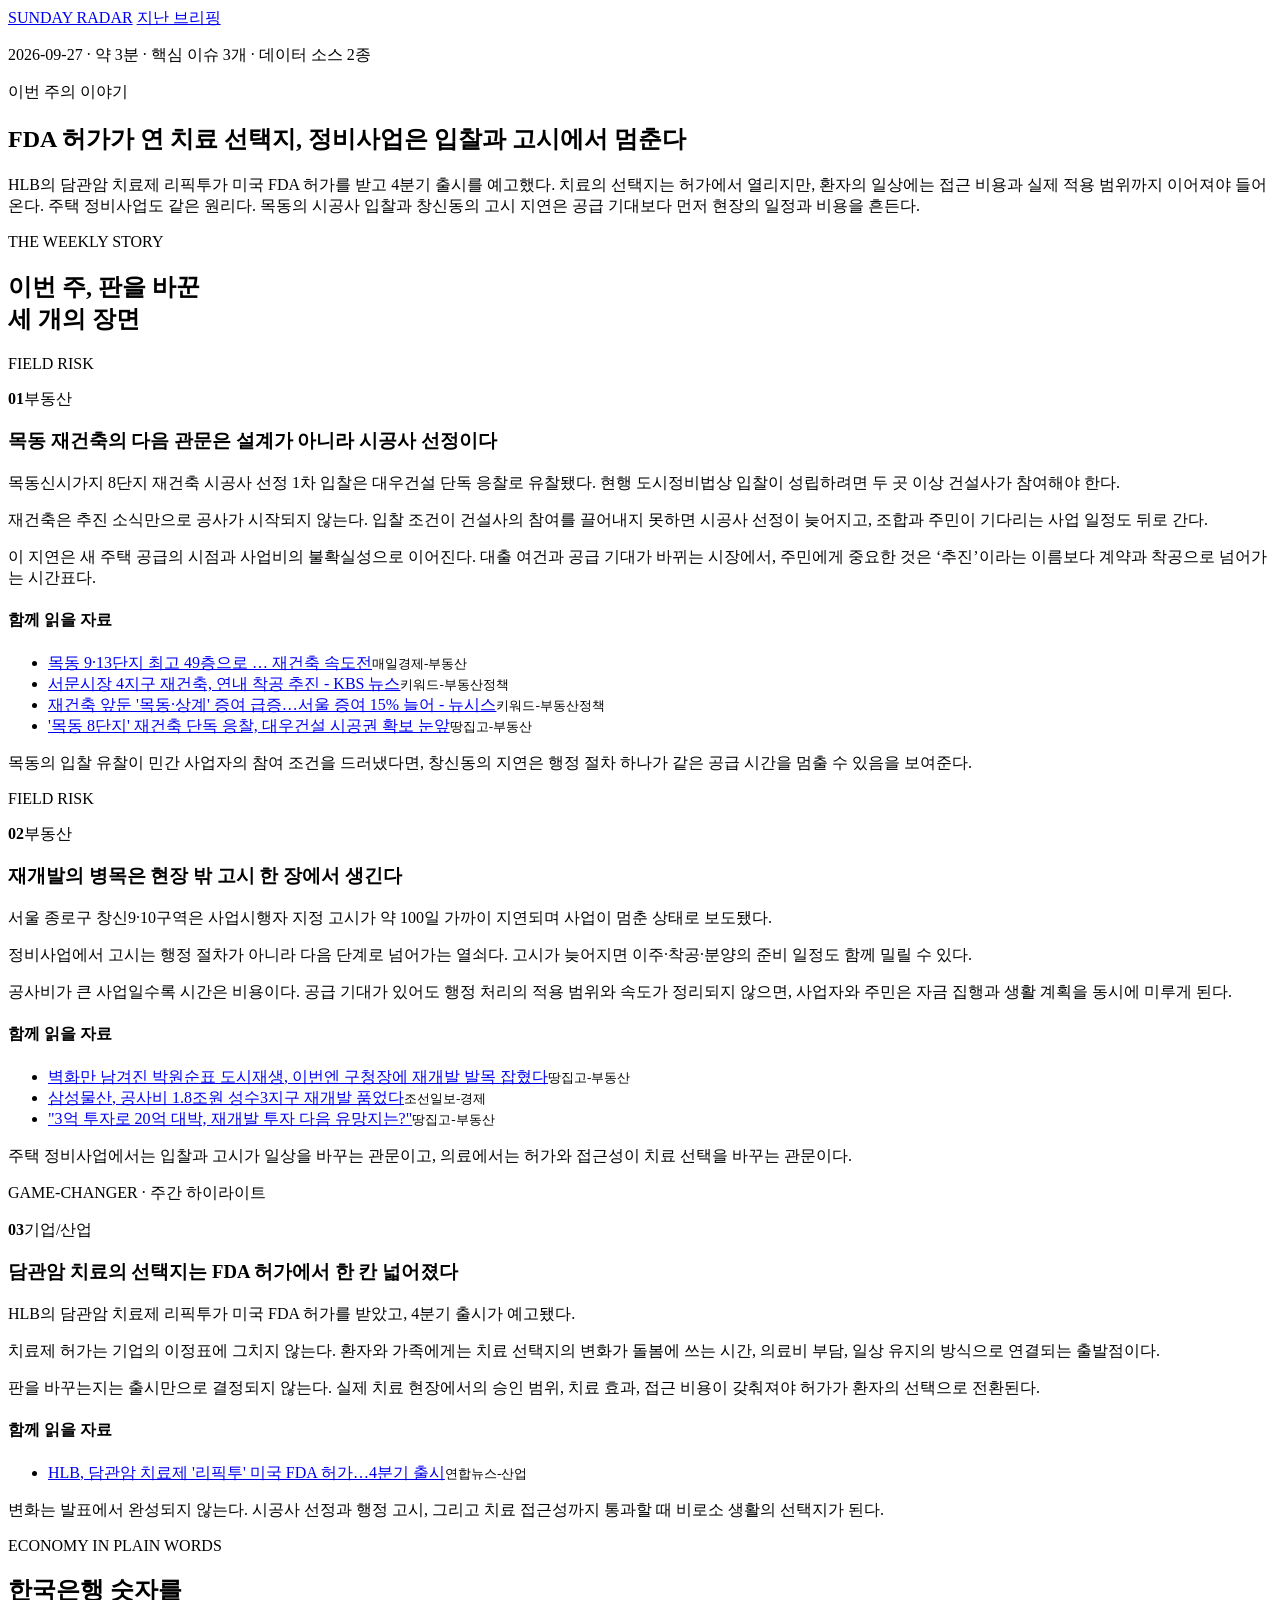
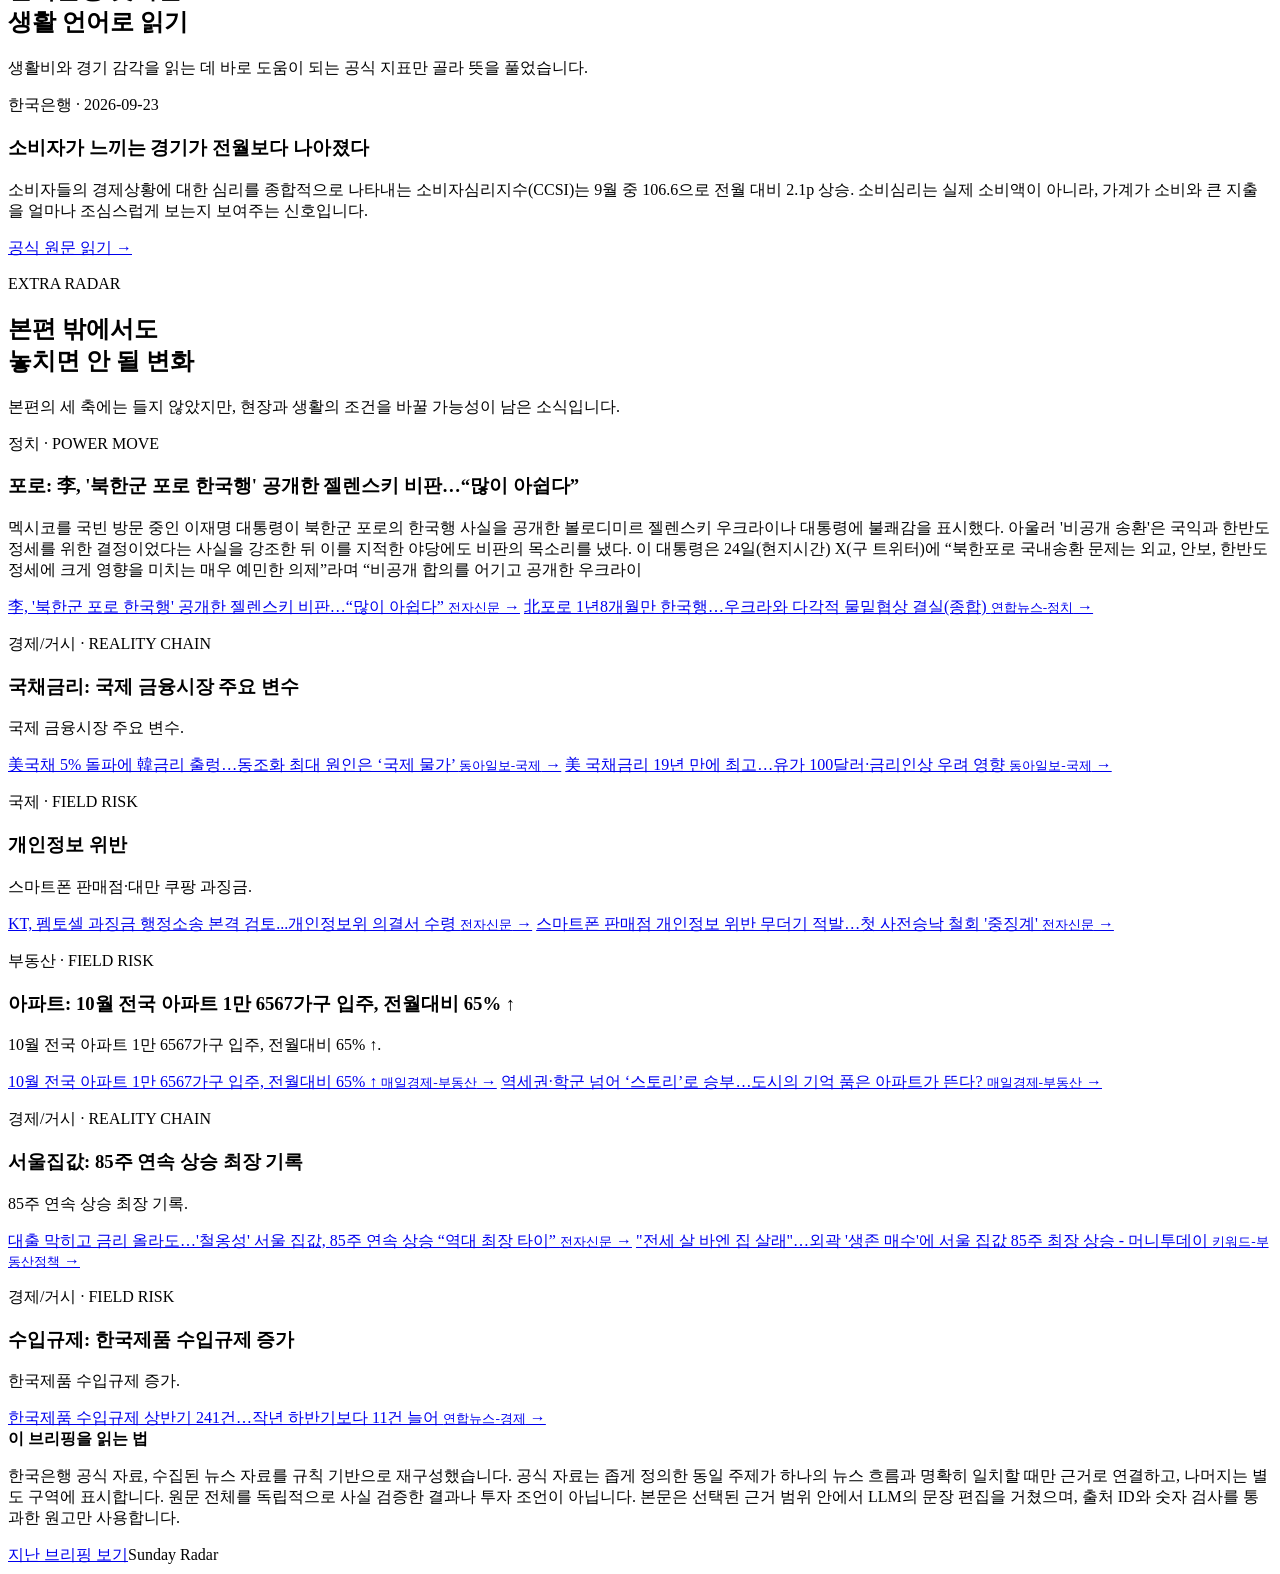
==== docs/index.html @ 3bcadbe8 "feat: ground power move selection and publish weekly brief" ====
<!doctype html>
<html lang="ko">
<head>
  <meta charset="utf-8">
  <meta name="viewport" content="width=device-width, initial-scale=1">
  <meta name="description" content="정치·정책과 시장·생활의 연결을 읽는 주간 브리핑">
  <title>Sunday Radar — 2026-09-27</title>
  <link rel="stylesheet" href="/sunday-radar/assets/style.css">
</head>
<body>
  <header class="masthead">
    <div class="shell">
      <a class="brand" href="/sunday-radar/">SUNDAY RADAR</a>
      <a class="archive-link" href="/sunday-radar/archive.html">지난 브리핑</a>
    </div>
  </header>
  <main class="shell">
    <section class="hero">
      <p class="edition">2026-09-27 · 약 3분 · 핵심 이슈 3개 · 데이터 소스 2종</p>
      <p class="hero-label">이번 주의 이야기</p>
      <h1>FDA 허가가 연 치료 선택지, 정비사업은 입찰과 고시에서 멈춘다</h1>
      <p class="lede">HLB의 담관암 치료제 리픽투가 미국 FDA 허가를 받고 4분기 출시를 예고했다. 치료의 선택지는 허가에서 열리지만, 환자의 일상에는 접근 비용과 실제 적용 범위까지 이어져야 들어온다. 주택 정비사업도 같은 원리다. 목동의 시공사 입찰과 창신동의 고시 지연은 공급 기대보다 먼저 현장의 일정과 비용을 흔든다.</p>
    </section>

    <section class="story" aria-labelledby="board-title">
      <div class="section-heading"><p>THE WEEKLY STORY</p><h2 id="board-title">이번 주, 판을 바꾼<br>세 개의 장면</h2></div>
      <article class="issue-card issue-card-operational_risk" id="issue-1">
        <p class="chapter-kicker">FIELD RISK</p>
        <div class="issue-number"><b>01</b><span>부동산</span></div>
        <h3>목동 재건축의 다음 관문은 설계가 아니라 시공사 선정이다</h3>
        <div class="story-copy">
          <p class="story-paragraph story-paragraph-fact">목동신시가지 8단지 재건축 시공사 선정 1차 입찰은 대우건설 단독 응찰로 유찰됐다. 현행 도시정비법상 입찰이 성립하려면 두 곳 이상 건설사가 참여해야 한다.</p>
          <p class="story-paragraph story-paragraph-interpretation">재건축은 추진 소식만으로 공사가 시작되지 않는다. 입찰 조건이 건설사의 참여를 끌어내지 못하면 시공사 선정이 늦어지고, 조합과 주민이 기다리는 사업 일정도 뒤로 간다.</p>
          <p class="story-paragraph story-paragraph-interpretation">이 지연은 새 주택 공급의 시점과 사업비의 불확실성으로 이어진다. 대출 여건과 공급 기대가 바뀌는 시장에서, 주민에게 중요한 것은 ‘추진’이라는 이름보다 계약과 착공으로 넘어가는 시간표다.</p>
        </div>
<div class="sources"><h4>함께 읽을 자료</h4><ul><li><a href="https://www.mk.co.kr/news/realestate/12159561" rel="noopener noreferrer">목동 9·13단지 최고 49층으로 … 재건축 속도전</a><small>매일경제-부동산</small></li><li><a href="https://news.google.com/rss/articles/CBMiW0FVX3lxTE5ZT25ESHpJT2lwMWFsZm5pNHNWZ2FoY3dBVzRCdlIydHM3RV8wRmJDUHREZGJfY0w5SGhpaTNrbnlSQnZ0MVNDSVFpREc0N01Hd0VoXzRnRUVFb0U" rel="noopener noreferrer">서문시장 4지구 재건축, 연내 착공 추진 - KBS 뉴스</a><small>키워드-부동산정책</small></li><li><a href="https://news.google.com/rss/articles/[base64]" rel="noopener noreferrer">재건축 앞둔 '목동·상계' 증여 급증…서울 증여 15% 늘어 - 뉴시스</a><small>키워드-부동산정책</small></li><li><a href="https://realty.chosun.com/site/data/html_dir/2026/09/22/2026092202559.html" rel="noopener noreferrer">'목동 8단지' 재건축 단독 응찰, 대우건설 시공권 확보 눈앞</a><small>땅집고-부동산</small></li></ul></div>      </article>
<p class="story-transition">목동의 입찰 유찰이 민간 사업자의 참여 조건을 드러냈다면, 창신동의 지연은 행정 절차 하나가 같은 공급 시간을 멈출 수 있음을 보여준다.</p>      <article class="issue-card issue-card-operational_risk" id="issue-2">
        <p class="chapter-kicker">FIELD RISK</p>
        <div class="issue-number"><b>02</b><span>부동산</span></div>
        <h3>재개발의 병목은 현장 밖 고시 한 장에서 생긴다</h3>
        <div class="story-copy">
          <p class="story-paragraph story-paragraph-fact">서울 종로구 창신9·10구역은 사업시행자 지정 고시가 약 100일 가까이 지연되며 사업이 멈춘 상태로 보도됐다.</p>
          <p class="story-paragraph story-paragraph-interpretation">정비사업에서 고시는 행정 절차가 아니라 다음 단계로 넘어가는 열쇠다. 고시가 늦어지면 이주·착공·분양의 준비 일정도 함께 밀릴 수 있다.</p>
          <p class="story-paragraph story-paragraph-interpretation">공사비가 큰 사업일수록 시간은 비용이다. 공급 기대가 있어도 행정 처리의 적용 범위와 속도가 정리되지 않으면, 사업자와 주민은 자금 집행과 생활 계획을 동시에 미루게 된다.</p>
        </div>
<div class="sources"><h4>함께 읽을 자료</h4><ul><li><a href="https://realty.chosun.com/site/data/html_dir/2026/09/23/2026092301142.html" rel="noopener noreferrer">벽화만 남겨진 박원순표 도시재생, 이번엔 구청장에 재개발 발목 잡혔다</a><small>땅집고-부동산</small></li><li><a href="https://www.chosun.com/economy/real_estate/2026/09/21/SSPK4IA2EJHIPJIC4C2IIP3NWE" rel="noopener noreferrer">삼성물산, 공사비 1.8조원 성수3지구 재개발 품었다</a><small>조선일보-경제</small></li><li><a href="https://realty.chosun.com/site/data/html_dir/2026/09/23/2026092303447.html" rel="noopener noreferrer">"3억 투자로 20억 대박, 재개발 투자 다음 유망지는?"</a><small>땅집고-부동산</small></li></ul></div>      </article>
<p class="story-transition">주택 정비사업에서는 입찰과 고시가 일상을 바꾸는 관문이고, 의료에서는 허가와 접근성이 치료 선택을 바꾸는 관문이다.</p>      <article class="issue-card issue-card-game_changer" id="issue-3">
        <p class="chapter-kicker">GAME-CHANGER · 주간 하이라이트</p>
        <div class="issue-number"><b>03</b><span>기업/산업</span></div>
        <h3>담관암 치료의 선택지는 FDA 허가에서 한 칸 넓어졌다</h3>
        <div class="story-copy">
          <p class="story-paragraph story-paragraph-fact">HLB의 담관암 치료제 리픽투가 미국 FDA 허가를 받았고, 4분기 출시가 예고됐다.</p>
          <p class="story-paragraph story-paragraph-interpretation">치료제 허가는 기업의 이정표에 그치지 않는다. 환자와 가족에게는 치료 선택지의 변화가 돌봄에 쓰는 시간, 의료비 부담, 일상 유지의 방식으로 연결되는 출발점이다.</p>
          <p class="story-paragraph story-paragraph-interpretation">판을 바꾸는지는 출시만으로 결정되지 않는다. 실제 치료 현장에서의 승인 범위, 치료 효과, 접근 비용이 갖춰져야 허가가 환자의 선택으로 전환된다.</p>
        </div>
<div class="sources"><h4>함께 읽을 자료</h4><ul><li><a href="https://www.yna.co.kr/view/AKR20260924020600017" rel="noopener noreferrer">HLB, 담관암 치료제 '리픽투' 미국 FDA 허가…4분기 출시</a><small>연합뉴스-산업</small></li></ul></div>      </article>
<p class="story-conclusion">변화는 발표에서 완성되지 않는다. 시공사 선정과 행정 고시, 그리고 치료 접근성까지 통과할 때 비로소 생활의 선택지가 된다.</p>    </section>

    <section aria-labelledby="official-title">
      <div class="section-heading secondary"><p>ECONOMY IN PLAIN WORDS</p><h2 id="official-title">한국은행 숫자를<br>생활 언어로 읽기</h2></div>
      <p class="section-intro">생활비와 경기 감각을 읽는 데 바로 도움이 되는 공식 지표만 골라 뜻을 풀었습니다.</p>
      <div class="reading-notes">
        <article>
          <p class="current-meta">한국은행 · 2026-09-23</p>
          <h3>소비자가 느끼는 경기가 전월보다 나아졌다</h3>
          <p>소비자들의 경제상황에 대한 심리를 종합적으로 나타내는 소비자심리지수(CCSI)는 9월 중 106.6으로 전월 대비 2.1p 상승. 소비심리는 실제 소비액이 아니라, 가계가 소비와 큰 지출을 얼마나 조심스럽게 보는지 보여주는 신호입니다.</p>
          <a class="text-link" href="https://www.bok.or.kr/portal/bbs/B0000501/view.do?nttId=11064975&menuNo=200690" rel="noopener noreferrer">공식 원문 읽기 →</a>
        </article>
      </div>
    </section>

    <section aria-labelledby="currents-title">
      <div class="section-heading secondary"><p>EXTRA RADAR</p><h2 id="currents-title">본편 밖에서도<br>놓치면 안 될 변화</h2></div>
      <p class="section-intro">본편의 세 축에는 들지 않았지만, 현장과 생활의 조건을 바꿀 가능성이 남은 소식입니다.</p>
      <div class="reading-notes">
        <article>
          <p class="current-meta">정치 · POWER MOVE</p>
          <h3>포로: 李, '북한군 포로 한국행' 공개한 젤렌스키 비판…“많이 아쉽다”</h3>
          <p>멕시코를 국빈 방문 중인 이재명 대통령이 북한군 포로의 한국행 사실을 공개한 볼로디미르 젤렌스키 우크라이나 대통령에 불쾌감을 표시했다. 아울러 '비공개 송환'은 국익과 한반도 정세를 위한 결정이었다는 사실을 강조한 뒤 이를 지적한 야당에도 비판의 목소리를 냈다. 이 대통령은 24일(현지시간) X(구 트위터)에 “북한포로 국내송환 문제는 외교, 안보, 한반도 정세에 크게 영향을 미치는 매우 예민한 의제”라며 “비공개 합의를 어기고 공개한 우크라이</p>
          <div class="current-links">
            <a class="text-link" href="https://www.etnews.com/20260925000025" rel="noopener noreferrer">李, '북한군 포로 한국행' 공개한 젤렌스키 비판…“많이 아쉽다” <small>전자신문</small> →</a>
            <a class="text-link" href="https://www.yna.co.kr/view/AKR20260924024751504" rel="noopener noreferrer">北포로 1년8개월만 한국행…우크라와 다각적 물밑협상 결실(종합) <small>연합뉴스-정치</small> →</a>
          </div>
        </article>
        <article>
          <p class="current-meta">경제/거시 · REALITY CHAIN</p>
          <h3>국채금리: 국제 금융시장 주요 변수</h3>
          <p>국제 금융시장 주요 변수.</p>
          <div class="current-links">
            <a class="text-link" href="https://www.donga.com/news/Economy/article/all/20260920/134702758/1" rel="noopener noreferrer">美국채 5% 돌파에 韓금리 출렁…동조화 최대 원인은 ‘국제 물가’ <small>동아일보-국제</small> →</a>
            <a class="text-link" href="https://www.donga.com/news/Inter/article/all/20260924/134730819/1" rel="noopener noreferrer">美 국채금리 19년 만에 최고…유가 100달러·금리인상 우려 영향 <small>동아일보-국제</small> →</a>
          </div>
        </article>
        <article>
          <p class="current-meta">국제 · FIELD RISK</p>
          <h3>개인정보 위반</h3>
          <p>스마트폰 판매점·대만 쿠팡 과징금.</p>
          <div class="current-links">
            <a class="text-link" href="https://www.etnews.com/20260921000299" rel="noopener noreferrer">KT, 펨토셀 과징금 행정소송 본격 검토...개인정보위 의결서 수령 <small>전자신문</small> →</a>
            <a class="text-link" href="https://www.etnews.com/20260921000347" rel="noopener noreferrer">스마트폰 판매점 개인정보 위반 무더기 적발…첫 사전승낙 철회 '중징계' <small>전자신문</small> →</a>
          </div>
        </article>
        <article>
          <p class="current-meta">부동산 · FIELD RISK</p>
          <h3>아파트: 10월 전국 아파트 1만 6567가구 입주, 전월대비 65% ↑</h3>
          <p>10월 전국 아파트 1만 6567가구 입주, 전월대비 65% ↑.</p>
          <div class="current-links">
            <a class="text-link" href="https://www.mk.co.kr/news/realestate/12158206" rel="noopener noreferrer">10월 전국 아파트 1만 6567가구 입주, 전월대비 65% ↑ <small>매일경제-부동산</small> →</a>
            <a class="text-link" href="https://www.mk.co.kr/news/realestate/12158223" rel="noopener noreferrer">역세권·학군 넘어 ‘스토리’로 승부…도시의 기억 품은 아파트가 뜬다? <small>매일경제-부동산</small> →</a>
          </div>
        </article>
        <article>
          <p class="current-meta">경제/거시 · REALITY CHAIN</p>
          <h3>서울집값: 85주 연속 상승 최장 기록</h3>
          <p>85주 연속 상승 최장 기록.</p>
          <div class="current-links">
            <a class="text-link" href="https://www.etnews.com/20260924000046" rel="noopener noreferrer">대출 막히고 금리 올라도…'철옹성' 서울 집값, 85주 연속 상승 “역대 최장 타이” <small>전자신문</small> →</a>
            <a class="text-link" href="https://news.google.com/rss/articles/CBMiakFVX3lxTE9QMlcyQnd5VFFzR1l6ZFEydldhMzF4bjFGbnJFU0dETGpjc0pxMDlJTER5Z2g4MGhENl9pdnMwRWNEOXhTRklEUldXTDdGTl9qMkZ3RFYyS25sbG81alZUaEZGMWFHdWUyWmc" rel="noopener noreferrer">"전세 살 바엔 집 살래"…외곽 '생존 매수'에 서울 집값 85주 최장 상승 - 머니투데이 <small>키워드-부동산정책</small> →</a>
          </div>
        </article>
        <article>
          <p class="current-meta">경제/거시 · FIELD RISK</p>
          <h3>수입규제: 한국제품 수입규제 증가</h3>
          <p>한국제품 수입규제 증가.</p>
          <div class="current-links">
            <a class="text-link" href="https://www.yna.co.kr/view/AKR20260923164700003" rel="noopener noreferrer">한국제품 수입규제 상반기 241건…작년 하반기보다 11건 늘어 <small>연합뉴스-경제</small> →</a>
          </div>
        </article>
      </div>
    </section>

    <aside class="method"><strong>이 브리핑을 읽는 법</strong><p>한국은행 공식 자료, 수집된 뉴스 자료를 규칙 기반으로 재구성했습니다. 공식 자료는 좁게 정의한 동일 주제가 하나의 뉴스 흐름과 명확히 일치할 때만 근거로 연결하고, 나머지는 별도 구역에 표시합니다. 원문 전체를 독립적으로 사실 검증한 결과나 투자 조언이 아닙니다. 본문은 선택된 근거 범위 안에서 LLM의 문장 편집을 거쳤으며, 출처 ID와 숫자 검사를 통과한 원고만 사용합니다.</p></aside>
  </main>
  <footer><div class="shell"><a href="/sunday-radar/archive.html">지난 브리핑 보기</a><span>Sunday Radar</span></div></footer>
</body>
</html>
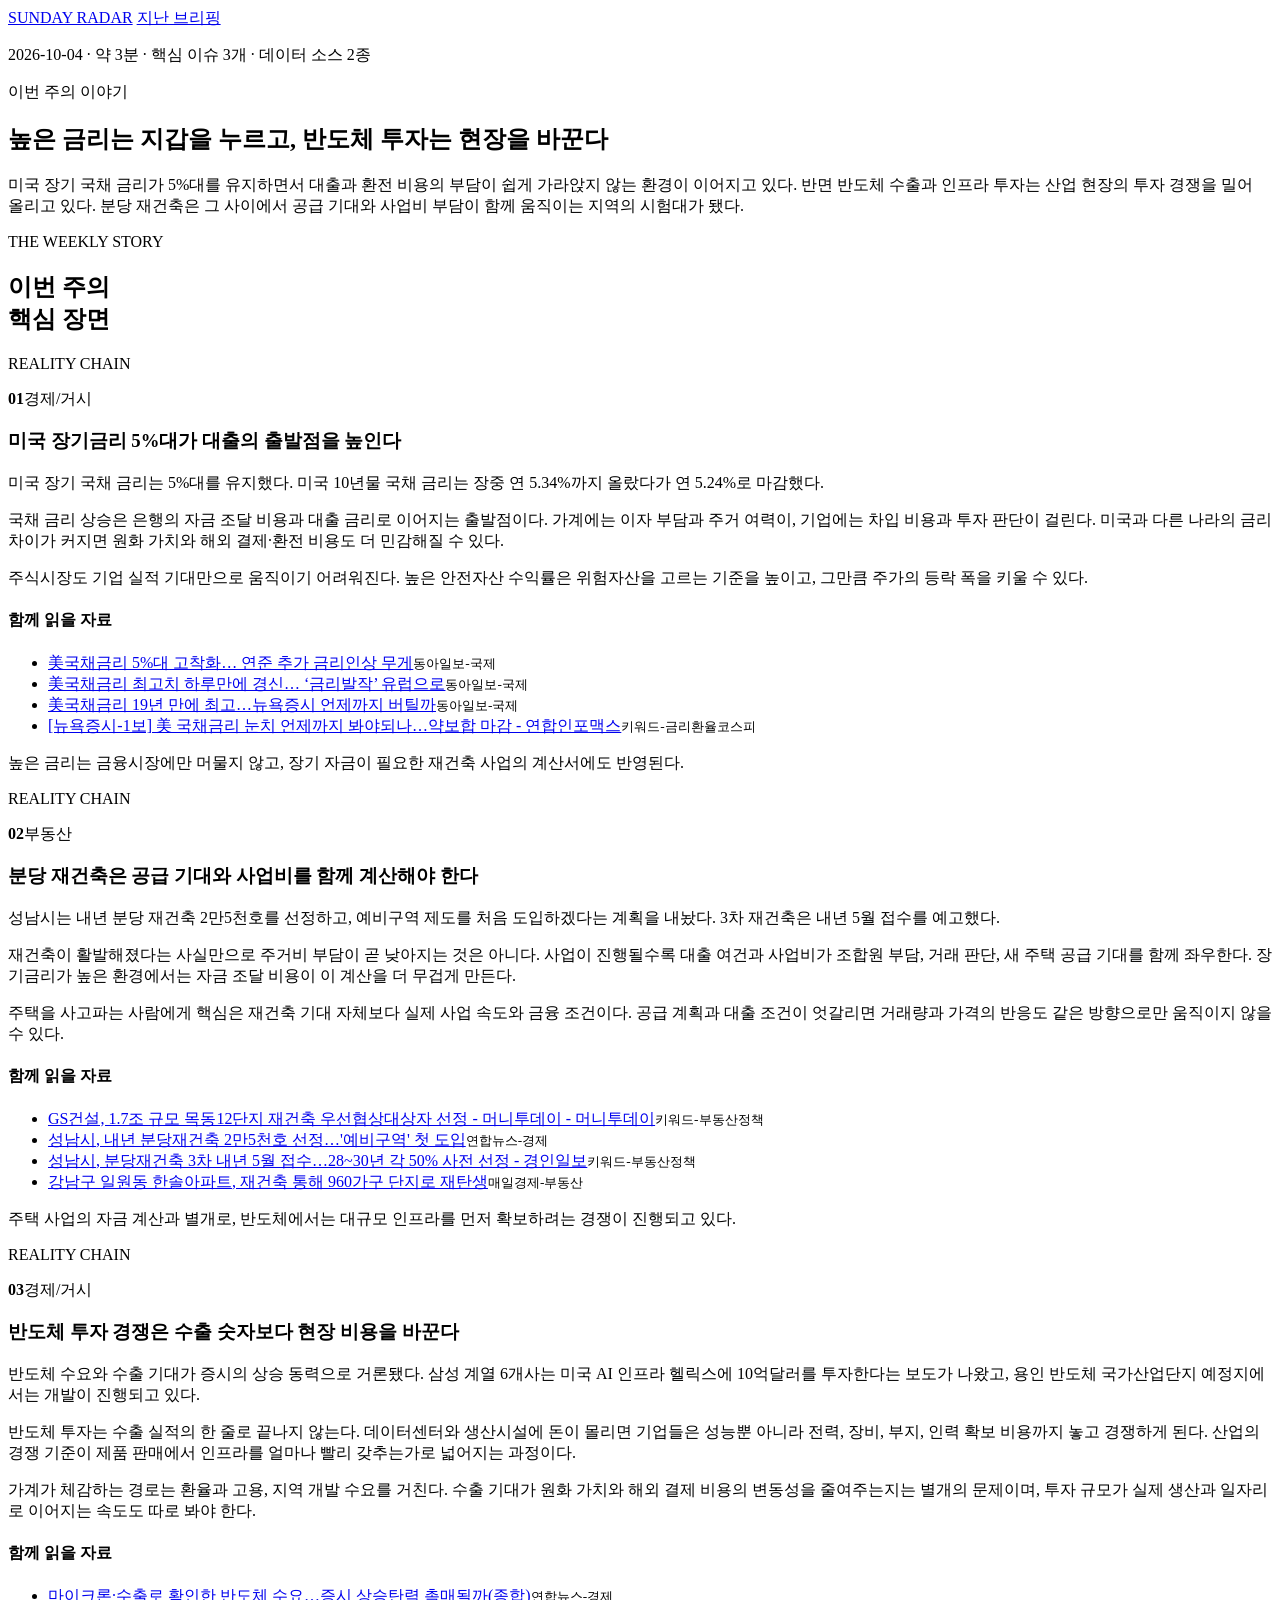
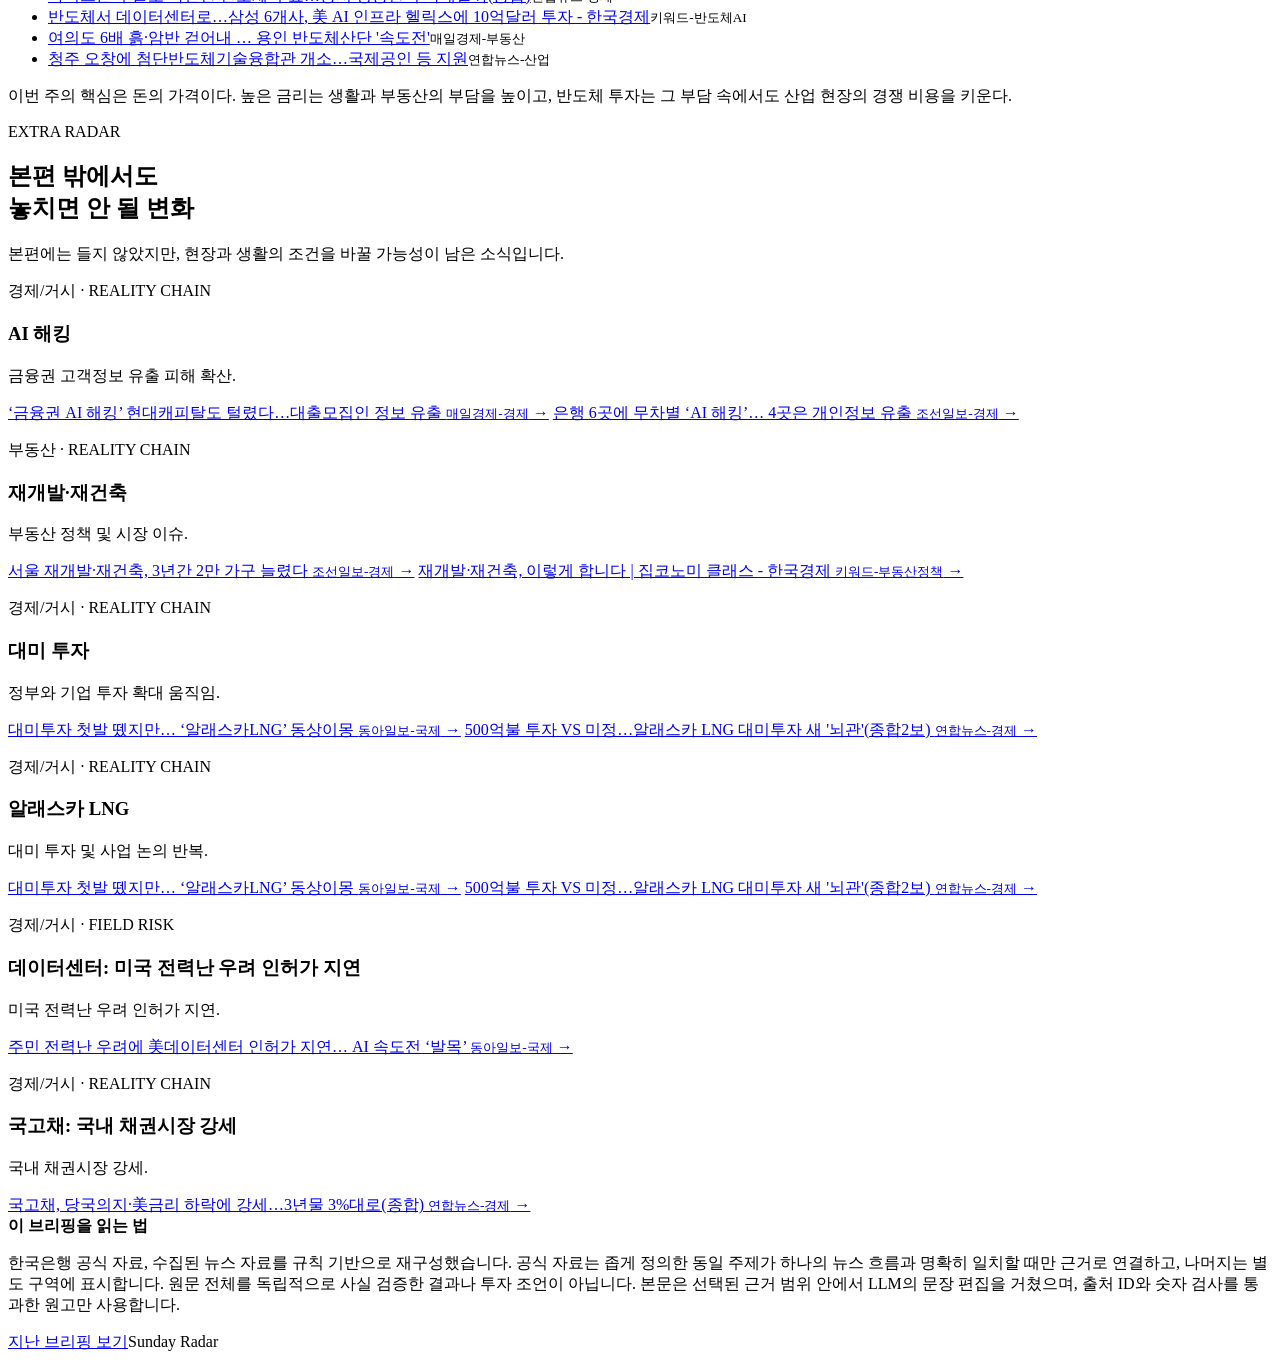
==== commit 34a1b00c: "Publish Sunday Radar 2026-10-04" ====
--- a/docs/index.html
+++ b/docs/index.html
@@ -4,7 +4,7 @@
   <meta charset="utf-8">
   <meta name="viewport" content="width=device-width, initial-scale=1">
   <meta name="description" content="정치·정책과 시장·생활의 연결을 읽는 주간 브리핑">
-  <title>Sunday Radar — 2026-09-27</title>
+  <title>Sunday Radar — 2026-10-04</title>
   <link rel="stylesheet" href="/sunday-radar/assets/style.css">
 </head>
 <body>
@@ -16,114 +16,101 @@
   </header>
   <main class="shell">
     <section class="hero">
-      <p class="edition">2026-09-27 · 약 3분 · 핵심 이슈 3개 · 데이터 소스 2종</p>
+      <p class="edition">2026-10-04 · 약 3분 · 핵심 이슈 3개 · 데이터 소스 2종</p>
       <p class="hero-label">이번 주의 이야기</p>
-      <h1>FDA 허가가 연 치료 선택지, 정비사업은 입찰과 고시에서 멈춘다</h1>
-      <p class="lede">HLB의 담관암 치료제 리픽투가 미국 FDA 허가를 받고 4분기 출시를 예고했다. 치료의 선택지는 허가에서 열리지만, 환자의 일상에는 접근 비용과 실제 적용 범위까지 이어져야 들어온다. 주택 정비사업도 같은 원리다. 목동의 시공사 입찰과 창신동의 고시 지연은 공급 기대보다 먼저 현장의 일정과 비용을 흔든다.</p>
+      <h1>높은 금리는 지갑을 누르고, 반도체 투자는 현장을 바꾼다</h1>
+      <p class="lede">미국 장기 국채 금리가 5%대를 유지하면서 대출과 환전 비용의 부담이 쉽게 가라앉지 않는 환경이 이어지고 있다. 반면 반도체 수출과 인프라 투자는 산업 현장의 투자 경쟁을 밀어 올리고 있다. 분당 재건축은 그 사이에서 공급 기대와 사업비 부담이 함께 움직이는 지역의 시험대가 됐다.</p>
     </section>
 
     <section class="story" aria-labelledby="board-title">
-      <div class="section-heading"><p>THE WEEKLY STORY</p><h2 id="board-title">이번 주, 판을 바꾼<br>세 개의 장면</h2></div>
-      <article class="issue-card issue-card-operational_risk" id="issue-1">
-        <p class="chapter-kicker">FIELD RISK</p>
-        <div class="issue-number"><b>01</b><span>부동산</span></div>
-        <h3>목동 재건축의 다음 관문은 설계가 아니라 시공사 선정이다</h3>
+      <div class="section-heading"><p>THE WEEKLY STORY</p><h2 id="board-title">이번 주의<br>핵심 장면</h2></div>
+      <article class="issue-card issue-card-real_world_chain" id="issue-1">
+        <p class="chapter-kicker">REALITY CHAIN</p>
+        <div class="issue-number"><b>01</b><span>경제/거시</span></div>
+        <h3>미국 장기금리 5%대가 대출의 출발점을 높인다</h3>
         <div class="story-copy">
-          <p class="story-paragraph story-paragraph-fact">목동신시가지 8단지 재건축 시공사 선정 1차 입찰은 대우건설 단독 응찰로 유찰됐다. 현행 도시정비법상 입찰이 성립하려면 두 곳 이상 건설사가 참여해야 한다.</p>
-          <p class="story-paragraph story-paragraph-interpretation">재건축은 추진 소식만으로 공사가 시작되지 않는다. 입찰 조건이 건설사의 참여를 끌어내지 못하면 시공사 선정이 늦어지고, 조합과 주민이 기다리는 사업 일정도 뒤로 간다.</p>
-          <p class="story-paragraph story-paragraph-interpretation">이 지연은 새 주택 공급의 시점과 사업비의 불확실성으로 이어진다. 대출 여건과 공급 기대가 바뀌는 시장에서, 주민에게 중요한 것은 ‘추진’이라는 이름보다 계약과 착공으로 넘어가는 시간표다.</p>
+          <p class="story-paragraph story-paragraph-fact">미국 장기 국채 금리는 5%대를 유지했다. 미국 10년물 국채 금리는 장중 연 5.34%까지 올랐다가 연 5.24%로 마감했다.</p>
+          <p class="story-paragraph story-paragraph-interpretation">국채 금리 상승은 은행의 자금 조달 비용과 대출 금리로 이어지는 출발점이다. 가계에는 이자 부담과 주거 여력이, 기업에는 차입 비용과 투자 판단이 걸린다. 미국과 다른 나라의 금리 차이가 커지면 원화 가치와 해외 결제·환전 비용도 더 민감해질 수 있다.</p>
+          <p class="story-paragraph story-paragraph-interpretation">주식시장도 기업 실적 기대만으로 움직이기 어려워진다. 높은 안전자산 수익률은 위험자산을 고르는 기준을 높이고, 그만큼 주가의 등락 폭을 키울 수 있다.</p>
         </div>
-<div class="sources"><h4>함께 읽을 자료</h4><ul><li><a href="https://www.mk.co.kr/news/realestate/12159561" rel="noopener noreferrer">목동 9·13단지 최고 49층으로 … 재건축 속도전</a><small>매일경제-부동산</small></li><li><a href="https://news.google.com/rss/articles/CBMiW0FVX3lxTE5ZT25ESHpJT2lwMWFsZm5pNHNWZ2FoY3dBVzRCdlIydHM3RV8wRmJDUHREZGJfY0w5SGhpaTNrbnlSQnZ0MVNDSVFpREc0N01Hd0VoXzRnRUVFb0U" rel="noopener noreferrer">서문시장 4지구 재건축, 연내 착공 추진 - KBS 뉴스</a><small>키워드-부동산정책</small></li><li><a href="https://news.google.com/rss/articles/[base64]" rel="noopener noreferrer">재건축 앞둔 '목동·상계' 증여 급증…서울 증여 15% 늘어 - 뉴시스</a><small>키워드-부동산정책</small></li><li><a href="https://realty.chosun.com/site/data/html_dir/2026/09/22/2026092202559.html" rel="noopener noreferrer">'목동 8단지' 재건축 단독 응찰, 대우건설 시공권 확보 눈앞</a><small>땅집고-부동산</small></li></ul></div>      </article>
-<p class="story-transition">목동의 입찰 유찰이 민간 사업자의 참여 조건을 드러냈다면, 창신동의 지연은 행정 절차 하나가 같은 공급 시간을 멈출 수 있음을 보여준다.</p>      <article class="issue-card issue-card-operational_risk" id="issue-2">
-        <p class="chapter-kicker">FIELD RISK</p>
+<div class="sources"><h4>함께 읽을 자료</h4><ul><li><a href="https://www.donga.com/news/Economy/article/all/20260930/134756620/2" rel="noopener noreferrer">美국채금리 5%대 고착화… 연준 추가 금리인상 무게</a><small>동아일보-국제</small></li><li><a href="https://www.donga.com/news/Economy/article/all/20261002/134779191/2" rel="noopener noreferrer">美국채금리 최고치 하루만에 경신… ‘금리발작’ 유럽으로</a><small>동아일보-국제</small></li><li><a href="https://www.donga.com/news/Inter/article/all/20260929/134750015/1" rel="noopener noreferrer">美국채금리 19년 만에 최고…뉴욕증시 언제까지 버틸까</a><small>동아일보-국제</small></li><li><a href="https://news.google.com/rss/articles/[base64]" rel="noopener noreferrer">[뉴욕증시-1보] 美 국채금리 눈치 언제까지 봐야되나…약보합 마감 - 연합인포맥스</a><small>키워드-금리환율코스피</small></li></ul></div>      </article>
+<p class="story-transition">높은 금리는 금융시장에만 머물지 않고, 장기 자금이 필요한 재건축 사업의 계산서에도 반영된다.</p>      <article class="issue-card issue-card-real_world_chain" id="issue-2">
+        <p class="chapter-kicker">REALITY CHAIN</p>
         <div class="issue-number"><b>02</b><span>부동산</span></div>
-        <h3>재개발의 병목은 현장 밖 고시 한 장에서 생긴다</h3>
+        <h3>분당 재건축은 공급 기대와 사업비를 함께 계산해야 한다</h3>
         <div class="story-copy">
-          <p class="story-paragraph story-paragraph-fact">서울 종로구 창신9·10구역은 사업시행자 지정 고시가 약 100일 가까이 지연되며 사업이 멈춘 상태로 보도됐다.</p>
-          <p class="story-paragraph story-paragraph-interpretation">정비사업에서 고시는 행정 절차가 아니라 다음 단계로 넘어가는 열쇠다. 고시가 늦어지면 이주·착공·분양의 준비 일정도 함께 밀릴 수 있다.</p>
-          <p class="story-paragraph story-paragraph-interpretation">공사비가 큰 사업일수록 시간은 비용이다. 공급 기대가 있어도 행정 처리의 적용 범위와 속도가 정리되지 않으면, 사업자와 주민은 자금 집행과 생활 계획을 동시에 미루게 된다.</p>
+          <p class="story-paragraph story-paragraph-fact">성남시는 내년 분당 재건축 2만5천호를 선정하고, 예비구역 제도를 처음 도입하겠다는 계획을 내놨다. 3차 재건축은 내년 5월 접수를 예고했다.</p>
+          <p class="story-paragraph story-paragraph-interpretation">재건축이 활발해졌다는 사실만으로 주거비 부담이 곧 낮아지는 것은 아니다. 사업이 진행될수록 대출 여건과 사업비가 조합원 부담, 거래 판단, 새 주택 공급 기대를 함께 좌우한다. 장기금리가 높은 환경에서는 자금 조달 비용이 이 계산을 더 무겁게 만든다.</p>
+          <p class="story-paragraph story-paragraph-interpretation">주택을 사고파는 사람에게 핵심은 재건축 기대 자체보다 실제 사업 속도와 금융 조건이다. 공급 계획과 대출 조건이 엇갈리면 거래량과 가격의 반응도 같은 방향으로만 움직이지 않을 수 있다.</p>
         </div>
-<div class="sources"><h4>함께 읽을 자료</h4><ul><li><a href="https://realty.chosun.com/site/data/html_dir/2026/09/23/2026092301142.html" rel="noopener noreferrer">벽화만 남겨진 박원순표 도시재생, 이번엔 구청장에 재개발 발목 잡혔다</a><small>땅집고-부동산</small></li><li><a href="https://www.chosun.com/economy/real_estate/2026/09/21/SSPK4IA2EJHIPJIC4C2IIP3NWE" rel="noopener noreferrer">삼성물산, 공사비 1.8조원 성수3지구 재개발 품었다</a><small>조선일보-경제</small></li><li><a href="https://realty.chosun.com/site/data/html_dir/2026/09/23/2026092303447.html" rel="noopener noreferrer">"3억 투자로 20억 대박, 재개발 투자 다음 유망지는?"</a><small>땅집고-부동산</small></li></ul></div>      </article>
-<p class="story-transition">주택 정비사업에서는 입찰과 고시가 일상을 바꾸는 관문이고, 의료에서는 허가와 접근성이 치료 선택을 바꾸는 관문이다.</p>      <article class="issue-card issue-card-game_changer" id="issue-3">
-        <p class="chapter-kicker">GAME-CHANGER · 주간 하이라이트</p>
-        <div class="issue-number"><b>03</b><span>기업/산업</span></div>
-        <h3>담관암 치료의 선택지는 FDA 허가에서 한 칸 넓어졌다</h3>
+<div class="sources"><h4>함께 읽을 자료</h4><ul><li><a href="https://news.google.com/rss/articles/[base64]" rel="noopener noreferrer">GS건설, 1.7조 규모 목동12단지 재건축 우선협상대상자 선정 - 머니투데이 - 머니투데이</a><small>키워드-부동산정책</small></li><li><a href="https://www.yna.co.kr/view/AKR20260928159900061" rel="noopener noreferrer">성남시, 내년 분당재건축 2만5천호 선정…'예비구역' 첫 도입</a><small>연합뉴스-경제</small></li><li><a href="https://news.google.com/rss/articles/CBMiUkFVX3lxTE9QNEptSTBWNlJaQm9fQUNuYUxZTjZodThkbzhCMFNlVFFLSENjUGdKc2FwVURZVDRvc1VhZGtzQjBYeUVpbUFnUW5sOUdWMFlxNkE" rel="noopener noreferrer">성남시, 분당재건축 3차 내년 5월 접수…28~30년 각 50% 사전 선정 - 경인일보</a><small>키워드-부동산정책</small></li><li><a href="https://www.mk.co.kr/news/realestate/12163491" rel="noopener noreferrer">강남구 일원동 한솔아파트, 재건축 통해 960가구 단지로 재탄생</a><small>매일경제-부동산</small></li></ul></div>      </article>
+<p class="story-transition">주택 사업의 자금 계산과 별개로, 반도체에서는 대규모 인프라를 먼저 확보하려는 경쟁이 진행되고 있다.</p>      <article class="issue-card issue-card-real_world_chain" id="issue-3">
+        <p class="chapter-kicker">REALITY CHAIN</p>
+        <div class="issue-number"><b>03</b><span>경제/거시</span></div>
+        <h3>반도체 투자 경쟁은 수출 숫자보다 현장 비용을 바꾼다</h3>
         <div class="story-copy">
-          <p class="story-paragraph story-paragraph-fact">HLB의 담관암 치료제 리픽투가 미국 FDA 허가를 받았고, 4분기 출시가 예고됐다.</p>
-          <p class="story-paragraph story-paragraph-interpretation">치료제 허가는 기업의 이정표에 그치지 않는다. 환자와 가족에게는 치료 선택지의 변화가 돌봄에 쓰는 시간, 의료비 부담, 일상 유지의 방식으로 연결되는 출발점이다.</p>
-          <p class="story-paragraph story-paragraph-interpretation">판을 바꾸는지는 출시만으로 결정되지 않는다. 실제 치료 현장에서의 승인 범위, 치료 효과, 접근 비용이 갖춰져야 허가가 환자의 선택으로 전환된다.</p>
+          <p class="story-paragraph story-paragraph-fact">반도체 수요와 수출 기대가 증시의 상승 동력으로 거론됐다. 삼성 계열 6개사는 미국 AI 인프라 헬릭스에 10억달러를 투자한다는 보도가 나왔고, 용인 반도체 국가산업단지 예정지에서는 개발이 진행되고 있다.</p>
+          <p class="story-paragraph story-paragraph-interpretation">반도체 투자는 수출 실적의 한 줄로 끝나지 않는다. 데이터센터와 생산시설에 돈이 몰리면 기업들은 성능뿐 아니라 전력, 장비, 부지, 인력 확보 비용까지 놓고 경쟁하게 된다. 산업의 경쟁 기준이 제품 판매에서 인프라를 얼마나 빨리 갖추는가로 넓어지는 과정이다.</p>
+          <p class="story-paragraph story-paragraph-interpretation">가계가 체감하는 경로는 환율과 고용, 지역 개발 수요를 거친다. 수출 기대가 원화 가치와 해외 결제 비용의 변동성을 줄여주는지는 별개의 문제이며, 투자 규모가 실제 생산과 일자리로 이어지는 속도도 따로 봐야 한다.</p>
         </div>
-<div class="sources"><h4>함께 읽을 자료</h4><ul><li><a href="https://www.yna.co.kr/view/AKR20260924020600017" rel="noopener noreferrer">HLB, 담관암 치료제 '리픽투' 미국 FDA 허가…4분기 출시</a><small>연합뉴스-산업</small></li></ul></div>      </article>
-<p class="story-conclusion">변화는 발표에서 완성되지 않는다. 시공사 선정과 행정 고시, 그리고 치료 접근성까지 통과할 때 비로소 생활의 선택지가 된다.</p>    </section>
+<div class="sources"><h4>함께 읽을 자료</h4><ul><li><a href="https://www.yna.co.kr/view/AKR20261001085451008" rel="noopener noreferrer">마이크론·수출로 확인한 반도체 수요…증시 상승탄력 촉매될까(종합)</a><small>연합뉴스-경제</small></li><li><a href="https://news.google.com/rss/articles/CBMiWkFVX3lxTFByaURXX29vbTAxSTFOSVpZRWZmNFRWUG5CVkFsRnNIR0JOQmVMLXczYm1VWGhGQWtnY1Q2dWxYczYzZ1JmRDVSOWtJS0RIQUZ4dkZGcWJheDczQQ" rel="noopener noreferrer">반도체서 데이터센터로…삼성 6개사, 美 AI 인프라 헬릭스에 10억달러 투자 - 한국경제</a><small>키워드-반도체AI</small></li><li><a href="https://www.mk.co.kr/news/realestate/12166276" rel="noopener noreferrer">여의도 6배 흙·암반 걷어내 … 용인 반도체산단 '속도전'</a><small>매일경제-부동산</small></li><li><a href="https://www.yna.co.kr/view/AKR20261001169800064" rel="noopener noreferrer">청주 오창에 첨단반도체기술융합관 개소…국제공인 등 지원</a><small>연합뉴스-산업</small></li></ul></div>      </article>
+<p class="story-conclusion">이번 주의 핵심은 돈의 가격이다. 높은 금리는 생활과 부동산의 부담을 높이고, 반도체 투자는 그 부담 속에서도 산업 현장의 경쟁 비용을 키운다.</p>    </section>
 
-    <section aria-labelledby="official-title">
-      <div class="section-heading secondary"><p>ECONOMY IN PLAIN WORDS</p><h2 id="official-title">한국은행 숫자를<br>생활 언어로 읽기</h2></div>
-      <p class="section-intro">생활비와 경기 감각을 읽는 데 바로 도움이 되는 공식 지표만 골라 뜻을 풀었습니다.</p>
-      <div class="reading-notes">
-        <article>
-          <p class="current-meta">한국은행 · 2026-09-23</p>
-          <h3>소비자가 느끼는 경기가 전월보다 나아졌다</h3>
-          <p>소비자들의 경제상황에 대한 심리를 종합적으로 나타내는 소비자심리지수(CCSI)는 9월 중 106.6으로 전월 대비 2.1p 상승. 소비심리는 실제 소비액이 아니라, 가계가 소비와 큰 지출을 얼마나 조심스럽게 보는지 보여주는 신호입니다.</p>
-          <a class="text-link" href="https://www.bok.or.kr/portal/bbs/B0000501/view.do?nttId=11064975&menuNo=200690" rel="noopener noreferrer">공식 원문 읽기 →</a>
-        </article>
-      </div>
-    </section>
 
     <section aria-labelledby="currents-title">
       <div class="section-heading secondary"><p>EXTRA RADAR</p><h2 id="currents-title">본편 밖에서도<br>놓치면 안 될 변화</h2></div>
-      <p class="section-intro">본편의 세 축에는 들지 않았지만, 현장과 생활의 조건을 바꿀 가능성이 남은 소식입니다.</p>
+      <p class="section-intro">본편에는 들지 않았지만, 현장과 생활의 조건을 바꿀 가능성이 남은 소식입니다.</p>
       <div class="reading-notes">
         <article>
-          <p class="current-meta">정치 · POWER MOVE</p>
-          <h3>포로: 李, '북한군 포로 한국행' 공개한 젤렌스키 비판…“많이 아쉽다”</h3>
-          <p>멕시코를 국빈 방문 중인 이재명 대통령이 북한군 포로의 한국행 사실을 공개한 볼로디미르 젤렌스키 우크라이나 대통령에 불쾌감을 표시했다. 아울러 '비공개 송환'은 국익과 한반도 정세를 위한 결정이었다는 사실을 강조한 뒤 이를 지적한 야당에도 비판의 목소리를 냈다. 이 대통령은 24일(현지시간) X(구 트위터)에 “북한포로 국내송환 문제는 외교, 안보, 한반도 정세에 크게 영향을 미치는 매우 예민한 의제”라며 “비공개 합의를 어기고 공개한 우크라이</p>
+          <p class="current-meta">경제/거시 · REALITY CHAIN</p>
+          <h3>AI 해킹</h3>
+          <p>금융권 고객정보 유출 피해 확산.</p>
           <div class="current-links">
-            <a class="text-link" href="https://www.etnews.com/20260925000025" rel="noopener noreferrer">李, '북한군 포로 한국행' 공개한 젤렌스키 비판…“많이 아쉽다” <small>전자신문</small> →</a>
-            <a class="text-link" href="https://www.yna.co.kr/view/AKR20260924024751504" rel="noopener noreferrer">北포로 1년8개월만 한국행…우크라와 다각적 물밑협상 결실(종합) <small>연합뉴스-정치</small> →</a>
+            <a class="text-link" href="https://www.mk.co.kr/news/economy/12167805" rel="noopener noreferrer">‘금융권 AI 해킹’ 현대캐피탈도 털렸다…대출모집인 정보 유출 <small>매일경제-경제</small> →</a>
+            <a class="text-link" href="https://www.chosun.com/economy/stock-finance/2026/10/03/VO3T7UJY6FC4DII4PVJXLAHBQ4" rel="noopener noreferrer">은행 6곳에 무차별 ‘AI 해킹’… 4곳은 개인정보 유출 <small>조선일보-경제</small> →</a>
+          </div>
+        </article>
+        <article>
+          <p class="current-meta">부동산 · REALITY CHAIN</p>
+          <h3>재개발·재건축</h3>
+          <p>부동산 정책 및 시장 이슈.</p>
+          <div class="current-links">
+            <a class="text-link" href="https://www.chosun.com/economy/real_estate/2026/10/01/OKOOH7Y6FJAADIQG5NLYOEKLV4" rel="noopener noreferrer">서울 재개발·재건축, 3년간 2만 가구 늘렸다 <small>조선일보-경제</small> →</a>
+            <a class="text-link" href="https://news.google.com/rss/articles/CBMiWkFVX3lxTE8yV2E4SENxZWJSeTNCUXFaLURjOUlmVlhybjFNYUZfNmVDaFBZWVFCRXhUOWlRUVN0R2xfNmJjWjB4ZUREYVBkbF9wbEI3RHZ6bEJ6dTJOM1FIQQ" rel="noopener noreferrer">재개발·재건축, 이렇게 합니다 | 집코노미 클래스 - 한국경제 <small>키워드-부동산정책</small> →</a>
           </div>
         </article>
         <article>
           <p class="current-meta">경제/거시 · REALITY CHAIN</p>
-          <h3>국채금리: 국제 금융시장 주요 변수</h3>
-          <p>국제 금융시장 주요 변수.</p>
+          <h3>대미 투자</h3>
+          <p>정부와 기업 투자 확대 움직임.</p>
           <div class="current-links">
-            <a class="text-link" href="https://www.donga.com/news/Economy/article/all/20260920/134702758/1" rel="noopener noreferrer">美국채 5% 돌파에 韓금리 출렁…동조화 최대 원인은 ‘국제 물가’ <small>동아일보-국제</small> →</a>
-            <a class="text-link" href="https://www.donga.com/news/Inter/article/all/20260924/134730819/1" rel="noopener noreferrer">美 국채금리 19년 만에 최고…유가 100달러·금리인상 우려 영향 <small>동아일보-국제</small> →</a>
-          </div>
-        </article>
-        <article>
-          <p class="current-meta">국제 · FIELD RISK</p>
-          <h3>개인정보 위반</h3>
-          <p>스마트폰 판매점·대만 쿠팡 과징금.</p>
-          <div class="current-links">
-            <a class="text-link" href="https://www.etnews.com/20260921000299" rel="noopener noreferrer">KT, 펨토셀 과징금 행정소송 본격 검토...개인정보위 의결서 수령 <small>전자신문</small> →</a>
-            <a class="text-link" href="https://www.etnews.com/20260921000347" rel="noopener noreferrer">스마트폰 판매점 개인정보 위반 무더기 적발…첫 사전승낙 철회 '중징계' <small>전자신문</small> →</a>
-          </div>
-        </article>
-        <article>
-          <p class="current-meta">부동산 · FIELD RISK</p>
-          <h3>아파트: 10월 전국 아파트 1만 6567가구 입주, 전월대비 65% ↑</h3>
-          <p>10월 전국 아파트 1만 6567가구 입주, 전월대비 65% ↑.</p>
-          <div class="current-links">
-            <a class="text-link" href="https://www.mk.co.kr/news/realestate/12158206" rel="noopener noreferrer">10월 전국 아파트 1만 6567가구 입주, 전월대비 65% ↑ <small>매일경제-부동산</small> →</a>
-            <a class="text-link" href="https://www.mk.co.kr/news/realestate/12158223" rel="noopener noreferrer">역세권·학군 넘어 ‘스토리’로 승부…도시의 기억 품은 아파트가 뜬다? <small>매일경제-부동산</small> →</a>
+            <a class="text-link" href="https://www.donga.com/news/Economy/article/all/20261002/134772254/2" rel="noopener noreferrer">대미투자 첫발 뗐지만… ‘알래스카LNG’ 동상이몽 <small>동아일보-국제</small> →</a>
+            <a class="text-link" href="https://www.yna.co.kr/view/AKR20261001016452003" rel="noopener noreferrer">500억불 투자 VS 미정…알래스카 LNG 대미투자 새 '뇌관'(종합2보) <small>연합뉴스-경제</small> →</a>
           </div>
         </article>
         <article>
           <p class="current-meta">경제/거시 · REALITY CHAIN</p>
-          <h3>서울집값: 85주 연속 상승 최장 기록</h3>
-          <p>85주 연속 상승 최장 기록.</p>
+          <h3>알래스카 LNG</h3>
+          <p>대미 투자 및 사업 논의 반복.</p>
           <div class="current-links">
-            <a class="text-link" href="https://www.etnews.com/20260924000046" rel="noopener noreferrer">대출 막히고 금리 올라도…'철옹성' 서울 집값, 85주 연속 상승 “역대 최장 타이” <small>전자신문</small> →</a>
-            <a class="text-link" href="https://news.google.com/rss/articles/CBMiakFVX3lxTE9QMlcyQnd5VFFzR1l6ZFEydldhMzF4bjFGbnJFU0dETGpjc0pxMDlJTER5Z2g4MGhENl9pdnMwRWNEOXhTRklEUldXTDdGTl9qMkZ3RFYyS25sbG81alZUaEZGMWFHdWUyWmc" rel="noopener noreferrer">"전세 살 바엔 집 살래"…외곽 '생존 매수'에 서울 집값 85주 최장 상승 - 머니투데이 <small>키워드-부동산정책</small> →</a>
+            <a class="text-link" href="https://www.donga.com/news/Economy/article/all/20261002/134772254/2" rel="noopener noreferrer">대미투자 첫발 뗐지만… ‘알래스카LNG’ 동상이몽 <small>동아일보-국제</small> →</a>
+            <a class="text-link" href="https://www.yna.co.kr/view/AKR20261001016452003" rel="noopener noreferrer">500억불 투자 VS 미정…알래스카 LNG 대미투자 새 '뇌관'(종합2보) <small>연합뉴스-경제</small> →</a>
           </div>
         </article>
         <article>
           <p class="current-meta">경제/거시 · FIELD RISK</p>
-          <h3>수입규제: 한국제품 수입규제 증가</h3>
-          <p>한국제품 수입규제 증가.</p>
+          <h3>데이터센터: 미국 전력난 우려 인허가 지연</h3>
+          <p>미국 전력난 우려 인허가 지연.</p>
           <div class="current-links">
-            <a class="text-link" href="https://www.yna.co.kr/view/AKR20260923164700003" rel="noopener noreferrer">한국제품 수입규제 상반기 241건…작년 하반기보다 11건 늘어 <small>연합뉴스-경제</small> →</a>
+            <a class="text-link" href="https://www.donga.com/news/Economy/article/all/20260929/134748261/2" rel="noopener noreferrer">주민 전력난 우려에 美데이터센터 인허가 지연… AI 속도전 ‘발목’ <small>동아일보-국제</small> →</a>
+          </div>
+        </article>
+        <article>
+          <p class="current-meta">경제/거시 · REALITY CHAIN</p>
+          <h3>국고채: 국내 채권시장 강세</h3>
+          <p>국내 채권시장 강세.</p>
+          <div class="current-links">
+            <a class="text-link" href="https://www.yna.co.kr/view/AKR20261002144200008" rel="noopener noreferrer">국고채, 당국의지·美금리 하락에 강세…3년물 3%대로(종합) <small>연합뉴스-경제</small> →</a>
           </div>
         </article>
       </div>
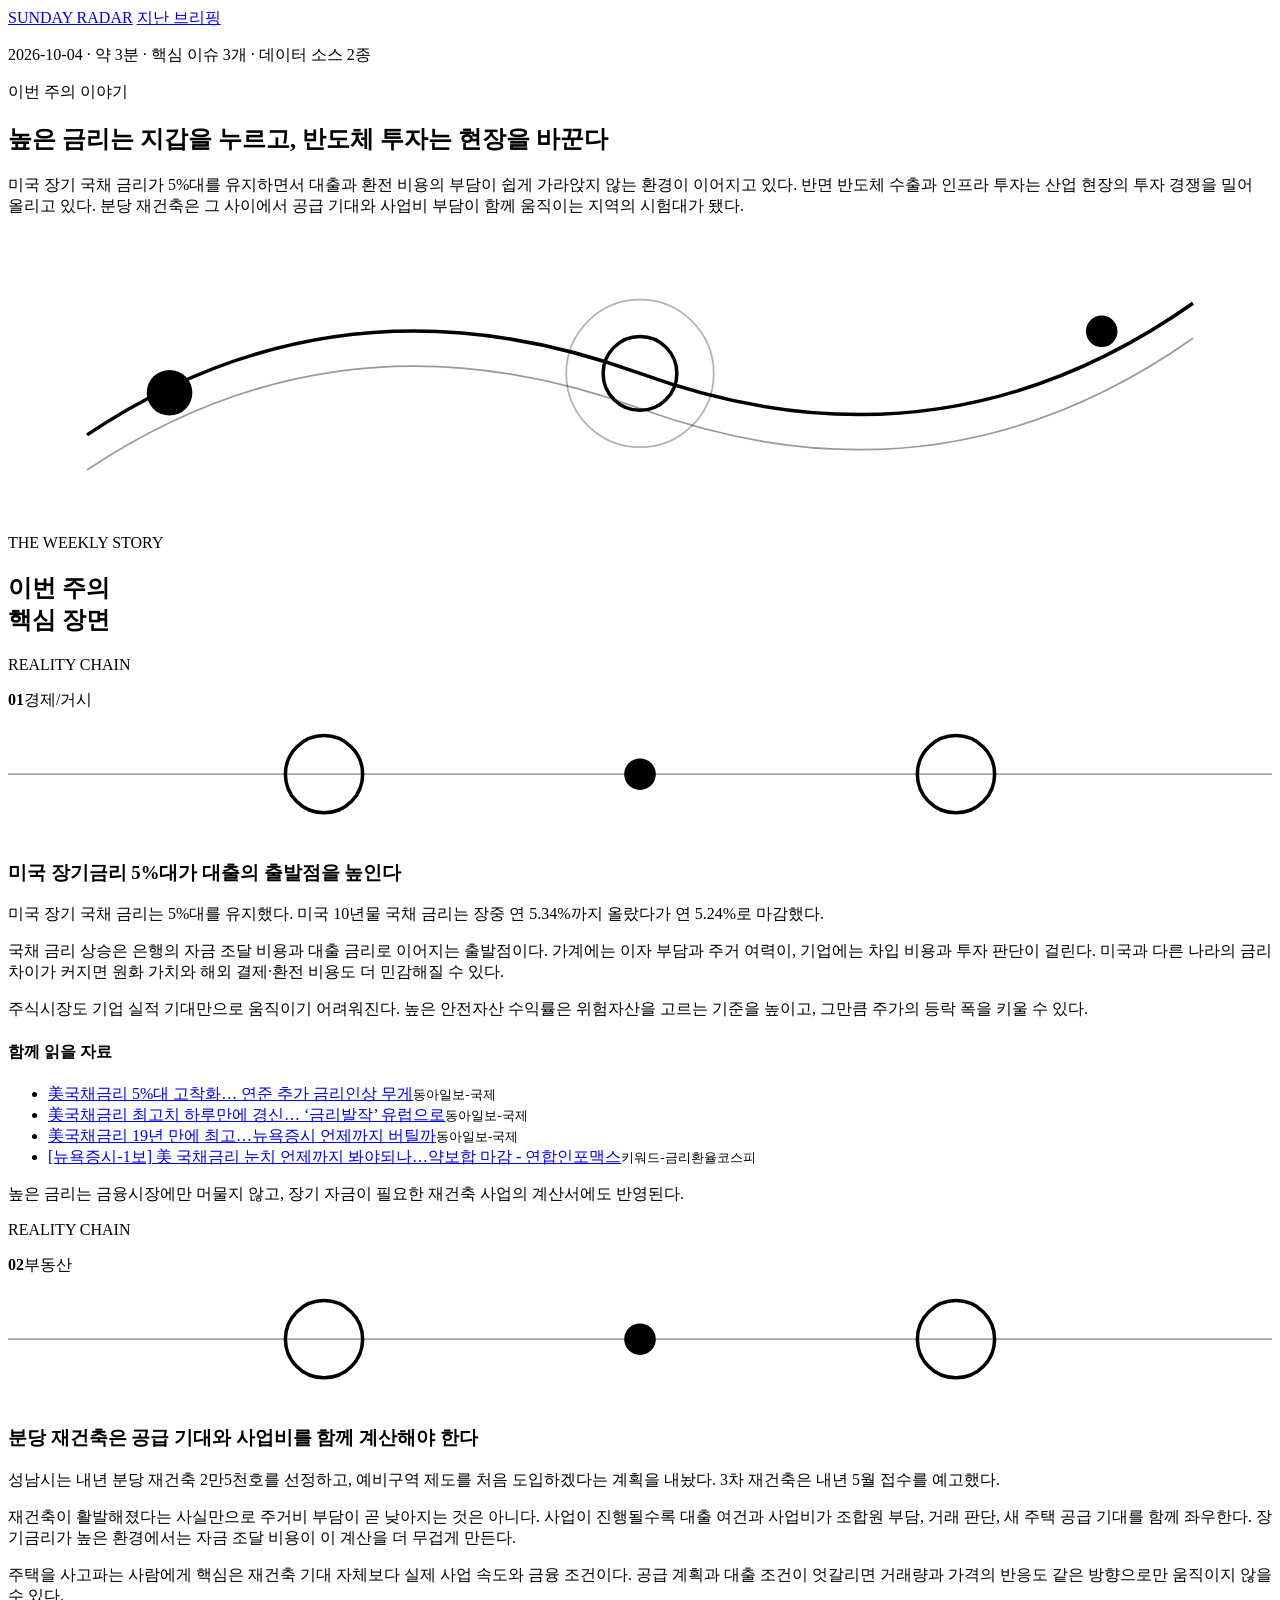
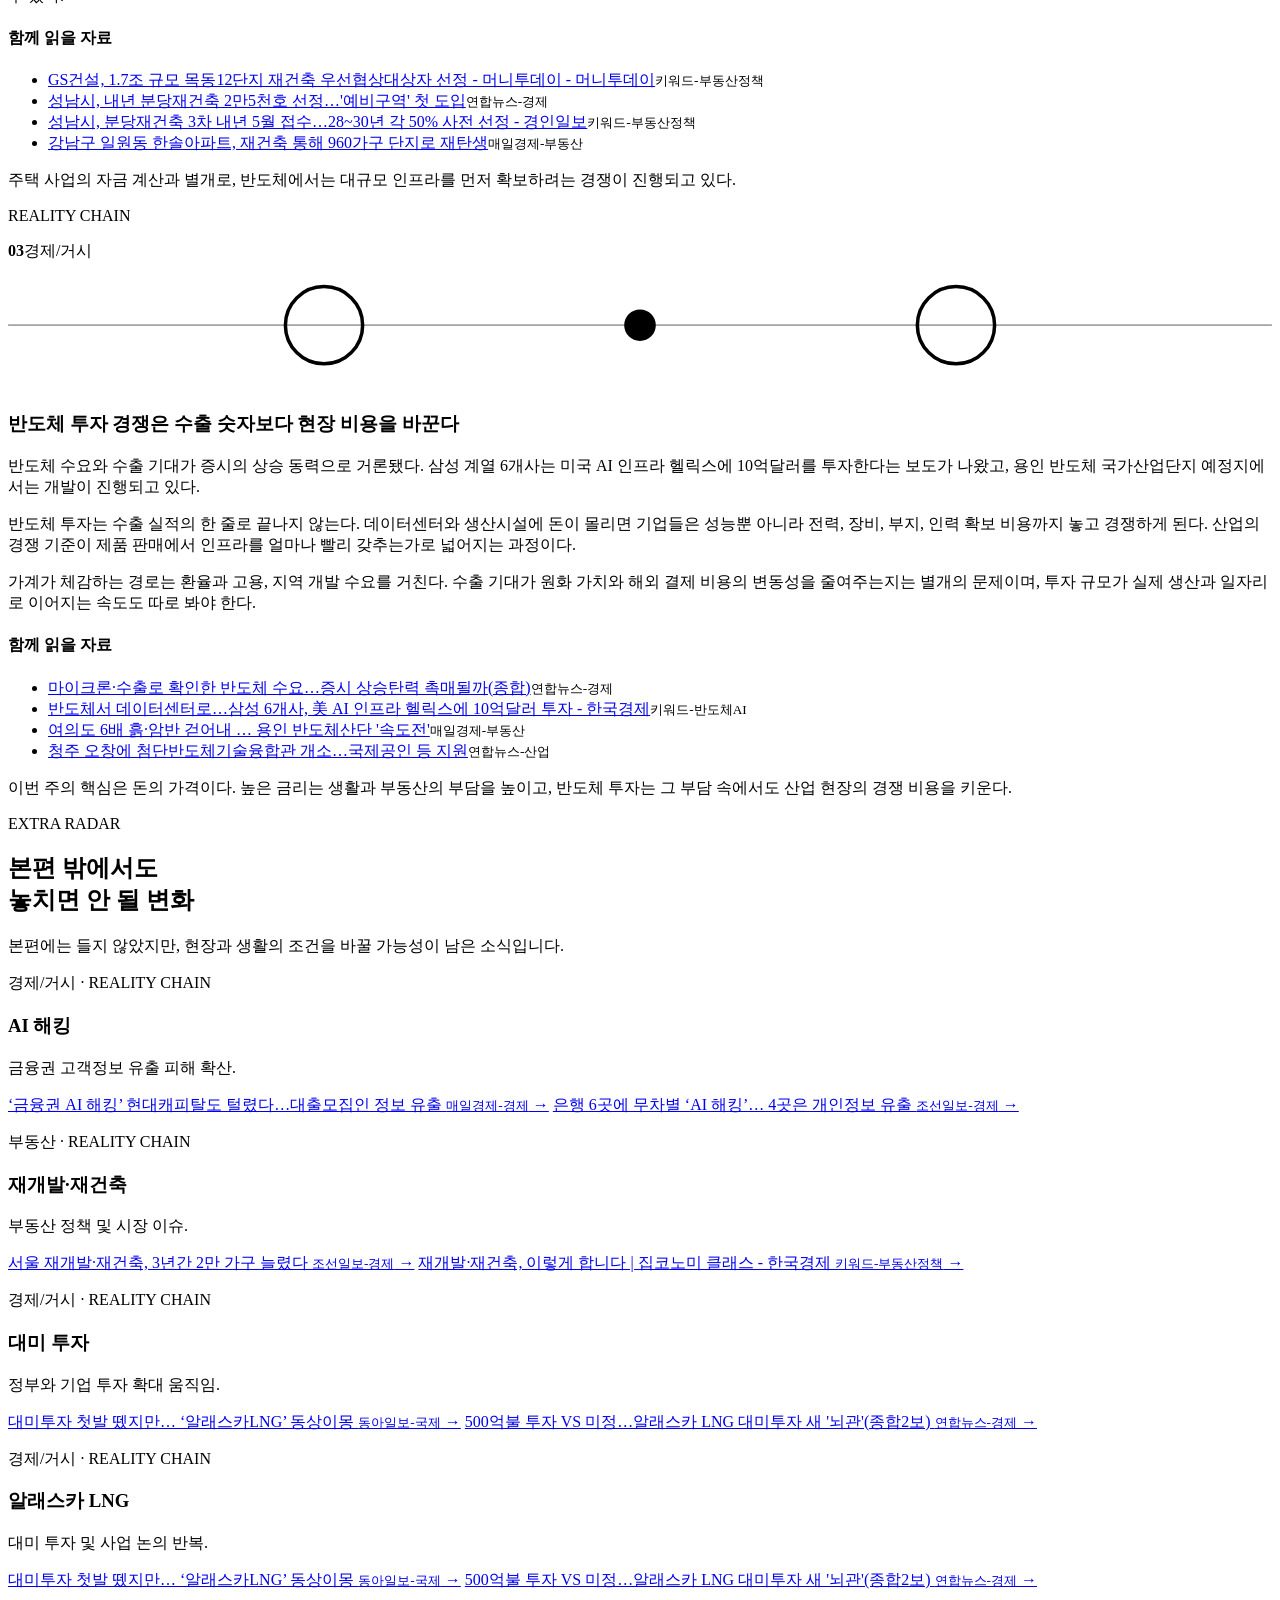
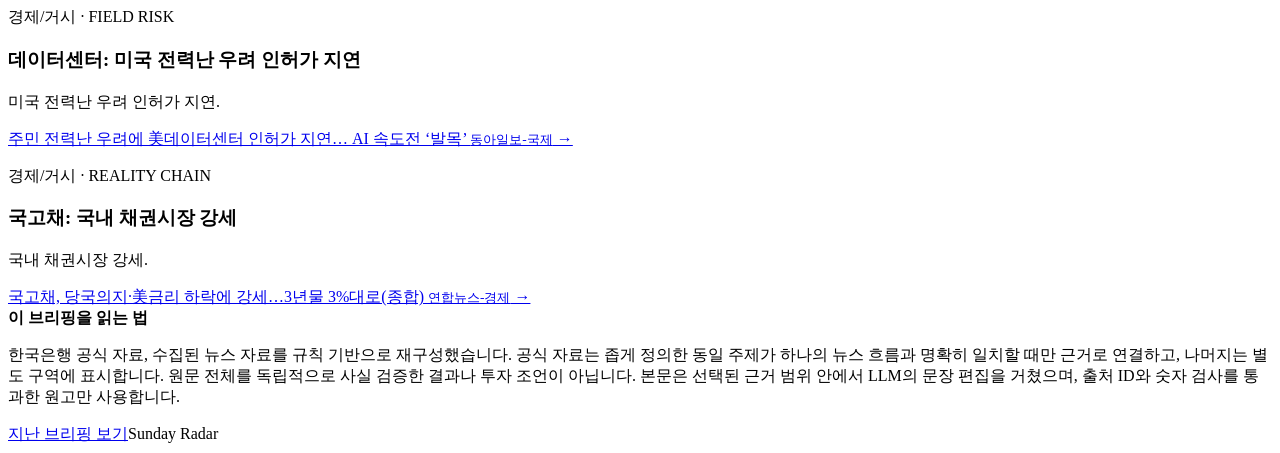
==== commit 7c6639d1: "Add original editorial illustrations to Sunday Radar" ====
--- a/docs/index.html
+++ b/docs/index.html
@@ -20,6 +20,15 @@
       <p class="hero-label">이번 주의 이야기</p>
       <h1>높은 금리는 지갑을 누르고, 반도체 투자는 현장을 바꾼다</h1>
       <p class="lede">미국 장기 국채 금리가 5%대를 유지하면서 대출과 환전 비용의 부담이 쉽게 가라앉지 않는 환경이 이어지고 있다. 반면 반도체 수출과 인프라 투자는 산업 현장의 투자 경쟁을 밀어 올리고 있다. 분당 재건축은 그 사이에서 공급 기대와 사업비 부담이 함께 움직이는 지역의 시험대가 됐다.</p>
+      <div class="hero-art" aria-hidden="true">
+        <svg viewBox="0 0 720 160" preserveAspectRatio="xMidYMid meet" focusable="false" xmlns="http://www.w3.org/2000/svg">
+          <path d="M45 115Q190 18 360 80T675 40" fill="none" stroke="currentColor" stroke-width="2"/>
+          <path d="M45 135Q190 38 360 100T675 60" fill="none" stroke="currentColor" stroke-width="1" opacity=".4"/>
+          <circle cx="92" cy="91" r="13" fill="currentColor"/><circle cx="360" cy="80" r="21" fill="none" stroke="currentColor" stroke-width="2"/>
+          <circle cx="623" cy="56" r="9" fill="currentColor"/><circle cx="360" cy="80" r="42" fill="none" stroke="currentColor" opacity=".3"/>
+        </svg>
+      </div>
+
     </section>
 
     <section class="story" aria-labelledby="board-title">
@@ -27,6 +36,14 @@
       <article class="issue-card issue-card-real_world_chain" id="issue-1">
         <p class="chapter-kicker">REALITY CHAIN</p>
         <div class="issue-number"><b>01</b><span>경제/거시</span></div>
+        <div class="issue-art" aria-hidden="true">
+          <svg viewBox="0 0 720 72" preserveAspectRatio="xMidYMid meet" focusable="false" xmlns="http://www.w3.org/2000/svg">
+            <path d="M0 36h720" stroke="currentColor" stroke-width="1" opacity=".35"/>
+            <circle cx="180" cy="36" r="22" fill="none" stroke="currentColor" stroke-width="2"/>
+            <circle cx="360" cy="36" r="9" fill="currentColor"/>
+            <circle cx="540" cy="36" r="22" fill="none" stroke="currentColor" stroke-width="2"/>
+          </svg>
+        </div>
         <h3>미국 장기금리 5%대가 대출의 출발점을 높인다</h3>
         <div class="story-copy">
           <p class="story-paragraph story-paragraph-fact">미국 장기 국채 금리는 5%대를 유지했다. 미국 10년물 국채 금리는 장중 연 5.34%까지 올랐다가 연 5.24%로 마감했다.</p>
@@ -37,6 +54,14 @@
 <p class="story-transition">높은 금리는 금융시장에만 머물지 않고, 장기 자금이 필요한 재건축 사업의 계산서에도 반영된다.</p>      <article class="issue-card issue-card-real_world_chain" id="issue-2">
         <p class="chapter-kicker">REALITY CHAIN</p>
         <div class="issue-number"><b>02</b><span>부동산</span></div>
+        <div class="issue-art" aria-hidden="true">
+          <svg viewBox="0 0 720 72" preserveAspectRatio="xMidYMid meet" focusable="false" xmlns="http://www.w3.org/2000/svg">
+            <path d="M0 36h720" stroke="currentColor" stroke-width="1" opacity=".35"/>
+            <circle cx="180" cy="36" r="22" fill="none" stroke="currentColor" stroke-width="2"/>
+            <circle cx="360" cy="36" r="9" fill="currentColor"/>
+            <circle cx="540" cy="36" r="22" fill="none" stroke="currentColor" stroke-width="2"/>
+          </svg>
+        </div>
         <h3>분당 재건축은 공급 기대와 사업비를 함께 계산해야 한다</h3>
         <div class="story-copy">
           <p class="story-paragraph story-paragraph-fact">성남시는 내년 분당 재건축 2만5천호를 선정하고, 예비구역 제도를 처음 도입하겠다는 계획을 내놨다. 3차 재건축은 내년 5월 접수를 예고했다.</p>
@@ -47,6 +72,14 @@
 <p class="story-transition">주택 사업의 자금 계산과 별개로, 반도체에서는 대규모 인프라를 먼저 확보하려는 경쟁이 진행되고 있다.</p>      <article class="issue-card issue-card-real_world_chain" id="issue-3">
         <p class="chapter-kicker">REALITY CHAIN</p>
         <div class="issue-number"><b>03</b><span>경제/거시</span></div>
+        <div class="issue-art" aria-hidden="true">
+          <svg viewBox="0 0 720 72" preserveAspectRatio="xMidYMid meet" focusable="false" xmlns="http://www.w3.org/2000/svg">
+            <path d="M0 36h720" stroke="currentColor" stroke-width="1" opacity=".35"/>
+            <circle cx="180" cy="36" r="22" fill="none" stroke="currentColor" stroke-width="2"/>
+            <circle cx="360" cy="36" r="9" fill="currentColor"/>
+            <circle cx="540" cy="36" r="22" fill="none" stroke="currentColor" stroke-width="2"/>
+          </svg>
+        </div>
         <h3>반도체 투자 경쟁은 수출 숫자보다 현장 비용을 바꾼다</h3>
         <div class="story-copy">
           <p class="story-paragraph story-paragraph-fact">반도체 수요와 수출 기대가 증시의 상승 동력으로 거론됐다. 삼성 계열 6개사는 미국 AI 인프라 헬릭스에 10억달러를 투자한다는 보도가 나왔고, 용인 반도체 국가산업단지 예정지에서는 개발이 진행되고 있다.</p>
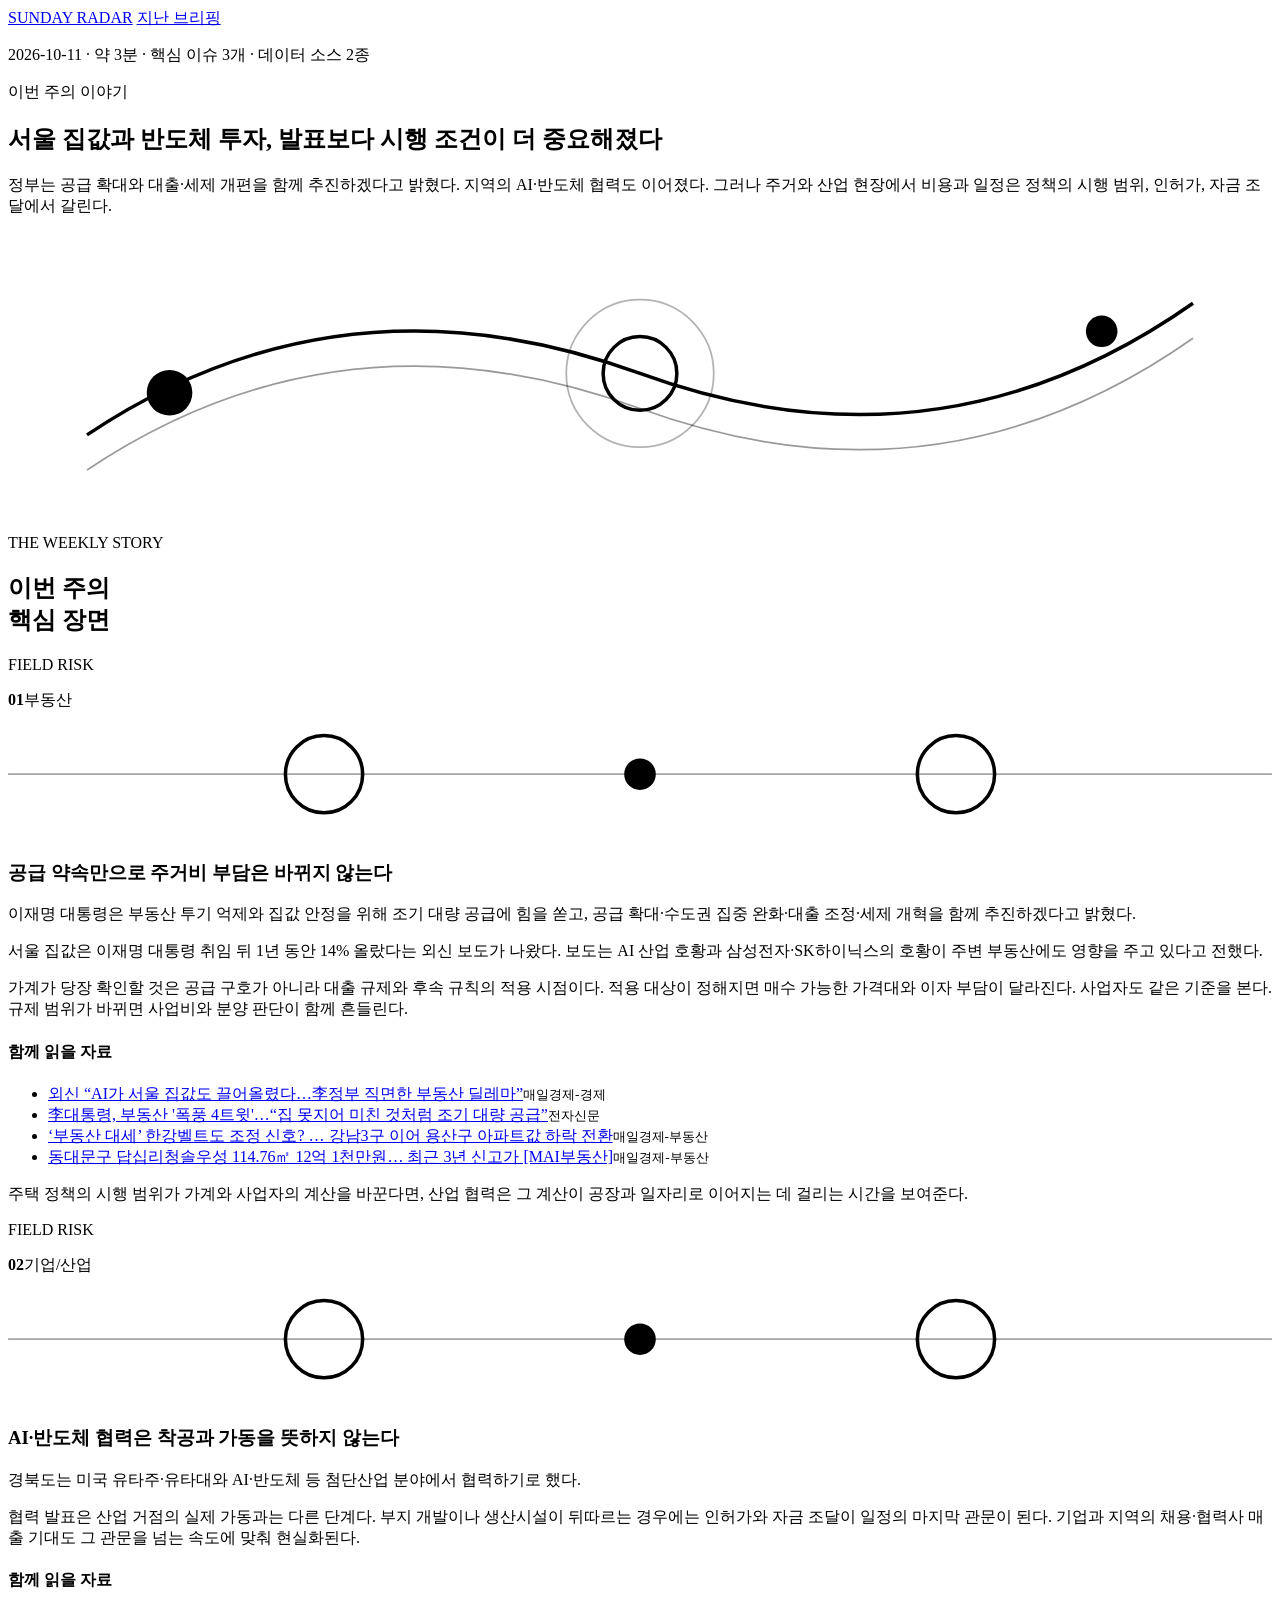
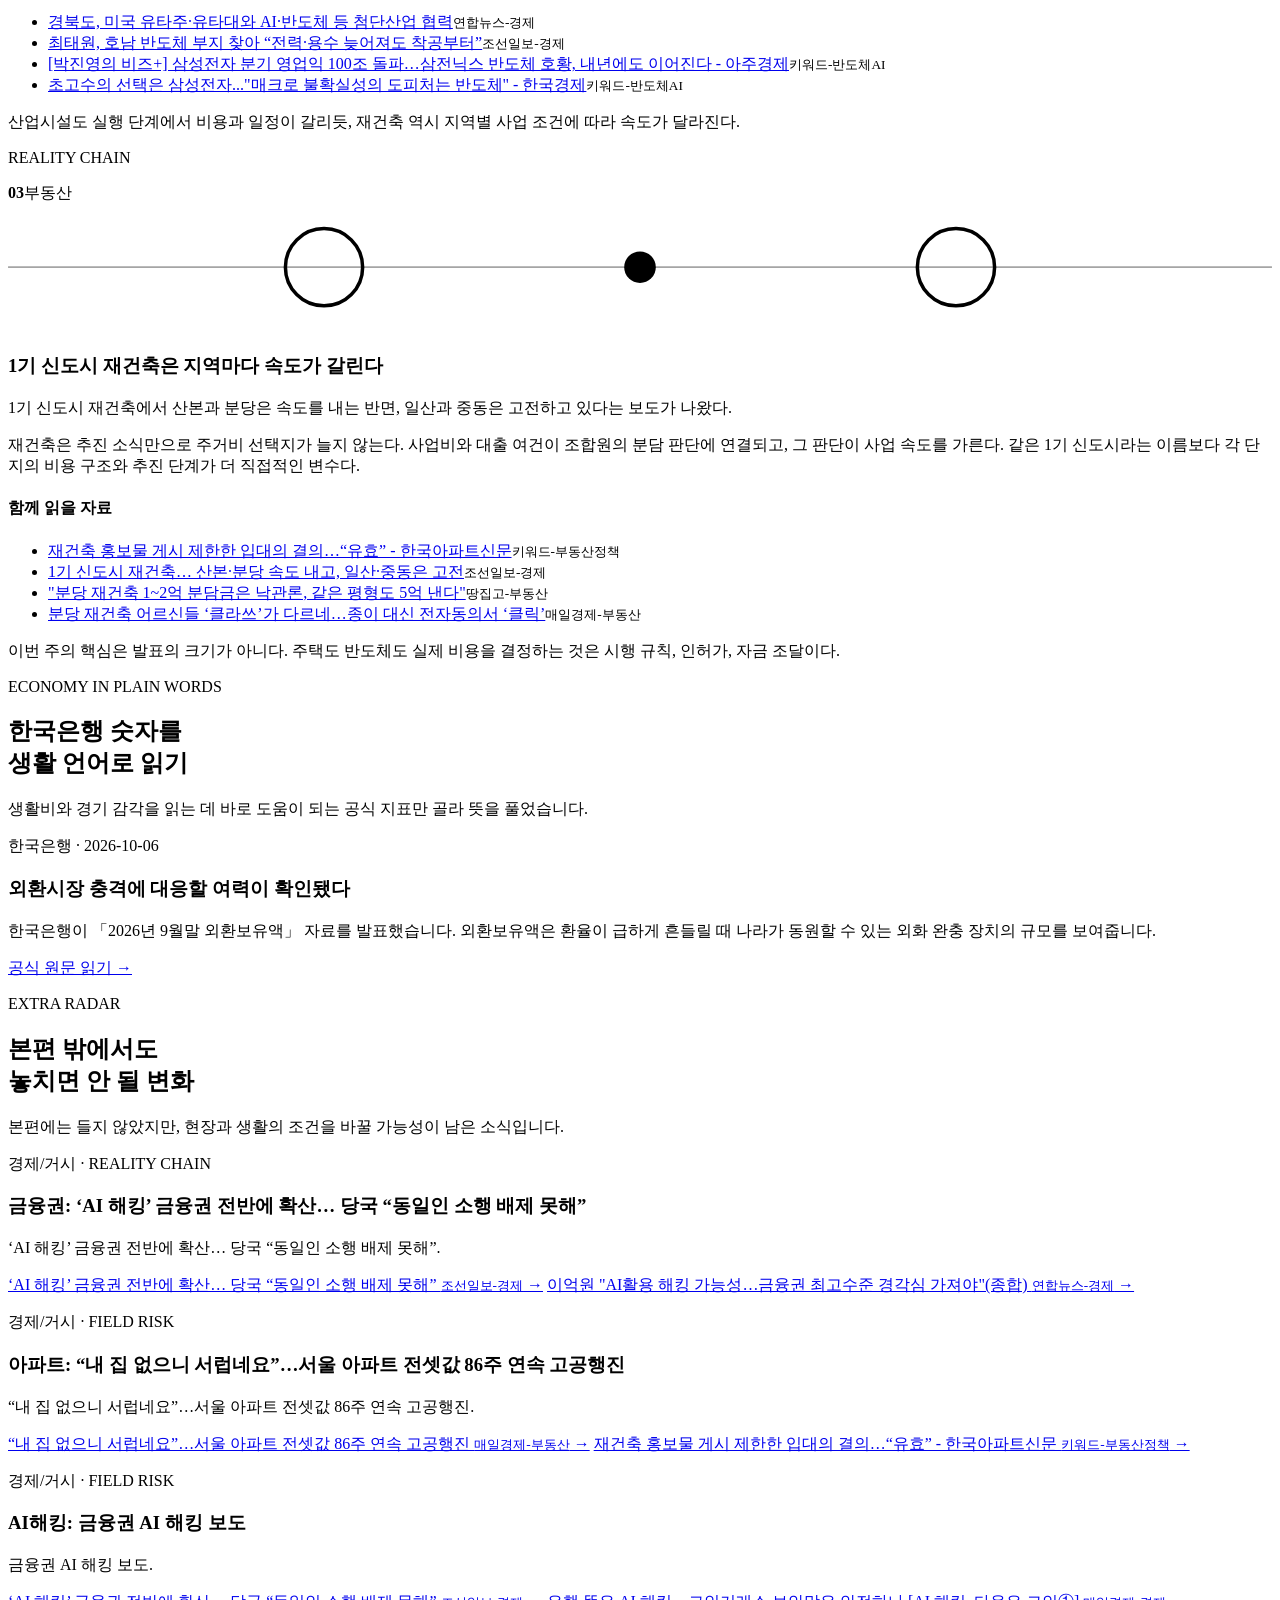
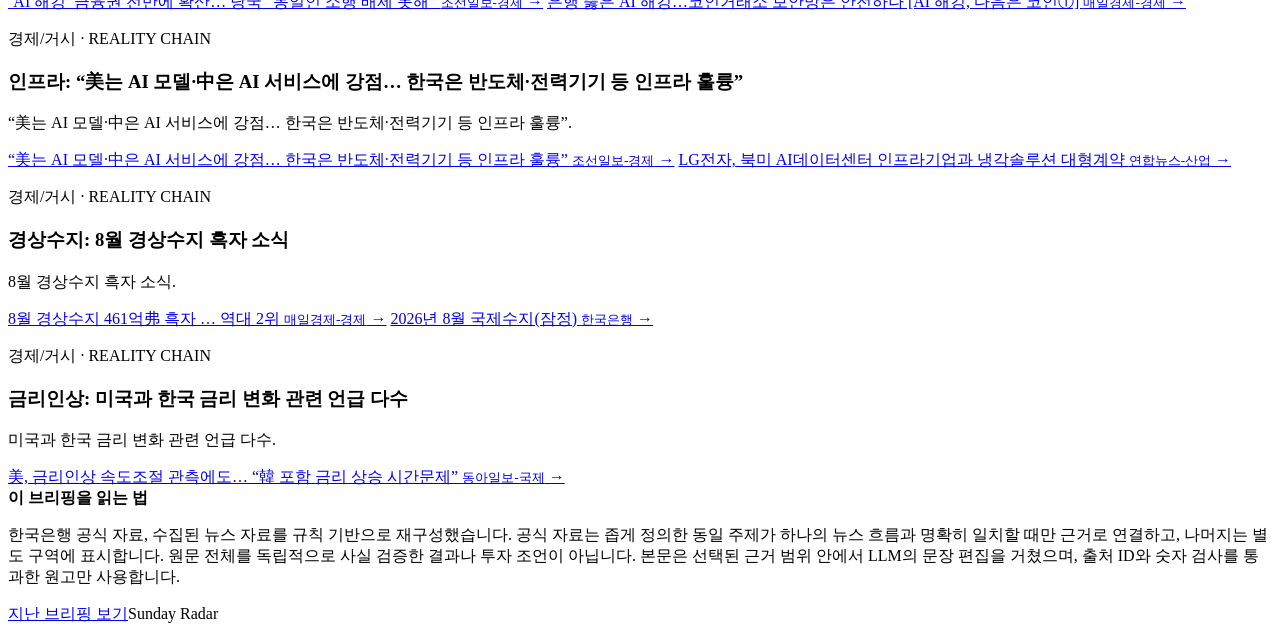
==== commit d2cb81eb: "Publish Sunday Radar 2026-10-11" ====
--- a/docs/index.html
+++ b/docs/index.html
@@ -4,7 +4,7 @@
   <meta charset="utf-8">
   <meta name="viewport" content="width=device-width, initial-scale=1">
   <meta name="description" content="정치·정책과 시장·생활의 연결을 읽는 주간 브리핑">
-  <title>Sunday Radar — 2026-10-04</title>
+  <title>Sunday Radar — 2026-10-11</title>
   <link rel="stylesheet" href="/sunday-radar/assets/style.css">
 </head>
 <body>
@@ -16,10 +16,10 @@
   </header>
   <main class="shell">
     <section class="hero">
-      <p class="edition">2026-10-04 · 약 3분 · 핵심 이슈 3개 · 데이터 소스 2종</p>
+      <p class="edition">2026-10-11 · 약 3분 · 핵심 이슈 3개 · 데이터 소스 2종</p>
       <p class="hero-label">이번 주의 이야기</p>
-      <h1>높은 금리는 지갑을 누르고, 반도체 투자는 현장을 바꾼다</h1>
-      <p class="lede">미국 장기 국채 금리가 5%대를 유지하면서 대출과 환전 비용의 부담이 쉽게 가라앉지 않는 환경이 이어지고 있다. 반면 반도체 수출과 인프라 투자는 산업 현장의 투자 경쟁을 밀어 올리고 있다. 분당 재건축은 그 사이에서 공급 기대와 사업비 부담이 함께 움직이는 지역의 시험대가 됐다.</p>
+      <h1>서울 집값과 반도체 투자, 발표보다 시행 조건이 더 중요해졌다</h1>
+      <p class="lede">정부는 공급 확대와 대출·세제 개편을 함께 추진하겠다고 밝혔다. 지역의 AI·반도체 협력도 이어졌다. 그러나 주거와 산업 현장에서 비용과 일정은 정책의 시행 범위, 인허가, 자금 조달에서 갈린다.</p>
       <div class="hero-art" aria-hidden="true">
         <svg viewBox="0 0 720 160" preserveAspectRatio="xMidYMid meet" focusable="false" xmlns="http://www.w3.org/2000/svg">
           <path d="M45 115Q190 18 360 80T675 40" fill="none" stroke="currentColor" stroke-width="2"/>
@@ -28,14 +28,13 @@
           <circle cx="623" cy="56" r="9" fill="currentColor"/><circle cx="360" cy="80" r="42" fill="none" stroke="currentColor" opacity=".3"/>
         </svg>
       </div>
-
     </section>
 
     <section class="story" aria-labelledby="board-title">
       <div class="section-heading"><p>THE WEEKLY STORY</p><h2 id="board-title">이번 주의<br>핵심 장면</h2></div>
-      <article class="issue-card issue-card-real_world_chain" id="issue-1">
-        <p class="chapter-kicker">REALITY CHAIN</p>
-        <div class="issue-number"><b>01</b><span>경제/거시</span></div>
+      <article class="issue-card issue-card-operational_risk" id="issue-1">
+        <p class="chapter-kicker">FIELD RISK</p>
+        <div class="issue-number"><b>01</b><span>부동산</span></div>
         <div class="issue-art" aria-hidden="true">
           <svg viewBox="0 0 720 72" preserveAspectRatio="xMidYMid meet" focusable="false" xmlns="http://www.w3.org/2000/svg">
             <path d="M0 36h720" stroke="currentColor" stroke-width="1" opacity=".35"/>
@@ -44,16 +43,16 @@
             <circle cx="540" cy="36" r="22" fill="none" stroke="currentColor" stroke-width="2"/>
           </svg>
         </div>
-        <h3>미국 장기금리 5%대가 대출의 출발점을 높인다</h3>
+        <h3>공급 약속만으로 주거비 부담은 바뀌지 않는다</h3>
         <div class="story-copy">
-          <p class="story-paragraph story-paragraph-fact">미국 장기 국채 금리는 5%대를 유지했다. 미국 10년물 국채 금리는 장중 연 5.34%까지 올랐다가 연 5.24%로 마감했다.</p>
-          <p class="story-paragraph story-paragraph-interpretation">국채 금리 상승은 은행의 자금 조달 비용과 대출 금리로 이어지는 출발점이다. 가계에는 이자 부담과 주거 여력이, 기업에는 차입 비용과 투자 판단이 걸린다. 미국과 다른 나라의 금리 차이가 커지면 원화 가치와 해외 결제·환전 비용도 더 민감해질 수 있다.</p>
-          <p class="story-paragraph story-paragraph-interpretation">주식시장도 기업 실적 기대만으로 움직이기 어려워진다. 높은 안전자산 수익률은 위험자산을 고르는 기준을 높이고, 그만큼 주가의 등락 폭을 키울 수 있다.</p>
+          <p class="story-paragraph story-paragraph-official_claim">이재명 대통령은 부동산 투기 억제와 집값 안정을 위해 조기 대량 공급에 힘을 쏟고, 공급 확대·수도권 집중 완화·대출 조정·세제 개혁을 함께 추진하겠다고 밝혔다.</p>
+          <p class="story-paragraph story-paragraph-fact">서울 집값은 이재명 대통령 취임 뒤 1년 동안 14% 올랐다는 외신 보도가 나왔다. 보도는 AI 산업 호황과 삼성전자·SK하이닉스의 호황이 주변 부동산에도 영향을 주고 있다고 전했다.</p>
+          <p class="story-paragraph story-paragraph-interpretation">가계가 당장 확인할 것은 공급 구호가 아니라 대출 규제와 후속 규칙의 적용 시점이다. 적용 대상이 정해지면 매수 가능한 가격대와 이자 부담이 달라진다. 사업자도 같은 기준을 본다. 규제 범위가 바뀌면 사업비와 분양 판단이 함께 흔들린다.</p>
         </div>
-<div class="sources"><h4>함께 읽을 자료</h4><ul><li><a href="https://www.donga.com/news/Economy/article/all/20260930/134756620/2" rel="noopener noreferrer">美국채금리 5%대 고착화… 연준 추가 금리인상 무게</a><small>동아일보-국제</small></li><li><a href="https://www.donga.com/news/Economy/article/all/20261002/134779191/2" rel="noopener noreferrer">美국채금리 최고치 하루만에 경신… ‘금리발작’ 유럽으로</a><small>동아일보-국제</small></li><li><a href="https://www.donga.com/news/Inter/article/all/20260929/134750015/1" rel="noopener noreferrer">美국채금리 19년 만에 최고…뉴욕증시 언제까지 버틸까</a><small>동아일보-국제</small></li><li><a href="https://news.google.com/rss/articles/[base64]" rel="noopener noreferrer">[뉴욕증시-1보] 美 국채금리 눈치 언제까지 봐야되나…약보합 마감 - 연합인포맥스</a><small>키워드-금리환율코스피</small></li></ul></div>      </article>
-<p class="story-transition">높은 금리는 금융시장에만 머물지 않고, 장기 자금이 필요한 재건축 사업의 계산서에도 반영된다.</p>      <article class="issue-card issue-card-real_world_chain" id="issue-2">
-        <p class="chapter-kicker">REALITY CHAIN</p>
-        <div class="issue-number"><b>02</b><span>부동산</span></div>
+<div class="sources"><h4>함께 읽을 자료</h4><ul><li><a href="https://www.mk.co.kr/news/economy/12171264" rel="noopener noreferrer">외신 “AI가 서울 집값도 끌어올렸다…李정부 직면한 부동산 딜레마”</a><small>매일경제-경제</small></li><li><a href="https://www.etnews.com/20261005000129" rel="noopener noreferrer">李대통령, 부동산 '폭풍 4트윗'…“집 못지어 미친 것처럼 조기 대량 공급”</a><small>전자신문</small></li><li><a href="https://www.mk.co.kr/news/realestate/12168479" rel="noopener noreferrer">‘부동산 대세’ 한강벨트도 조정 신호? … 강남3구 이어 용산구 아파트값 하락 전환</a><small>매일경제-부동산</small></li><li><a href="https://www.mk.co.kr/news/realestate/12172180" rel="noopener noreferrer">동대문구 답십리청솔우성 114.76㎡ 12억 1천만원… 최근 3년 신고가 [MAI부동산]</a><small>매일경제-부동산</small></li></ul></div>      </article>
+<p class="story-transition">주택 정책의 시행 범위가 가계와 사업자의 계산을 바꾼다면, 산업 협력은 그 계산이 공장과 일자리로 이어지는 데 걸리는 시간을 보여준다.</p>      <article class="issue-card issue-card-operational_risk" id="issue-2">
+        <p class="chapter-kicker">FIELD RISK</p>
+        <div class="issue-number"><b>02</b><span>기업/산업</span></div>
         <div class="issue-art" aria-hidden="true">
           <svg viewBox="0 0 720 72" preserveAspectRatio="xMidYMid meet" focusable="false" xmlns="http://www.w3.org/2000/svg">
             <path d="M0 36h720" stroke="currentColor" stroke-width="1" opacity=".35"/>
@@ -62,16 +61,15 @@
             <circle cx="540" cy="36" r="22" fill="none" stroke="currentColor" stroke-width="2"/>
           </svg>
         </div>
-        <h3>분당 재건축은 공급 기대와 사업비를 함께 계산해야 한다</h3>
+        <h3>AI·반도체 협력은 착공과 가동을 뜻하지 않는다</h3>
         <div class="story-copy">
-          <p class="story-paragraph story-paragraph-fact">성남시는 내년 분당 재건축 2만5천호를 선정하고, 예비구역 제도를 처음 도입하겠다는 계획을 내놨다. 3차 재건축은 내년 5월 접수를 예고했다.</p>
-          <p class="story-paragraph story-paragraph-interpretation">재건축이 활발해졌다는 사실만으로 주거비 부담이 곧 낮아지는 것은 아니다. 사업이 진행될수록 대출 여건과 사업비가 조합원 부담, 거래 판단, 새 주택 공급 기대를 함께 좌우한다. 장기금리가 높은 환경에서는 자금 조달 비용이 이 계산을 더 무겁게 만든다.</p>
-          <p class="story-paragraph story-paragraph-interpretation">주택을 사고파는 사람에게 핵심은 재건축 기대 자체보다 실제 사업 속도와 금융 조건이다. 공급 계획과 대출 조건이 엇갈리면 거래량과 가격의 반응도 같은 방향으로만 움직이지 않을 수 있다.</p>
+          <p class="story-paragraph story-paragraph-fact">경북도는 미국 유타주·유타대와 AI·반도체 등 첨단산업 분야에서 협력하기로 했다.</p>
+          <p class="story-paragraph story-paragraph-interpretation">협력 발표은 산업 거점의 실제 가동과는 다른 단계다. 부지 개발이나 생산시설이 뒤따르는 경우에는 인허가와 자금 조달이 일정의 마지막 관문이 된다. 기업과 지역의 채용·협력사 매출 기대도 그 관문을 넘는 속도에 맞춰 현실화된다.</p>
         </div>
-<div class="sources"><h4>함께 읽을 자료</h4><ul><li><a href="https://news.google.com/rss/articles/[base64]" rel="noopener noreferrer">GS건설, 1.7조 규모 목동12단지 재건축 우선협상대상자 선정 - 머니투데이 - 머니투데이</a><small>키워드-부동산정책</small></li><li><a href="https://www.yna.co.kr/view/AKR20260928159900061" rel="noopener noreferrer">성남시, 내년 분당재건축 2만5천호 선정…'예비구역' 첫 도입</a><small>연합뉴스-경제</small></li><li><a href="https://news.google.com/rss/articles/CBMiUkFVX3lxTE9QNEptSTBWNlJaQm9fQUNuYUxZTjZodThkbzhCMFNlVFFLSENjUGdKc2FwVURZVDRvc1VhZGtzQjBYeUVpbUFnUW5sOUdWMFlxNkE" rel="noopener noreferrer">성남시, 분당재건축 3차 내년 5월 접수…28~30년 각 50% 사전 선정 - 경인일보</a><small>키워드-부동산정책</small></li><li><a href="https://www.mk.co.kr/news/realestate/12163491" rel="noopener noreferrer">강남구 일원동 한솔아파트, 재건축 통해 960가구 단지로 재탄생</a><small>매일경제-부동산</small></li></ul></div>      </article>
-<p class="story-transition">주택 사업의 자금 계산과 별개로, 반도체에서는 대규모 인프라를 먼저 확보하려는 경쟁이 진행되고 있다.</p>      <article class="issue-card issue-card-real_world_chain" id="issue-3">
+<div class="sources"><h4>함께 읽을 자료</h4><ul><li><a href="https://www.yna.co.kr/view/AKR20261005015400053" rel="noopener noreferrer">경북도, 미국 유타주·유타대와 AI·반도체 등 첨단산업 협력</a><small>연합뉴스-경제</small></li><li><a href="https://www.chosun.com/economy/industry-company/2026/10/10/EFBW7VKFDJH3RC3AXMHPIVXGOU" rel="noopener noreferrer">최태원, 호남 반도체 부지 찾아 “전력·용수 늦어져도 착공부터”</a><small>조선일보-경제</small></li><li><a href="https://news.google.com/rss/articles/[base64]" rel="noopener noreferrer">[박진영의 비즈+] 삼성전자 분기 영업익 100조 돌파…삼전닉스 반도체 호황, 내년에도 이어진다 - 아주경제</a><small>키워드-반도체AI</small></li><li><a href="https://news.google.com/rss/articles/CBMiWkFVX3lxTE41YUZPVTVTcE5xRzFlc2k1R0paR1hnaDFRLXBqaUFwV29XZG1CbFEySXdKbzl6U0JxbWJUM1AyRldBcENXc2lXbkpHM1ZGYzVDVmRhUVpnV1Rpdw" rel="noopener noreferrer">초고수의 선택은 삼성전자..."매크로 불확실성의 도피처는 반도체" - 한국경제</a><small>키워드-반도체AI</small></li></ul></div>      </article>
+<p class="story-transition">산업시설도 실행 단계에서 비용과 일정이 갈리듯, 재건축 역시 지역별 사업 조건에 따라 속도가 달라진다.</p>      <article class="issue-card issue-card-real_world_chain" id="issue-3">
         <p class="chapter-kicker">REALITY CHAIN</p>
-        <div class="issue-number"><b>03</b><span>경제/거시</span></div>
+        <div class="issue-number"><b>03</b><span>부동산</span></div>
         <div class="issue-art" aria-hidden="true">
           <svg viewBox="0 0 720 72" preserveAspectRatio="xMidYMid meet" focusable="false" xmlns="http://www.w3.org/2000/svg">
             <path d="M0 36h720" stroke="currentColor" stroke-width="1" opacity=".35"/>
@@ -80,15 +78,26 @@
             <circle cx="540" cy="36" r="22" fill="none" stroke="currentColor" stroke-width="2"/>
           </svg>
         </div>
-        <h3>반도체 투자 경쟁은 수출 숫자보다 현장 비용을 바꾼다</h3>
+        <h3>1기 신도시 재건축은 지역마다 속도가 갈린다</h3>
         <div class="story-copy">
-          <p class="story-paragraph story-paragraph-fact">반도체 수요와 수출 기대가 증시의 상승 동력으로 거론됐다. 삼성 계열 6개사는 미국 AI 인프라 헬릭스에 10억달러를 투자한다는 보도가 나왔고, 용인 반도체 국가산업단지 예정지에서는 개발이 진행되고 있다.</p>
-          <p class="story-paragraph story-paragraph-interpretation">반도체 투자는 수출 실적의 한 줄로 끝나지 않는다. 데이터센터와 생산시설에 돈이 몰리면 기업들은 성능뿐 아니라 전력, 장비, 부지, 인력 확보 비용까지 놓고 경쟁하게 된다. 산업의 경쟁 기준이 제품 판매에서 인프라를 얼마나 빨리 갖추는가로 넓어지는 과정이다.</p>
-          <p class="story-paragraph story-paragraph-interpretation">가계가 체감하는 경로는 환율과 고용, 지역 개발 수요를 거친다. 수출 기대가 원화 가치와 해외 결제 비용의 변동성을 줄여주는지는 별개의 문제이며, 투자 규모가 실제 생산과 일자리로 이어지는 속도도 따로 봐야 한다.</p>
+          <p class="story-paragraph story-paragraph-fact">1기 신도시 재건축에서 산본과 분당은 속도를 내는 반면, 일산과 중동은 고전하고 있다는 보도가 나왔다.</p>
+          <p class="story-paragraph story-paragraph-interpretation">재건축은 추진 소식만으로 주거비 선택지가 늘지 않는다. 사업비와 대출 여건이 조합원의 분담 판단에 연결되고, 그 판단이 사업 속도를 가른다. 같은 1기 신도시라는 이름보다 각 단지의 비용 구조와 추진 단계가 더 직접적인 변수다.</p>
         </div>
-<div class="sources"><h4>함께 읽을 자료</h4><ul><li><a href="https://www.yna.co.kr/view/AKR20261001085451008" rel="noopener noreferrer">마이크론·수출로 확인한 반도체 수요…증시 상승탄력 촉매될까(종합)</a><small>연합뉴스-경제</small></li><li><a href="https://news.google.com/rss/articles/CBMiWkFVX3lxTFByaURXX29vbTAxSTFOSVpZRWZmNFRWUG5CVkFsRnNIR0JOQmVMLXczYm1VWGhGQWtnY1Q2dWxYczYzZ1JmRDVSOWtJS0RIQUZ4dkZGcWJheDczQQ" rel="noopener noreferrer">반도체서 데이터센터로…삼성 6개사, 美 AI 인프라 헬릭스에 10억달러 투자 - 한국경제</a><small>키워드-반도체AI</small></li><li><a href="https://www.mk.co.kr/news/realestate/12166276" rel="noopener noreferrer">여의도 6배 흙·암반 걷어내 … 용인 반도체산단 '속도전'</a><small>매일경제-부동산</small></li><li><a href="https://www.yna.co.kr/view/AKR20261001169800064" rel="noopener noreferrer">청주 오창에 첨단반도체기술융합관 개소…국제공인 등 지원</a><small>연합뉴스-산업</small></li></ul></div>      </article>
-<p class="story-conclusion">이번 주의 핵심은 돈의 가격이다. 높은 금리는 생활과 부동산의 부담을 높이고, 반도체 투자는 그 부담 속에서도 산업 현장의 경쟁 비용을 키운다.</p>    </section>
+<div class="sources"><h4>함께 읽을 자료</h4><ul><li><a href="https://news.google.com/rss/articles/CBMiaEFVX3lxTFBvMW82T1BoU0RZa3JBRldwTjNDX2ZwUkFWVzUybkV5WWVONE5JU1FxX05GRnlGZmVFZ01hTzRwS1dtczZvX0dBVXVNOUJqRW4xWDU2QTZ3MWU0MmYtcWpwNnE0ZEpUMmlt" rel="noopener noreferrer">재건축 홍보물 게시 제한한 입대의 결의…“유효” - 한국아파트신문</a><small>키워드-부동산정책</small></li><li><a href="https://www.chosun.com/economy/2026/10/07/BHA2PRDK7RA4BNPZPI7IHMENAY" rel="noopener noreferrer">1기 신도시 재건축… 산본·분당 속도 내고, 일산·중동은 고전</a><small>조선일보-경제</small></li><li><a href="https://realty.chosun.com/site/data/html_dir/2026/10/05/2026100501461.html" rel="noopener noreferrer">"분당 재건축 1~2억 분담금은 낙관론, 같은 평형도 5억 낸다"</a><small>땅집고-부동산</small></li><li><a href="https://www.mk.co.kr/news/realestate/12168302" rel="noopener noreferrer">분당 재건축 어르신들 ‘클라쓰’가 다르네…종이 대신 전자동의서 ‘클릭’</a><small>매일경제-부동산</small></li></ul></div>      </article>
+<p class="story-conclusion">이번 주의 핵심은 발표의 크기가 아니다. 주택도 반도체도 실제 비용을 결정하는 것은 시행 규칙, 인허가, 자금 조달이다.</p>    </section>
 
+    <section aria-labelledby="official-title">
+      <div class="section-heading secondary"><p>ECONOMY IN PLAIN WORDS</p><h2 id="official-title">한국은행 숫자를<br>생활 언어로 읽기</h2></div>
+      <p class="section-intro">생활비와 경기 감각을 읽는 데 바로 도움이 되는 공식 지표만 골라 뜻을 풀었습니다.</p>
+      <div class="reading-notes">
+        <article>
+          <p class="current-meta">한국은행 · 2026-10-06</p>
+          <h3>외환시장 충격에 대응할 여력이 확인됐다</h3>
+          <p>한국은행이 「2026년 9월말 외환보유액」 자료를 발표했습니다. 외환보유액은 환율이 급하게 흔들릴 때 나라가 동원할 수 있는 외화 완충 장치의 규모를 보여줍니다.</p>
+          <a class="text-link" href="https://www.bok.or.kr/portal/bbs/B0000502/view.do?nttId=11065307&menuNo=200690" rel="noopener noreferrer">공식 원문 읽기 →</a>
+        </article>
+      </div>
+    </section>
 
     <section aria-labelledby="currents-title">
       <div class="section-heading secondary"><p>EXTRA RADAR</p><h2 id="currents-title">본편 밖에서도<br>놓치면 안 될 변화</h2></div>
@@ -96,54 +105,55 @@
       <div class="reading-notes">
         <article>
           <p class="current-meta">경제/거시 · REALITY CHAIN</p>
-          <h3>AI 해킹</h3>
-          <p>금융권 고객정보 유출 피해 확산.</p>
+          <h3>금융권: ‘AI 해킹’ 금융권 전반에 확산… 당국 “동일인 소행 배제 못해”</h3>
+          <p>‘AI 해킹’ 금융권 전반에 확산… 당국 “동일인 소행 배제 못해”.</p>
           <div class="current-links">
-            <a class="text-link" href="https://www.mk.co.kr/news/economy/12167805" rel="noopener noreferrer">‘금융권 AI 해킹’ 현대캐피탈도 털렸다…대출모집인 정보 유출 <small>매일경제-경제</small> →</a>
-            <a class="text-link" href="https://www.chosun.com/economy/stock-finance/2026/10/03/VO3T7UJY6FC4DII4PVJXLAHBQ4" rel="noopener noreferrer">은행 6곳에 무차별 ‘AI 해킹’… 4곳은 개인정보 유출 <small>조선일보-경제</small> →</a>
+            <a class="text-link" href="https://www.chosun.com/economy/economy_general/2026/10/05/N75E3IEEBBHMXDWPXQMT2UNSIQ" rel="noopener noreferrer">‘AI 해킹’ 금융권 전반에 확산… 당국 “동일인 소행 배제 못해” <small>조선일보-경제</small> →</a>
+            <a class="text-link" href="https://www.yna.co.kr/view/AKR20261004024951002" rel="noopener noreferrer">이억원 "AI활용 해킹 가능성…금융권 최고수준 경각심 가져야"(종합) <small>연합뉴스-경제</small> →</a>
           </div>
         </article>
         <article>
-          <p class="current-meta">부동산 · REALITY CHAIN</p>
-          <h3>재개발·재건축</h3>
-          <p>부동산 정책 및 시장 이슈.</p>
+          <p class="current-meta">경제/거시 · FIELD RISK</p>
+          <h3>아파트: “내 집 없으니 서럽네요”…서울 아파트 전셋값 86주 연속 고공행진</h3>
+          <p>“내 집 없으니 서럽네요”…서울 아파트 전셋값 86주 연속 고공행진.</p>
           <div class="current-links">
-            <a class="text-link" href="https://www.chosun.com/economy/real_estate/2026/10/01/OKOOH7Y6FJAADIQG5NLYOEKLV4" rel="noopener noreferrer">서울 재개발·재건축, 3년간 2만 가구 늘렸다 <small>조선일보-경제</small> →</a>
-            <a class="text-link" href="https://news.google.com/rss/articles/CBMiWkFVX3lxTE8yV2E4SENxZWJSeTNCUXFaLURjOUlmVlhybjFNYUZfNmVDaFBZWVFCRXhUOWlRUVN0R2xfNmJjWjB4ZUREYVBkbF9wbEI3RHZ6bEJ6dTJOM1FIQQ" rel="noopener noreferrer">재개발·재건축, 이렇게 합니다 | 집코노미 클래스 - 한국경제 <small>키워드-부동산정책</small> →</a>
+            <a class="text-link" href="https://www.mk.co.kr/news/economy/12170423" rel="noopener noreferrer">“내 집 없으니 서럽네요”…서울 아파트 전셋값 86주 연속 고공행진 <small>매일경제-부동산</small> →</a>
+            <a class="text-link" href="https://news.google.com/rss/articles/CBMiaEFVX3lxTFBvMW82T1BoU0RZa3JBRldwTjNDX2ZwUkFWVzUybkV5WWVONE5JU1FxX05GRnlGZmVFZ01hTzRwS1dtczZvX0dBVXVNOUJqRW4xWDU2QTZ3MWU0MmYtcWpwNnE0ZEpUMmlt" rel="noopener noreferrer">재건축 홍보물 게시 제한한 입대의 결의…“유효” - 한국아파트신문 <small>키워드-부동산정책</small> →</a>
+          </div>
+        </article>
+        <article>
+          <p class="current-meta">경제/거시 · FIELD RISK</p>
+          <h3>AI해킹: 금융권 AI 해킹 보도</h3>
+          <p>금융권 AI 해킹 보도.</p>
+          <div class="current-links">
+            <a class="text-link" href="https://www.chosun.com/economy/economy_general/2026/10/05/N75E3IEEBBHMXDWPXQMT2UNSIQ" rel="noopener noreferrer">‘AI 해킹’ 금융권 전반에 확산… 당국 “동일인 소행 배제 못해” <small>조선일보-경제</small> →</a>
+            <a class="text-link" href="https://www.mk.co.kr/news/economy/12171395" rel="noopener noreferrer">은행 뚫은 AI 해킹…코인거래소 보안망은 안전하나 [AI 해킹, 다음은 코인①] <small>매일경제-경제</small> →</a>
           </div>
         </article>
         <article>
           <p class="current-meta">경제/거시 · REALITY CHAIN</p>
-          <h3>대미 투자</h3>
-          <p>정부와 기업 투자 확대 움직임.</p>
+          <h3>인프라: “美는 AI 모델·中은 AI 서비스에 강점… 한국은 반도체·전력기기 등 인프라 훌륭”</h3>
+          <p>“美는 AI 모델·中은 AI 서비스에 강점… 한국은 반도체·전력기기 등 인프라 훌륭”.</p>
           <div class="current-links">
-            <a class="text-link" href="https://www.donga.com/news/Economy/article/all/20261002/134772254/2" rel="noopener noreferrer">대미투자 첫발 뗐지만… ‘알래스카LNG’ 동상이몽 <small>동아일보-국제</small> →</a>
-            <a class="text-link" href="https://www.yna.co.kr/view/AKR20261001016452003" rel="noopener noreferrer">500억불 투자 VS 미정…알래스카 LNG 대미투자 새 '뇌관'(종합2보) <small>연합뉴스-경제</small> →</a>
+            <a class="text-link" href="https://www.chosun.com/economy/money/2026/10/06/Z5ZS2BHKEFDWRFAH5QEWIU47IE" rel="noopener noreferrer">“美는 AI 모델·中은 AI 서비스에 강점… 한국은 반도체·전력기기 등 인프라 훌륭” <small>조선일보-경제</small> →</a>
+            <a class="text-link" href="https://www.yna.co.kr/view/AKR20261005036700003" rel="noopener noreferrer">LG전자, 북미 AI데이터센터 인프라기업과 냉각솔루션 대형계약 <small>연합뉴스-산업</small> →</a>
           </div>
         </article>
         <article>
           <p class="current-meta">경제/거시 · REALITY CHAIN</p>
-          <h3>알래스카 LNG</h3>
-          <p>대미 투자 및 사업 논의 반복.</p>
+          <h3>경상수지: 8월 경상수지 흑자 소식</h3>
+          <p>8월 경상수지 흑자 소식.</p>
           <div class="current-links">
-            <a class="text-link" href="https://www.donga.com/news/Economy/article/all/20261002/134772254/2" rel="noopener noreferrer">대미투자 첫발 뗐지만… ‘알래스카LNG’ 동상이몽 <small>동아일보-국제</small> →</a>
-            <a class="text-link" href="https://www.yna.co.kr/view/AKR20261001016452003" rel="noopener noreferrer">500억불 투자 VS 미정…알래스카 LNG 대미투자 새 '뇌관'(종합2보) <small>연합뉴스-경제</small> →</a>
-          </div>
-        </article>
-        <article>
-          <p class="current-meta">경제/거시 · FIELD RISK</p>
-          <h3>데이터센터: 미국 전력난 우려 인허가 지연</h3>
-          <p>미국 전력난 우려 인허가 지연.</p>
-          <div class="current-links">
-            <a class="text-link" href="https://www.donga.com/news/Economy/article/all/20260929/134748261/2" rel="noopener noreferrer">주민 전력난 우려에 美데이터센터 인허가 지연… AI 속도전 ‘발목’ <small>동아일보-국제</small> →</a>
+            <a class="text-link" href="https://www.mk.co.kr/news/economy/12171845" rel="noopener noreferrer">8월 경상수지 461억弗 흑자 … 역대 2위 <small>매일경제-경제</small> →</a>
+            <a class="text-link" href="https://www.bok.or.kr/portal/bbs/B0000501/view.do?nttId=11065371&menuNo=200690" rel="noopener noreferrer">2026년 8월 국제수지(잠정) <small>한국은행</small> →</a>
           </div>
         </article>
         <article>
           <p class="current-meta">경제/거시 · REALITY CHAIN</p>
-          <h3>국고채: 국내 채권시장 강세</h3>
-          <p>국내 채권시장 강세.</p>
+          <h3>금리인상: 미국과 한국 금리 변화 관련 언급 다수</h3>
+          <p>미국과 한국 금리 변화 관련 언급 다수.</p>
           <div class="current-links">
-            <a class="text-link" href="https://www.yna.co.kr/view/AKR20261002144200008" rel="noopener noreferrer">국고채, 당국의지·美금리 하락에 강세…3년물 3%대로(종합) <small>연합뉴스-경제</small> →</a>
+            <a class="text-link" href="https://www.donga.com/news/Economy/article/all/20261004/134784230/2" rel="noopener noreferrer">美, 금리인상 속도조절 관측에도… “韓 포함 금리 상승 시간문제” <small>동아일보-국제</small> →</a>
           </div>
         </article>
       </div>
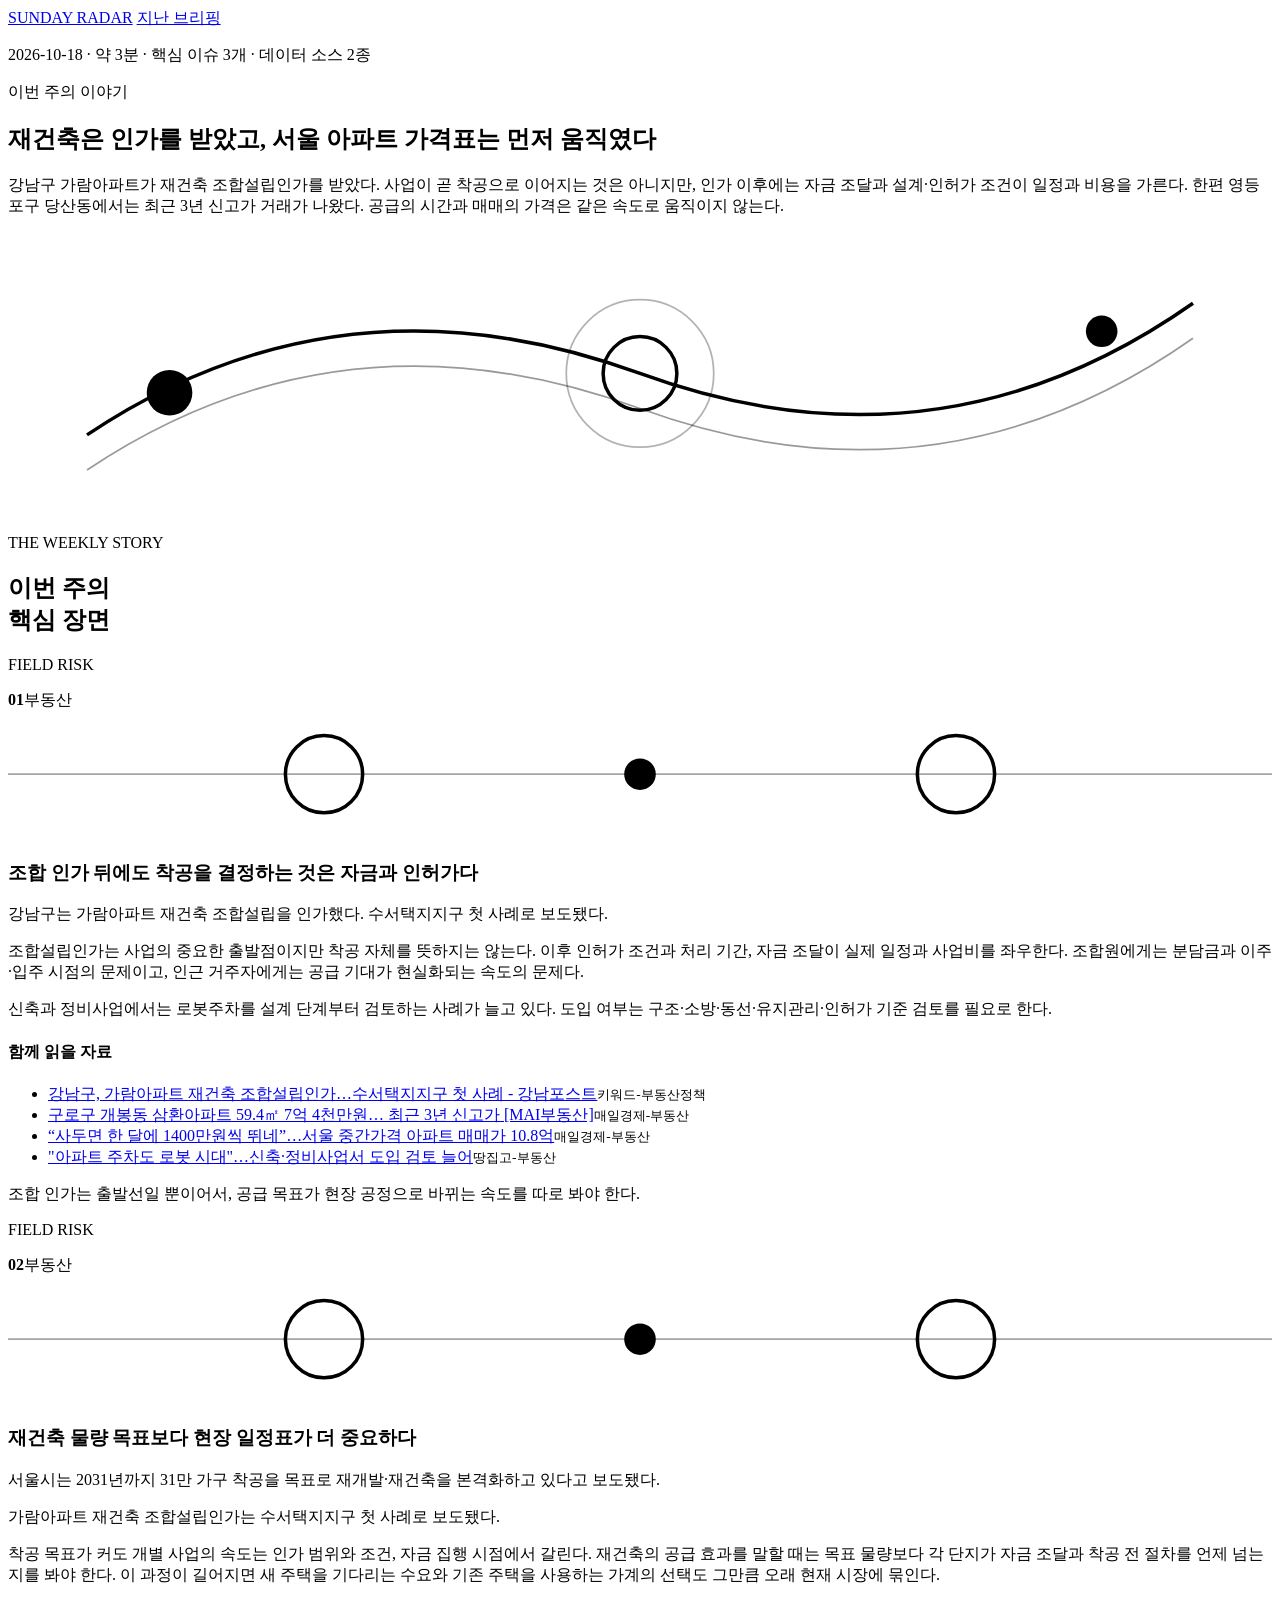
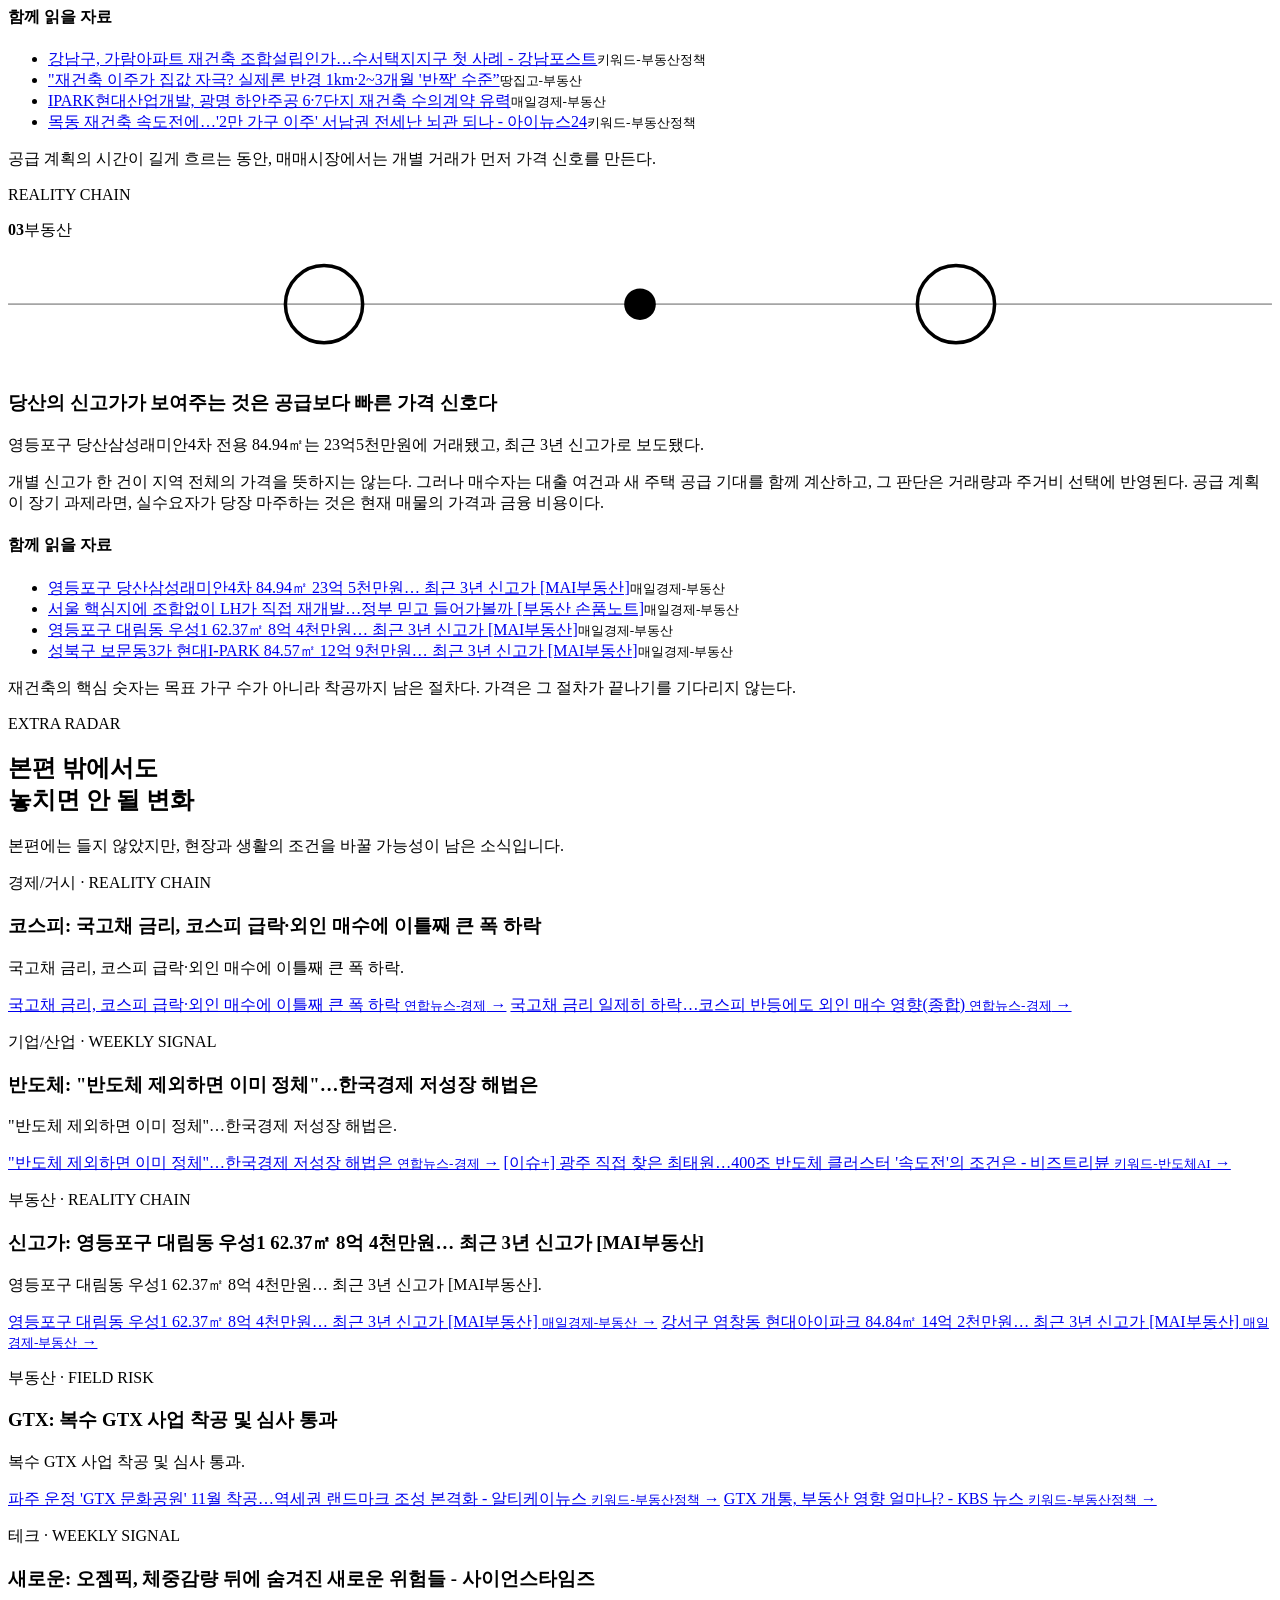
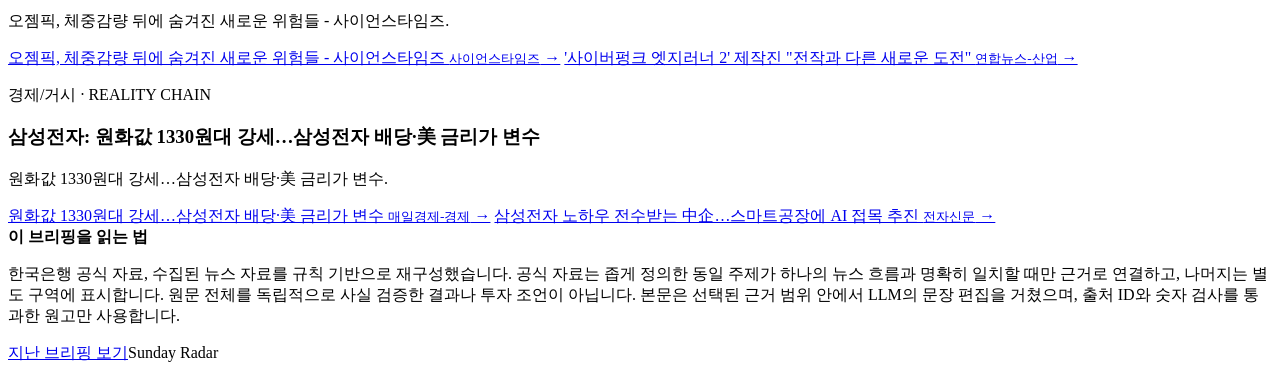
==== commit 196f692f: "Publish Sunday Radar 2026-10-18" ====
--- a/docs/index.html
+++ b/docs/index.html
@@ -4,7 +4,7 @@
   <meta charset="utf-8">
   <meta name="viewport" content="width=device-width, initial-scale=1">
   <meta name="description" content="정치·정책과 시장·생활의 연결을 읽는 주간 브리핑">
-  <title>Sunday Radar — 2026-10-11</title>
+  <title>Sunday Radar — 2026-10-18</title>
   <link rel="stylesheet" href="/sunday-radar/assets/style.css">
 </head>
 <body>
@@ -16,10 +16,10 @@
   </header>
   <main class="shell">
     <section class="hero">
-      <p class="edition">2026-10-11 · 약 3분 · 핵심 이슈 3개 · 데이터 소스 2종</p>
+      <p class="edition">2026-10-18 · 약 3분 · 핵심 이슈 3개 · 데이터 소스 2종</p>
       <p class="hero-label">이번 주의 이야기</p>
-      <h1>서울 집값과 반도체 투자, 발표보다 시행 조건이 더 중요해졌다</h1>
-      <p class="lede">정부는 공급 확대와 대출·세제 개편을 함께 추진하겠다고 밝혔다. 지역의 AI·반도체 협력도 이어졌다. 그러나 주거와 산업 현장에서 비용과 일정은 정책의 시행 범위, 인허가, 자금 조달에서 갈린다.</p>
+      <h1>재건축은 인가를 받았고, 서울 아파트 가격표는 먼저 움직였다</h1>
+      <p class="lede">강남구 가람아파트가 재건축 조합설립인가를 받았다. 사업이 곧 착공으로 이어지는 것은 아니지만, 인가 이후에는 자금 조달과 설계·인허가 조건이 일정과 비용을 가른다. 한편 영등포구 당산동에서는 최근 3년 신고가 거래가 나왔다. 공급의 시간과 매매의 가격은 같은 속도로 움직이지 않는다.</p>
       <div class="hero-art" aria-hidden="true">
         <svg viewBox="0 0 720 160" preserveAspectRatio="xMidYMid meet" focusable="false" xmlns="http://www.w3.org/2000/svg">
           <path d="M45 115Q190 18 360 80T675 40" fill="none" stroke="currentColor" stroke-width="2"/>
@@ -43,16 +43,16 @@
             <circle cx="540" cy="36" r="22" fill="none" stroke="currentColor" stroke-width="2"/>
           </svg>
         </div>
-        <h3>공급 약속만으로 주거비 부담은 바뀌지 않는다</h3>
+        <h3>조합 인가 뒤에도 착공을 결정하는 것은 자금과 인허가다</h3>
         <div class="story-copy">
-          <p class="story-paragraph story-paragraph-official_claim">이재명 대통령은 부동산 투기 억제와 집값 안정을 위해 조기 대량 공급에 힘을 쏟고, 공급 확대·수도권 집중 완화·대출 조정·세제 개혁을 함께 추진하겠다고 밝혔다.</p>
-          <p class="story-paragraph story-paragraph-fact">서울 집값은 이재명 대통령 취임 뒤 1년 동안 14% 올랐다는 외신 보도가 나왔다. 보도는 AI 산업 호황과 삼성전자·SK하이닉스의 호황이 주변 부동산에도 영향을 주고 있다고 전했다.</p>
-          <p class="story-paragraph story-paragraph-interpretation">가계가 당장 확인할 것은 공급 구호가 아니라 대출 규제와 후속 규칙의 적용 시점이다. 적용 대상이 정해지면 매수 가능한 가격대와 이자 부담이 달라진다. 사업자도 같은 기준을 본다. 규제 범위가 바뀌면 사업비와 분양 판단이 함께 흔들린다.</p>
+          <p class="story-paragraph story-paragraph-fact">강남구는 가람아파트 재건축 조합설립을 인가했다. 수서택지지구 첫 사례로 보도됐다.</p>
+          <p class="story-paragraph story-paragraph-interpretation">조합설립인가는 사업의 중요한 출발점이지만 착공 자체를 뜻하지는 않는다. 이후 인허가 조건과 처리 기간, 자금 조달이 실제 일정과 사업비를 좌우한다. 조합원에게는 분담금과 이주·입주 시점의 문제이고, 인근 거주자에게는 공급 기대가 현실화되는 속도의 문제다.</p>
+          <p class="story-paragraph story-paragraph-fact">신축과 정비사업에서는 로봇주차를 설계 단계부터 검토하는 사례가 늘고 있다. 도입 여부는 구조·소방·동선·유지관리·인허가 기준 검토를 필요로 한다.</p>
         </div>
-<div class="sources"><h4>함께 읽을 자료</h4><ul><li><a href="https://www.mk.co.kr/news/economy/12171264" rel="noopener noreferrer">외신 “AI가 서울 집값도 끌어올렸다…李정부 직면한 부동산 딜레마”</a><small>매일경제-경제</small></li><li><a href="https://www.etnews.com/20261005000129" rel="noopener noreferrer">李대통령, 부동산 '폭풍 4트윗'…“집 못지어 미친 것처럼 조기 대량 공급”</a><small>전자신문</small></li><li><a href="https://www.mk.co.kr/news/realestate/12168479" rel="noopener noreferrer">‘부동산 대세’ 한강벨트도 조정 신호? … 강남3구 이어 용산구 아파트값 하락 전환</a><small>매일경제-부동산</small></li><li><a href="https://www.mk.co.kr/news/realestate/12172180" rel="noopener noreferrer">동대문구 답십리청솔우성 114.76㎡ 12억 1천만원… 최근 3년 신고가 [MAI부동산]</a><small>매일경제-부동산</small></li></ul></div>      </article>
-<p class="story-transition">주택 정책의 시행 범위가 가계와 사업자의 계산을 바꾼다면, 산업 협력은 그 계산이 공장과 일자리로 이어지는 데 걸리는 시간을 보여준다.</p>      <article class="issue-card issue-card-operational_risk" id="issue-2">
+<div class="sources"><h4>함께 읽을 자료</h4><ul><li><a href="https://news.google.com/rss/articles/CBMiZkFVX3lxTFBpSHB3bTBVTlJ3QTFtWTB2aF9KSXlLY3F3ZW5GQ0NfdFpOMVUyWEdJWU53WEtNWU9nR1BZN2gxMjJZRWhtX3M2OUpZWk9RR1UzU0E2MnBFZGZwaGsxU0NuNUU0OHlPQQ" rel="noopener noreferrer">강남구, 가람아파트 재건축 조합설립인가…수서택지지구 첫 사례 - 강남포스트</a><small>키워드-부동산정책</small></li><li><a href="https://www.mk.co.kr/news/realestate/12175163" rel="noopener noreferrer">구로구 개봉동 삼환아파트 59.4㎡ 7억 4천만원… 최근 3년 신고가 [MAI부동산]</a><small>매일경제-부동산</small></li><li><a href="https://www.mk.co.kr/news/economy/12173398" rel="noopener noreferrer">“사두면 한 달에 1400만원씩 뛰네”…서울 중간가격 아파트 매매가 10.8억</a><small>매일경제-부동산</small></li><li><a href="https://realty.chosun.com/site/data/html_dir/2026/10/14/2026101401282.html" rel="noopener noreferrer">"아파트 주차도 로봇 시대"…신축·정비사업서 도입 검토 늘어</a><small>땅집고-부동산</small></li></ul></div>      </article>
+<p class="story-transition">조합 인가는 출발선일 뿐이어서, 공급 목표가 현장 공정으로 바뀌는 속도를 따로 봐야 한다.</p>      <article class="issue-card issue-card-operational_risk" id="issue-2">
         <p class="chapter-kicker">FIELD RISK</p>
-        <div class="issue-number"><b>02</b><span>기업/산업</span></div>
+        <div class="issue-number"><b>02</b><span>부동산</span></div>
         <div class="issue-art" aria-hidden="true">
           <svg viewBox="0 0 720 72" preserveAspectRatio="xMidYMid meet" focusable="false" xmlns="http://www.w3.org/2000/svg">
             <path d="M0 36h720" stroke="currentColor" stroke-width="1" opacity=".35"/>
@@ -61,13 +61,14 @@
             <circle cx="540" cy="36" r="22" fill="none" stroke="currentColor" stroke-width="2"/>
           </svg>
         </div>
-        <h3>AI·반도체 협력은 착공과 가동을 뜻하지 않는다</h3>
+        <h3>재건축 물량 목표보다 현장 일정표가 더 중요하다</h3>
         <div class="story-copy">
-          <p class="story-paragraph story-paragraph-fact">경북도는 미국 유타주·유타대와 AI·반도체 등 첨단산업 분야에서 협력하기로 했다.</p>
-          <p class="story-paragraph story-paragraph-interpretation">협력 발표은 산업 거점의 실제 가동과는 다른 단계다. 부지 개발이나 생산시설이 뒤따르는 경우에는 인허가와 자금 조달이 일정의 마지막 관문이 된다. 기업과 지역의 채용·협력사 매출 기대도 그 관문을 넘는 속도에 맞춰 현실화된다.</p>
+          <p class="story-paragraph story-paragraph-official_claim">서울시는 2031년까지 31만 가구 착공을 목표로 재개발·재건축을 본격화하고 있다고 보도됐다.</p>
+          <p class="story-paragraph story-paragraph-fact">가람아파트 재건축 조합설립인가는 수서택지지구 첫 사례로 보도됐다.</p>
+          <p class="story-paragraph story-paragraph-interpretation">착공 목표가 커도 개별 사업의 속도는 인가 범위와 조건, 자금 집행 시점에서 갈린다. 재건축의 공급 효과를 말할 때는 목표 물량보다 각 단지가 자금 조달과 착공 전 절차를 언제 넘는지를 봐야 한다. 이 과정이 길어지면 새 주택을 기다리는 수요와 기존 주택을 사용하는 가계의 선택도 그만큼 오래 현재 시장에 묶인다.</p>
         </div>
-<div class="sources"><h4>함께 읽을 자료</h4><ul><li><a href="https://www.yna.co.kr/view/AKR20261005015400053" rel="noopener noreferrer">경북도, 미국 유타주·유타대와 AI·반도체 등 첨단산업 협력</a><small>연합뉴스-경제</small></li><li><a href="https://www.chosun.com/economy/industry-company/2026/10/10/EFBW7VKFDJH3RC3AXMHPIVXGOU" rel="noopener noreferrer">최태원, 호남 반도체 부지 찾아 “전력·용수 늦어져도 착공부터”</a><small>조선일보-경제</small></li><li><a href="https://news.google.com/rss/articles/[base64]" rel="noopener noreferrer">[박진영의 비즈+] 삼성전자 분기 영업익 100조 돌파…삼전닉스 반도체 호황, 내년에도 이어진다 - 아주경제</a><small>키워드-반도체AI</small></li><li><a href="https://news.google.com/rss/articles/CBMiWkFVX3lxTE41YUZPVTVTcE5xRzFlc2k1R0paR1hnaDFRLXBqaUFwV29XZG1CbFEySXdKbzl6U0JxbWJUM1AyRldBcENXc2lXbkpHM1ZGYzVDVmRhUVpnV1Rpdw" rel="noopener noreferrer">초고수의 선택은 삼성전자..."매크로 불확실성의 도피처는 반도체" - 한국경제</a><small>키워드-반도체AI</small></li></ul></div>      </article>
-<p class="story-transition">산업시설도 실행 단계에서 비용과 일정이 갈리듯, 재건축 역시 지역별 사업 조건에 따라 속도가 달라진다.</p>      <article class="issue-card issue-card-real_world_chain" id="issue-3">
+<div class="sources"><h4>함께 읽을 자료</h4><ul><li><a href="https://news.google.com/rss/articles/CBMiZkFVX3lxTFBpSHB3bTBVTlJ3QTFtWTB2aF9KSXlLY3F3ZW5GQ0NfdFpOMVUyWEdJWU53WEtNWU9nR1BZN2gxMjJZRWhtX3M2OUpZWk9RR1UzU0E2MnBFZGZwaGsxU0NuNUU0OHlPQQ" rel="noopener noreferrer">강남구, 가람아파트 재건축 조합설립인가…수서택지지구 첫 사례 - 강남포스트</a><small>키워드-부동산정책</small></li><li><a href="https://realty.chosun.com/site/data/html_dir/2026/10/14/2026101401890.html" rel="noopener noreferrer">"재건축 이주가 집값 자극? 실제론 반경 1km·2~3개월 '반짝' 수준”</a><small>땅집고-부동산</small></li><li><a href="https://www.mk.co.kr/news/realestate/12175583" rel="noopener noreferrer">IPARK현대산업개발, 광명 하안주공 6·7단지 재건축 수의계약 유력</a><small>매일경제-부동산</small></li><li><a href="https://news.google.com/rss/articles/CBMiS0FVX3lxTFBmOUtmbnF1NGM4eWZOOG43Z2NueHpZcDEtWWhqQlVId0FfUURJMGtxSHlNcEY1MUNaOE1vdGtoY3psazFOWDJaNjRsNA" rel="noopener noreferrer">목동 재건축 속도전에…'2만 가구 이주' 서남권 전세난 뇌관 되나 - 아이뉴스24</a><small>키워드-부동산정책</small></li></ul></div>      </article>
+<p class="story-transition">공급 계획의 시간이 길게 흐르는 동안, 매매시장에서는 개별 거래가 먼저 가격 신호를 만든다.</p>      <article class="issue-card issue-card-real_world_chain" id="issue-3">
         <p class="chapter-kicker">REALITY CHAIN</p>
         <div class="issue-number"><b>03</b><span>부동산</span></div>
         <div class="issue-art" aria-hidden="true">
@@ -78,26 +79,14 @@
             <circle cx="540" cy="36" r="22" fill="none" stroke="currentColor" stroke-width="2"/>
           </svg>
         </div>
-        <h3>1기 신도시 재건축은 지역마다 속도가 갈린다</h3>
+        <h3>당산의 신고가가 보여주는 것은 공급보다 빠른 가격 신호다</h3>
         <div class="story-copy">
-          <p class="story-paragraph story-paragraph-fact">1기 신도시 재건축에서 산본과 분당은 속도를 내는 반면, 일산과 중동은 고전하고 있다는 보도가 나왔다.</p>
-          <p class="story-paragraph story-paragraph-interpretation">재건축은 추진 소식만으로 주거비 선택지가 늘지 않는다. 사업비와 대출 여건이 조합원의 분담 판단에 연결되고, 그 판단이 사업 속도를 가른다. 같은 1기 신도시라는 이름보다 각 단지의 비용 구조와 추진 단계가 더 직접적인 변수다.</p>
+          <p class="story-paragraph story-paragraph-fact">영등포구 당산삼성래미안4차 전용 84.94㎡는 23억5천만원에 거래됐고, 최근 3년 신고가로 보도됐다.</p>
+          <p class="story-paragraph story-paragraph-interpretation">개별 신고가 한 건이 지역 전체의 가격을 뜻하지는 않는다. 그러나 매수자는 대출 여건과 새 주택 공급 기대를 함께 계산하고, 그 판단은 거래량과 주거비 선택에 반영된다. 공급 계획이 장기 과제라면, 실수요자가 당장 마주하는 것은 현재 매물의 가격과 금융 비용이다.</p>
         </div>
-<div class="sources"><h4>함께 읽을 자료</h4><ul><li><a href="https://news.google.com/rss/articles/CBMiaEFVX3lxTFBvMW82T1BoU0RZa3JBRldwTjNDX2ZwUkFWVzUybkV5WWVONE5JU1FxX05GRnlGZmVFZ01hTzRwS1dtczZvX0dBVXVNOUJqRW4xWDU2QTZ3MWU0MmYtcWpwNnE0ZEpUMmlt" rel="noopener noreferrer">재건축 홍보물 게시 제한한 입대의 결의…“유효” - 한국아파트신문</a><small>키워드-부동산정책</small></li><li><a href="https://www.chosun.com/economy/2026/10/07/BHA2PRDK7RA4BNPZPI7IHMENAY" rel="noopener noreferrer">1기 신도시 재건축… 산본·분당 속도 내고, 일산·중동은 고전</a><small>조선일보-경제</small></li><li><a href="https://realty.chosun.com/site/data/html_dir/2026/10/05/2026100501461.html" rel="noopener noreferrer">"분당 재건축 1~2억 분담금은 낙관론, 같은 평형도 5억 낸다"</a><small>땅집고-부동산</small></li><li><a href="https://www.mk.co.kr/news/realestate/12168302" rel="noopener noreferrer">분당 재건축 어르신들 ‘클라쓰’가 다르네…종이 대신 전자동의서 ‘클릭’</a><small>매일경제-부동산</small></li></ul></div>      </article>
-<p class="story-conclusion">이번 주의 핵심은 발표의 크기가 아니다. 주택도 반도체도 실제 비용을 결정하는 것은 시행 규칙, 인허가, 자금 조달이다.</p>    </section>
+<div class="sources"><h4>함께 읽을 자료</h4><ul><li><a href="https://www.mk.co.kr/news/realestate/12177475" rel="noopener noreferrer">영등포구 당산삼성래미안4차 84.94㎡ 23억 5천만원… 최근 3년 신고가 [MAI부동산]</a><small>매일경제-부동산</small></li><li><a href="https://www.mk.co.kr/news/realestate/12173983" rel="noopener noreferrer">서울 핵심지에 조합없이 LH가 직접 재개발…정부 믿고 들어가볼까 [부동산 손품노트]</a><small>매일경제-부동산</small></li><li><a href="https://www.mk.co.kr/news/realestate/12177476" rel="noopener noreferrer">영등포구 대림동 우성1 62.37㎡ 8억 4천만원… 최근 3년 신고가 [MAI부동산]</a><small>매일경제-부동산</small></li><li><a href="https://www.mk.co.kr/news/realestate/12175182" rel="noopener noreferrer">성북구 보문동3가 현대I-PARK 84.57㎡ 12억 9천만원… 최근 3년 신고가 [MAI부동산]</a><small>매일경제-부동산</small></li></ul></div>      </article>
+<p class="story-conclusion">재건축의 핵심 숫자는 목표 가구 수가 아니라 착공까지 남은 절차다. 가격은 그 절차가 끝나기를 기다리지 않는다.</p>    </section>
 
-    <section aria-labelledby="official-title">
-      <div class="section-heading secondary"><p>ECONOMY IN PLAIN WORDS</p><h2 id="official-title">한국은행 숫자를<br>생활 언어로 읽기</h2></div>
-      <p class="section-intro">생활비와 경기 감각을 읽는 데 바로 도움이 되는 공식 지표만 골라 뜻을 풀었습니다.</p>
-      <div class="reading-notes">
-        <article>
-          <p class="current-meta">한국은행 · 2026-10-06</p>
-          <h3>외환시장 충격에 대응할 여력이 확인됐다</h3>
-          <p>한국은행이 「2026년 9월말 외환보유액」 자료를 발표했습니다. 외환보유액은 환율이 급하게 흔들릴 때 나라가 동원할 수 있는 외화 완충 장치의 규모를 보여줍니다.</p>
-          <a class="text-link" href="https://www.bok.or.kr/portal/bbs/B0000502/view.do?nttId=11065307&menuNo=200690" rel="noopener noreferrer">공식 원문 읽기 →</a>
-        </article>
-      </div>
-    </section>
 
     <section aria-labelledby="currents-title">
       <div class="section-heading secondary"><p>EXTRA RADAR</p><h2 id="currents-title">본편 밖에서도<br>놓치면 안 될 변화</h2></div>
@@ -105,55 +94,56 @@
       <div class="reading-notes">
         <article>
           <p class="current-meta">경제/거시 · REALITY CHAIN</p>
-          <h3>금융권: ‘AI 해킹’ 금융권 전반에 확산… 당국 “동일인 소행 배제 못해”</h3>
-          <p>‘AI 해킹’ 금융권 전반에 확산… 당국 “동일인 소행 배제 못해”.</p>
+          <h3>코스피: 국고채 금리, 코스피 급락·외인 매수에 이틀째 큰 폭 하락</h3>
+          <p>국고채 금리, 코스피 급락·외인 매수에 이틀째 큰 폭 하락.</p>
           <div class="current-links">
-            <a class="text-link" href="https://www.chosun.com/economy/economy_general/2026/10/05/N75E3IEEBBHMXDWPXQMT2UNSIQ" rel="noopener noreferrer">‘AI 해킹’ 금융권 전반에 확산… 당국 “동일인 소행 배제 못해” <small>조선일보-경제</small> →</a>
-            <a class="text-link" href="https://www.yna.co.kr/view/AKR20261004024951002" rel="noopener noreferrer">이억원 "AI활용 해킹 가능성…금융권 최고수준 경각심 가져야"(종합) <small>연합뉴스-경제</small> →</a>
+            <a class="text-link" href="https://www.yna.co.kr/view/AKR20261013164900008" rel="noopener noreferrer">국고채 금리, 코스피 급락·외인 매수에 이틀째 큰 폭 하락 <small>연합뉴스-경제</small> →</a>
+            <a class="text-link" href="https://www.yna.co.kr/view/AKR20261016141851008" rel="noopener noreferrer">국고채 금리 일제히 하락…코스피 반등에도 외인 매수 영향(종합) <small>연합뉴스-경제</small> →</a>
           </div>
         </article>
         <article>
-          <p class="current-meta">경제/거시 · FIELD RISK</p>
-          <h3>아파트: “내 집 없으니 서럽네요”…서울 아파트 전셋값 86주 연속 고공행진</h3>
-          <p>“내 집 없으니 서럽네요”…서울 아파트 전셋값 86주 연속 고공행진.</p>
+          <p class="current-meta">기업/산업 · WEEKLY SIGNAL</p>
+          <h3>반도체: "반도체 제외하면 이미 정체"…한국경제 저성장 해법은</h3>
+          <p>"반도체 제외하면 이미 정체"…한국경제 저성장 해법은.</p>
           <div class="current-links">
-            <a class="text-link" href="https://www.mk.co.kr/news/economy/12170423" rel="noopener noreferrer">“내 집 없으니 서럽네요”…서울 아파트 전셋값 86주 연속 고공행진 <small>매일경제-부동산</small> →</a>
-            <a class="text-link" href="https://news.google.com/rss/articles/CBMiaEFVX3lxTFBvMW82T1BoU0RZa3JBRldwTjNDX2ZwUkFWVzUybkV5WWVONE5JU1FxX05GRnlGZmVFZ01hTzRwS1dtczZvX0dBVXVNOUJqRW4xWDU2QTZ3MWU0MmYtcWpwNnE0ZEpUMmlt" rel="noopener noreferrer">재건축 홍보물 게시 제한한 입대의 결의…“유효” - 한국아파트신문 <small>키워드-부동산정책</small> →</a>
+            <a class="text-link" href="https://www.yna.co.kr/view/AKR20261012138300002" rel="noopener noreferrer">"반도체 제외하면 이미 정체"…한국경제 저성장 해법은 <small>연합뉴스-경제</small> →</a>
+            <a class="text-link" href="https://news.google.com/rss/articles/CBMicEFVX3lxTE12NW82SUZSWDhHRzRDOVk4U1dZT3ZYOU1NTEEwRENGU21velVKYkZmcTJlaHNLNTA1ZlZhZmtOOTNoeFZJR2hFbVJSYmZnODJZM1FxTmc1X09rc1Z4NUNyODBOc05xNFNleV9LUkxIMlM" rel="noopener noreferrer">[이슈+] 광주 직접 찾은 최태원…400조 반도체 클러스터 '속도전'의 조건은 - 비즈트리뷴 <small>키워드-반도체AI</small> →</a>
           </div>
         </article>
         <article>
-          <p class="current-meta">경제/거시 · FIELD RISK</p>
-          <h3>AI해킹: 금융권 AI 해킹 보도</h3>
-          <p>금융권 AI 해킹 보도.</p>
+          <p class="current-meta">부동산 · REALITY CHAIN</p>
+          <h3>신고가: 영등포구 대림동 우성1 62.37㎡ 8억 4천만원… 최근 3년 신고가 [MAI부동산]</h3>
+          <p>영등포구 대림동 우성1 62.37㎡ 8억 4천만원… 최근 3년 신고가 [MAI부동산].</p>
           <div class="current-links">
-            <a class="text-link" href="https://www.chosun.com/economy/economy_general/2026/10/05/N75E3IEEBBHMXDWPXQMT2UNSIQ" rel="noopener noreferrer">‘AI 해킹’ 금융권 전반에 확산… 당국 “동일인 소행 배제 못해” <small>조선일보-경제</small> →</a>
-            <a class="text-link" href="https://www.mk.co.kr/news/economy/12171395" rel="noopener noreferrer">은행 뚫은 AI 해킹…코인거래소 보안망은 안전하나 [AI 해킹, 다음은 코인①] <small>매일경제-경제</small> →</a>
+            <a class="text-link" href="https://www.mk.co.kr/news/realestate/12177476" rel="noopener noreferrer">영등포구 대림동 우성1 62.37㎡ 8억 4천만원… 최근 3년 신고가 [MAI부동산] <small>매일경제-부동산</small> →</a>
+            <a class="text-link" href="https://www.mk.co.kr/news/realestate/12177474" rel="noopener noreferrer">강서구 염창동 현대아이파크 84.84㎡ 14억 2천만원… 최근 3년 신고가 [MAI부동산] <small>매일경제-부동산</small> →</a>
+          </div>
+        </article>
+        <article>
+          <p class="current-meta">부동산 · FIELD RISK</p>
+          <h3>GTX: 복수 GTX 사업 착공 및 심사 통과</h3>
+          <p>복수 GTX 사업 착공 및 심사 통과.</p>
+          <div class="current-links">
+            <a class="text-link" href="https://news.google.com/rss/articles/CBMibEFVX3lxTFBvM3BvVlg2aHU0dUpsN0NKbEN2ZlkzZER4aDdHUWpoMG5OdkdlZmNoSEstUDV5V3JOUllQTDR6S0YwSnRzYllhNlZicS1rc2ZZZDAwNFNra09KWGN2eGpTX0NKcnB0dVJLUVJDUg" rel="noopener noreferrer">파주 운정 'GTX 문화공원' 11월 착공…역세권 랜드마크 조성 본격화 - 알티케이뉴스 <small>키워드-부동산정책</small> →</a>
+            <a class="text-link" href="https://news.google.com/rss/articles/CBMiW0FVX3lxTFBHQ3BuWUUwZzVZY2NWQ0FEcmZzTUdFTFhpYTBXV0x4eEoxOEdxaFFOU2FuMXRUS3hHcU9TblFvSzFOMmVrdTJhdVNXczMtWWNSY3p2NV9fWVBVNFk" rel="noopener noreferrer">GTX 개통, 부동산 영향 얼마나? - KBS 뉴스 <small>키워드-부동산정책</small> →</a>
+          </div>
+        </article>
+        <article>
+          <p class="current-meta">테크 · WEEKLY SIGNAL</p>
+          <h3>새로운: 오젬픽, 체중감량 뒤에 숨겨진 새로운 위험들 - 사이언스타임즈</h3>
+          <p>오젬픽, 체중감량 뒤에 숨겨진 새로운 위험들 - 사이언스타임즈.</p>
+          <div class="current-links">
+            <a class="text-link" href="https://news.google.com/rss/articles/CBMijwFBVV95cUxNaHJiVnJpc3FDTTNuMG9kLTFfR080cHYxblBZQUN2MG41V0l5OU1Bb2U4TXQ2dWs0MUVlWlh3LWZCVFhVd1J2blVWdkpsS3NRQzBpaFM2SVpQSmlRTHJXUVdPblF6WnVmRzZONG41QWtrNExPc2JLRjFsTVpsWVVScEhXWlV3RjJ3MlphRHdoNA" rel="noopener noreferrer">오젬픽, 체중감량 뒤에 숨겨진 새로운 위험들 - 사이언스타임즈 <small>사이언스타임즈</small> →</a>
+            <a class="text-link" href="https://www.yna.co.kr/view/AKR20261015169600017" rel="noopener noreferrer">'사이버펑크 엣지러너 2' 제작진 "전작과 다른 새로운 도전" <small>연합뉴스-산업</small> →</a>
           </div>
         </article>
         <article>
           <p class="current-meta">경제/거시 · REALITY CHAIN</p>
-          <h3>인프라: “美는 AI 모델·中은 AI 서비스에 강점… 한국은 반도체·전력기기 등 인프라 훌륭”</h3>
-          <p>“美는 AI 모델·中은 AI 서비스에 강점… 한국은 반도체·전력기기 등 인프라 훌륭”.</p>
+          <h3>삼성전자: 원화값 1330원대 강세…삼성전자 배당·美 금리가 변수</h3>
+          <p>원화값 1330원대 강세…삼성전자 배당·美 금리가 변수.</p>
           <div class="current-links">
-            <a class="text-link" href="https://www.chosun.com/economy/money/2026/10/06/Z5ZS2BHKEFDWRFAH5QEWIU47IE" rel="noopener noreferrer">“美는 AI 모델·中은 AI 서비스에 강점… 한국은 반도체·전력기기 등 인프라 훌륭” <small>조선일보-경제</small> →</a>
-            <a class="text-link" href="https://www.yna.co.kr/view/AKR20261005036700003" rel="noopener noreferrer">LG전자, 북미 AI데이터센터 인프라기업과 냉각솔루션 대형계약 <small>연합뉴스-산업</small> →</a>
-          </div>
-        </article>
-        <article>
-          <p class="current-meta">경제/거시 · REALITY CHAIN</p>
-          <h3>경상수지: 8월 경상수지 흑자 소식</h3>
-          <p>8월 경상수지 흑자 소식.</p>
-          <div class="current-links">
-            <a class="text-link" href="https://www.mk.co.kr/news/economy/12171845" rel="noopener noreferrer">8월 경상수지 461억弗 흑자 … 역대 2위 <small>매일경제-경제</small> →</a>
-            <a class="text-link" href="https://www.bok.or.kr/portal/bbs/B0000501/view.do?nttId=11065371&menuNo=200690" rel="noopener noreferrer">2026년 8월 국제수지(잠정) <small>한국은행</small> →</a>
-          </div>
-        </article>
-        <article>
-          <p class="current-meta">경제/거시 · REALITY CHAIN</p>
-          <h3>금리인상: 미국과 한국 금리 변화 관련 언급 다수</h3>
-          <p>미국과 한국 금리 변화 관련 언급 다수.</p>
-          <div class="current-links">
-            <a class="text-link" href="https://www.donga.com/news/Economy/article/all/20261004/134784230/2" rel="noopener noreferrer">美, 금리인상 속도조절 관측에도… “韓 포함 금리 상승 시간문제” <small>동아일보-국제</small> →</a>
+            <a class="text-link" href="https://www.mk.co.kr/news/economy/12174187" rel="noopener noreferrer">원화값 1330원대 강세…삼성전자 배당·美 금리가 변수 <small>매일경제-경제</small> →</a>
+            <a class="text-link" href="https://www.etnews.com/20261013000327" rel="noopener noreferrer">삼성전자 노하우 전수받는 中企…스마트공장에 AI 접목 추진 <small>전자신문</small> →</a>
           </div>
         </article>
       </div>
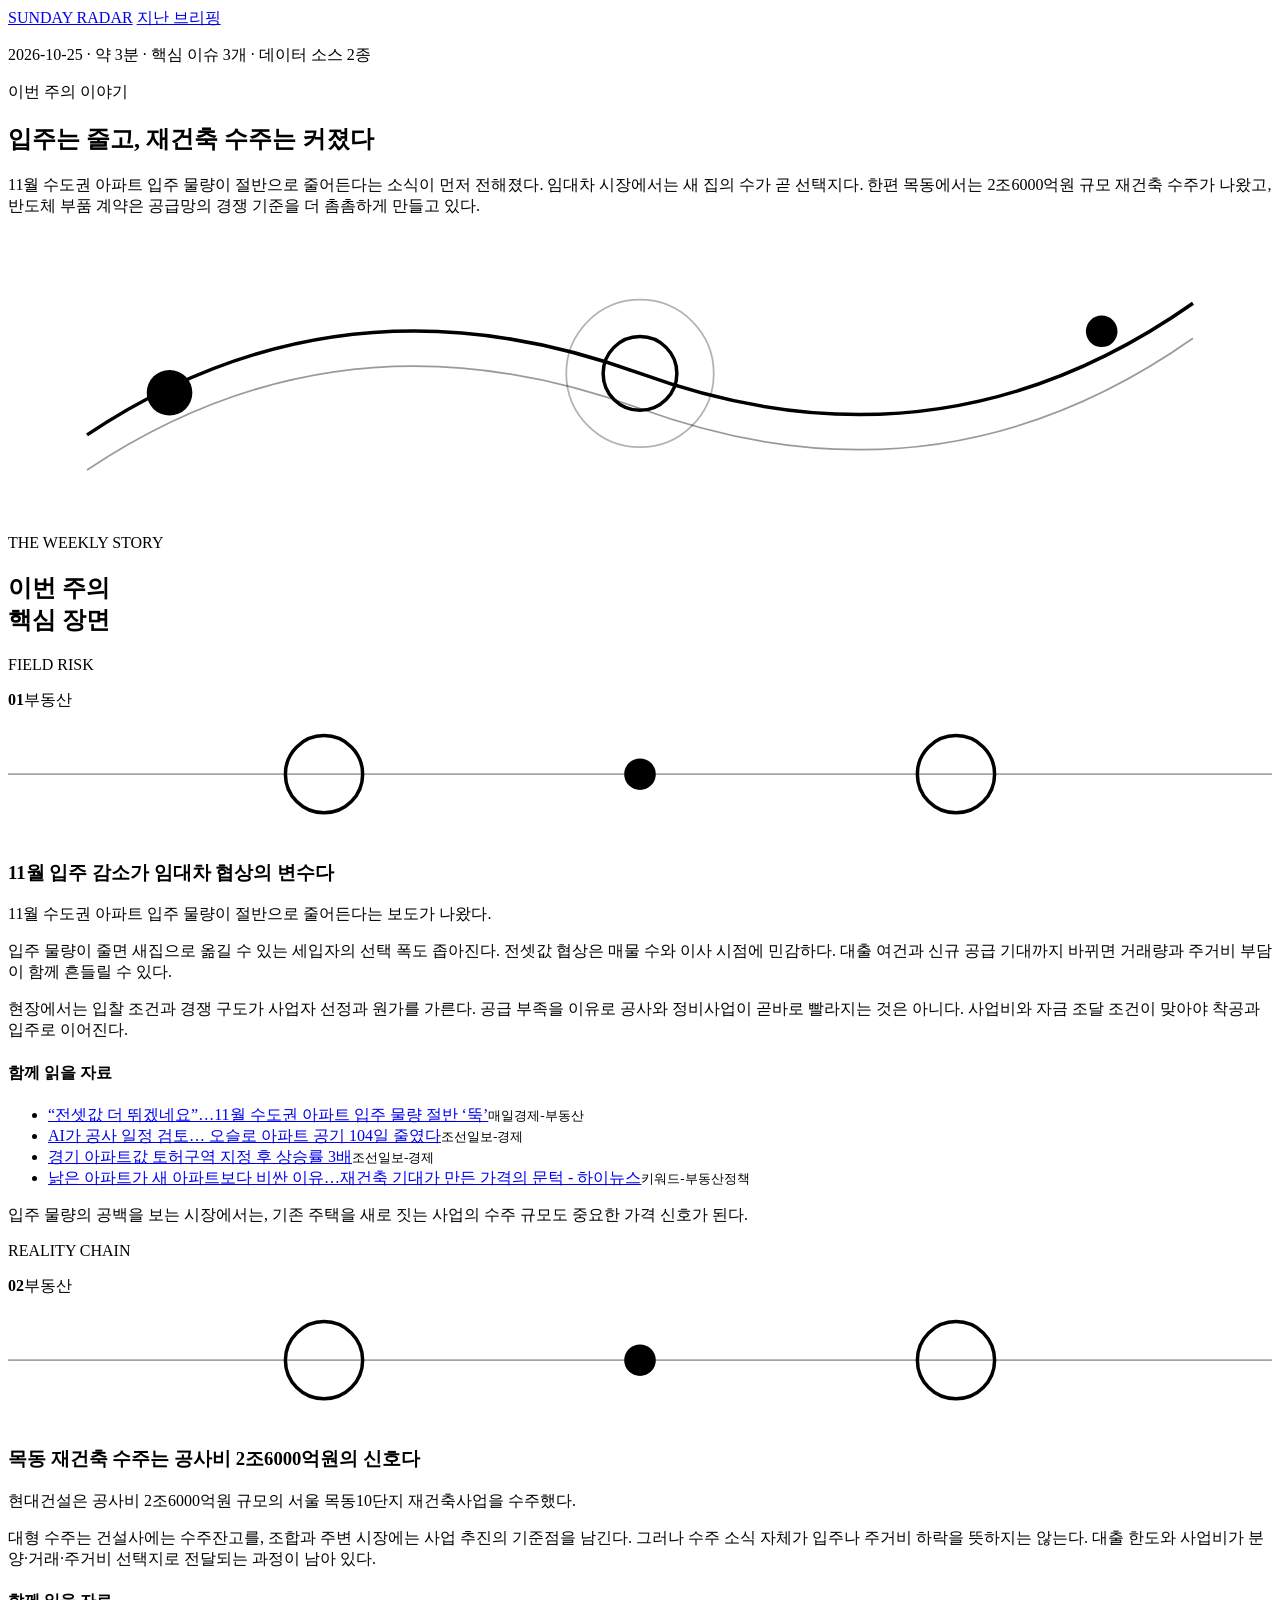
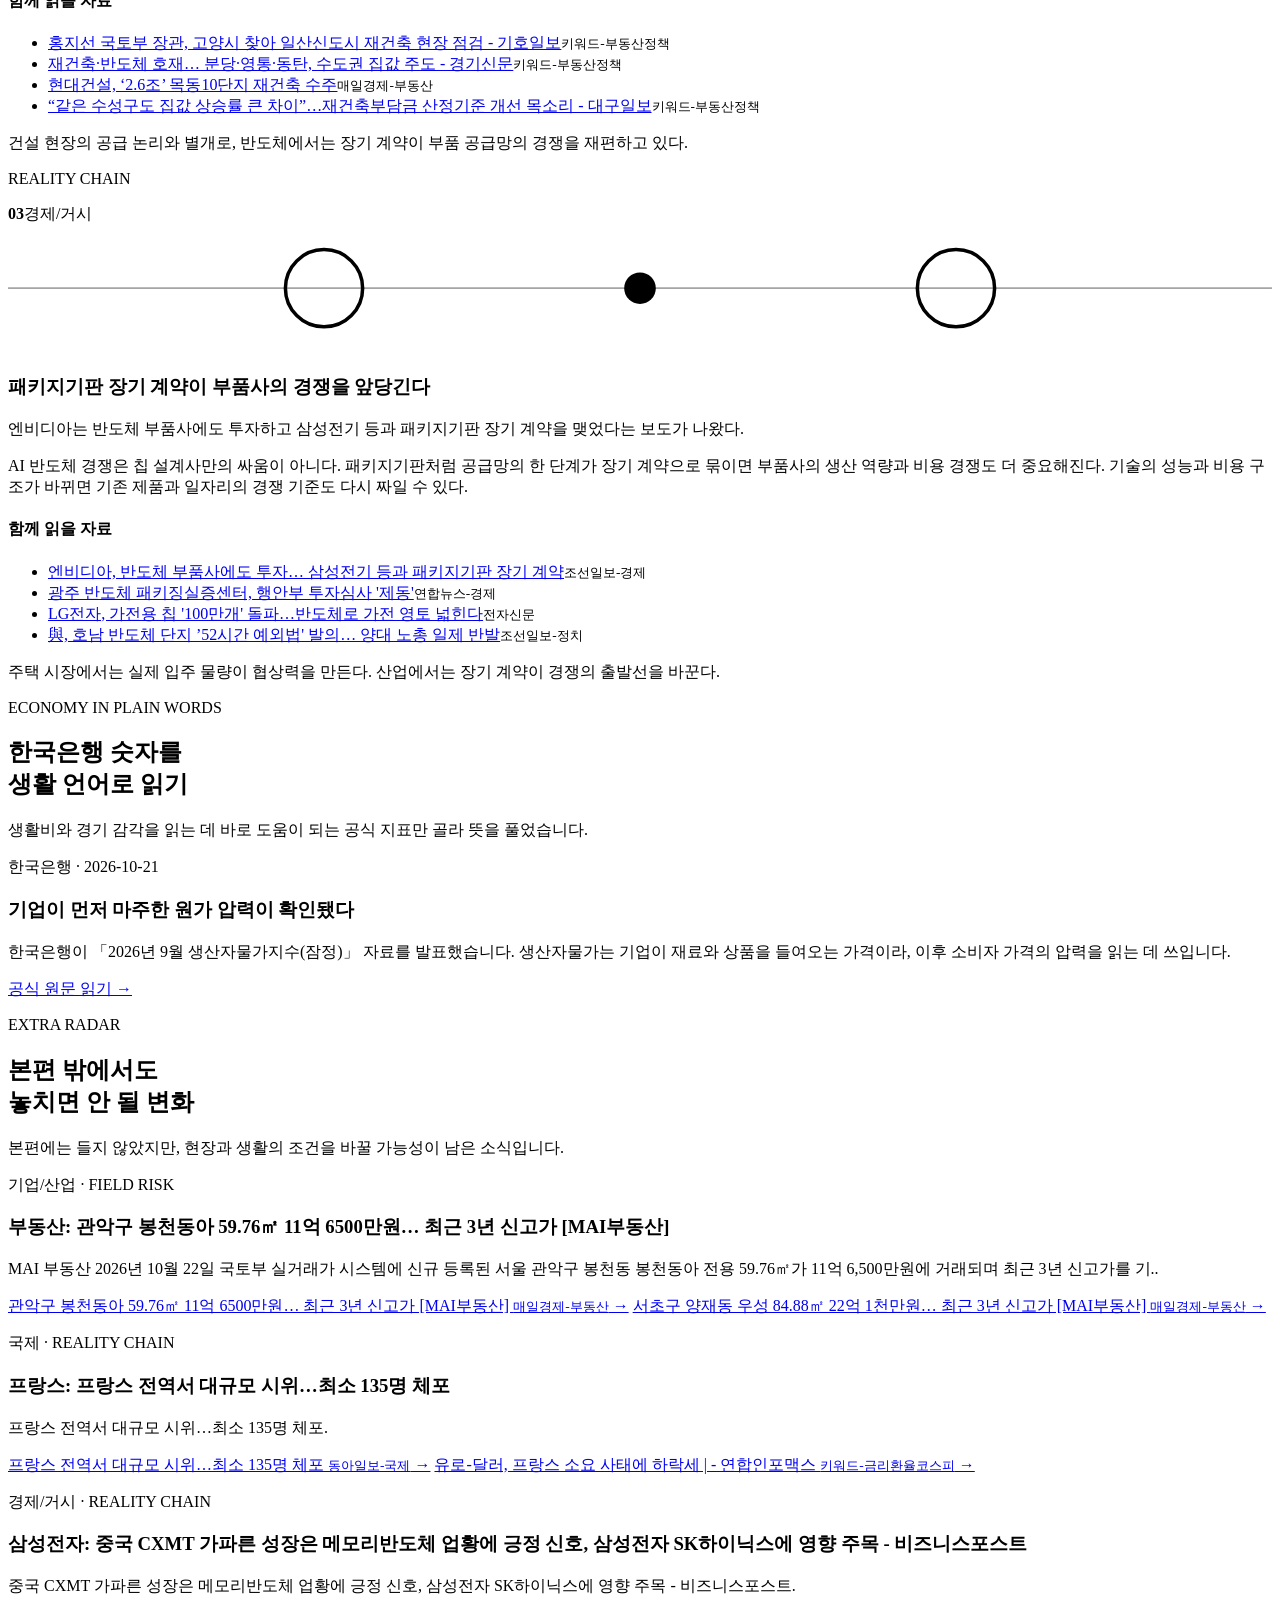
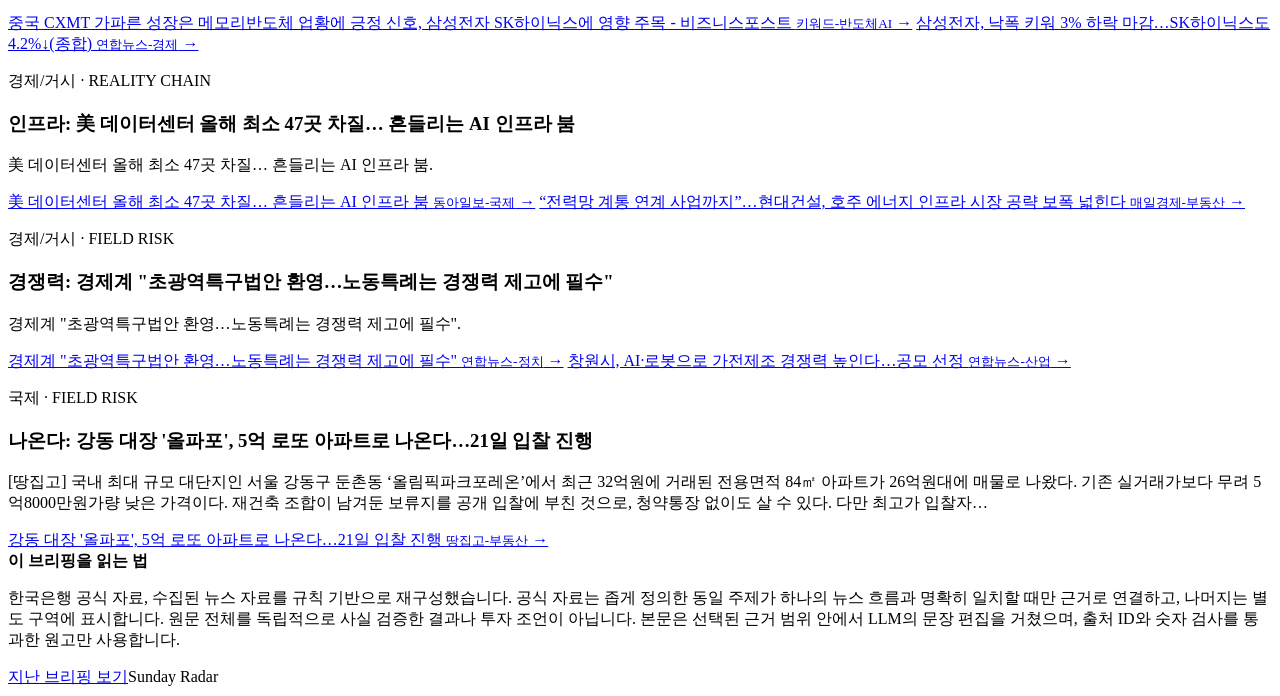
==== commit 93cdfa80: "Publish Sunday Radar 2026-10-25" ====
--- a/docs/index.html
+++ b/docs/index.html
@@ -4,7 +4,7 @@
   <meta charset="utf-8">
   <meta name="viewport" content="width=device-width, initial-scale=1">
   <meta name="description" content="정치·정책과 시장·생활의 연결을 읽는 주간 브리핑">
-  <title>Sunday Radar — 2026-10-18</title>
+  <title>Sunday Radar — 2026-10-25</title>
   <link rel="stylesheet" href="/sunday-radar/assets/style.css">
 </head>
 <body>
@@ -16,10 +16,10 @@
   </header>
   <main class="shell">
     <section class="hero">
-      <p class="edition">2026-10-18 · 약 3분 · 핵심 이슈 3개 · 데이터 소스 2종</p>
+      <p class="edition">2026-10-25 · 약 3분 · 핵심 이슈 3개 · 데이터 소스 2종</p>
       <p class="hero-label">이번 주의 이야기</p>
-      <h1>재건축은 인가를 받았고, 서울 아파트 가격표는 먼저 움직였다</h1>
-      <p class="lede">강남구 가람아파트가 재건축 조합설립인가를 받았다. 사업이 곧 착공으로 이어지는 것은 아니지만, 인가 이후에는 자금 조달과 설계·인허가 조건이 일정과 비용을 가른다. 한편 영등포구 당산동에서는 최근 3년 신고가 거래가 나왔다. 공급의 시간과 매매의 가격은 같은 속도로 움직이지 않는다.</p>
+      <h1>입주는 줄고, 재건축 수주는 커졌다</h1>
+      <p class="lede">11월 수도권 아파트 입주 물량이 절반으로 줄어든다는 소식이 먼저 전해졌다. 임대차 시장에서는 새 집의 수가 곧 선택지다. 한편 목동에서는 2조6000억원 규모 재건축 수주가 나왔고, 반도체 부품 계약은 공급망의 경쟁 기준을 더 촘촘하게 만들고 있다.</p>
       <div class="hero-art" aria-hidden="true">
         <svg viewBox="0 0 720 160" preserveAspectRatio="xMidYMid meet" focusable="false" xmlns="http://www.w3.org/2000/svg">
           <path d="M45 115Q190 18 360 80T675 40" fill="none" stroke="currentColor" stroke-width="2"/>
@@ -43,15 +43,15 @@
             <circle cx="540" cy="36" r="22" fill="none" stroke="currentColor" stroke-width="2"/>
           </svg>
         </div>
-        <h3>조합 인가 뒤에도 착공을 결정하는 것은 자금과 인허가다</h3>
+        <h3>11월 입주 감소가 임대차 협상의 변수다</h3>
         <div class="story-copy">
-          <p class="story-paragraph story-paragraph-fact">강남구는 가람아파트 재건축 조합설립을 인가했다. 수서택지지구 첫 사례로 보도됐다.</p>
-          <p class="story-paragraph story-paragraph-interpretation">조합설립인가는 사업의 중요한 출발점이지만 착공 자체를 뜻하지는 않는다. 이후 인허가 조건과 처리 기간, 자금 조달이 실제 일정과 사업비를 좌우한다. 조합원에게는 분담금과 이주·입주 시점의 문제이고, 인근 거주자에게는 공급 기대가 현실화되는 속도의 문제다.</p>
-          <p class="story-paragraph story-paragraph-fact">신축과 정비사업에서는 로봇주차를 설계 단계부터 검토하는 사례가 늘고 있다. 도입 여부는 구조·소방·동선·유지관리·인허가 기준 검토를 필요로 한다.</p>
+          <p class="story-paragraph story-paragraph-fact">11월 수도권 아파트 입주 물량이 절반으로 줄어든다는 보도가 나왔다.</p>
+          <p class="story-paragraph story-paragraph-interpretation">입주 물량이 줄면 새집으로 옮길 수 있는 세입자의 선택 폭도 좁아진다. 전셋값 협상은 매물 수와 이사 시점에 민감하다. 대출 여건과 신규 공급 기대까지 바뀌면 거래량과 주거비 부담이 함께 흔들릴 수 있다.</p>
+          <p class="story-paragraph story-paragraph-interpretation">현장에서는 입찰 조건과 경쟁 구도가 사업자 선정과 원가를 가른다. 공급 부족을 이유로 공사와 정비사업이 곧바로 빨라지는 것은 아니다. 사업비와 자금 조달 조건이 맞아야 착공과 입주로 이어진다.</p>
         </div>
-<div class="sources"><h4>함께 읽을 자료</h4><ul><li><a href="https://news.google.com/rss/articles/CBMiZkFVX3lxTFBpSHB3bTBVTlJ3QTFtWTB2aF9KSXlLY3F3ZW5GQ0NfdFpOMVUyWEdJWU53WEtNWU9nR1BZN2gxMjJZRWhtX3M2OUpZWk9RR1UzU0E2MnBFZGZwaGsxU0NuNUU0OHlPQQ" rel="noopener noreferrer">강남구, 가람아파트 재건축 조합설립인가…수서택지지구 첫 사례 - 강남포스트</a><small>키워드-부동산정책</small></li><li><a href="https://www.mk.co.kr/news/realestate/12175163" rel="noopener noreferrer">구로구 개봉동 삼환아파트 59.4㎡ 7억 4천만원… 최근 3년 신고가 [MAI부동산]</a><small>매일경제-부동산</small></li><li><a href="https://www.mk.co.kr/news/economy/12173398" rel="noopener noreferrer">“사두면 한 달에 1400만원씩 뛰네”…서울 중간가격 아파트 매매가 10.8억</a><small>매일경제-부동산</small></li><li><a href="https://realty.chosun.com/site/data/html_dir/2026/10/14/2026101401282.html" rel="noopener noreferrer">"아파트 주차도 로봇 시대"…신축·정비사업서 도입 검토 늘어</a><small>땅집고-부동산</small></li></ul></div>      </article>
-<p class="story-transition">조합 인가는 출발선일 뿐이어서, 공급 목표가 현장 공정으로 바뀌는 속도를 따로 봐야 한다.</p>      <article class="issue-card issue-card-operational_risk" id="issue-2">
-        <p class="chapter-kicker">FIELD RISK</p>
+<div class="sources"><h4>함께 읽을 자료</h4><ul><li><a href="https://www.mk.co.kr/news/realestate/12179325" rel="noopener noreferrer">“전셋값 더 뛰겠네요”…11월 수도권 아파트 입주 물량 절반 ‘뚝’</a><small>매일경제-부동산</small></li><li><a href="https://www.chosun.com/economy/2026/10/21/Z4CIN453ZRC25APNSXJALS2534" rel="noopener noreferrer">AI가 공사 일정 검토… 오슬로 아파트 공기 104일 줄였다</a><small>조선일보-경제</small></li><li><a href="https://www.chosun.com/economy/real_estate/2026/10/19/4UVGQ2WJP5GR5CXWHJNXNACG5E" rel="noopener noreferrer">경기 아파트값 토허구역 지정 후 상승률 3배</a><small>조선일보-경제</small></li><li><a href="https://news.google.com/rss/articles/CBMid0FVX3lxTE94eDhxeXFwYTBycTRITlprVWYwQ2l2eEVCYkJidFM5Q0FqazRwajQwcmVQS2JLSTlTUmtiUW9zQ1VrTWFQWHJVV2NxYWM2c2JnYU5zTGIxT1plRzhLdTBxQlZudDJOejhVaXM0Yy11c1VPQ1k2eUsw" rel="noopener noreferrer">낡은 아파트가 새 아파트보다 비싼 이유…재건축 기대가 만든 가격의 문턱 - 하이뉴스</a><small>키워드-부동산정책</small></li></ul></div>      </article>
+<p class="story-transition">입주 물량의 공백을 보는 시장에서는, 기존 주택을 새로 짓는 사업의 수주 규모도 중요한 가격 신호가 된다.</p>      <article class="issue-card issue-card-real_world_chain" id="issue-2">
+        <p class="chapter-kicker">REALITY CHAIN</p>
         <div class="issue-number"><b>02</b><span>부동산</span></div>
         <div class="issue-art" aria-hidden="true">
           <svg viewBox="0 0 720 72" preserveAspectRatio="xMidYMid meet" focusable="false" xmlns="http://www.w3.org/2000/svg">
@@ -61,16 +61,15 @@
             <circle cx="540" cy="36" r="22" fill="none" stroke="currentColor" stroke-width="2"/>
           </svg>
         </div>
-        <h3>재건축 물량 목표보다 현장 일정표가 더 중요하다</h3>
+        <h3>목동 재건축 수주는 공사비 2조6000억원의 신호다</h3>
         <div class="story-copy">
-          <p class="story-paragraph story-paragraph-official_claim">서울시는 2031년까지 31만 가구 착공을 목표로 재개발·재건축을 본격화하고 있다고 보도됐다.</p>
-          <p class="story-paragraph story-paragraph-fact">가람아파트 재건축 조합설립인가는 수서택지지구 첫 사례로 보도됐다.</p>
-          <p class="story-paragraph story-paragraph-interpretation">착공 목표가 커도 개별 사업의 속도는 인가 범위와 조건, 자금 집행 시점에서 갈린다. 재건축의 공급 효과를 말할 때는 목표 물량보다 각 단지가 자금 조달과 착공 전 절차를 언제 넘는지를 봐야 한다. 이 과정이 길어지면 새 주택을 기다리는 수요와 기존 주택을 사용하는 가계의 선택도 그만큼 오래 현재 시장에 묶인다.</p>
+          <p class="story-paragraph story-paragraph-fact">현대건설은 공사비 2조6000억원 규모의 서울 목동10단지 재건축사업을 수주했다.</p>
+          <p class="story-paragraph story-paragraph-interpretation">대형 수주는 건설사에는 수주잔고를, 조합과 주변 시장에는 사업 추진의 기준점을 남긴다. 그러나 수주 소식 자체가 입주나 주거비 하락을 뜻하지는 않는다. 대출 한도와 사업비가 분양·거래·주거비 선택지로 전달되는 과정이 남아 있다.</p>
         </div>
-<div class="sources"><h4>함께 읽을 자료</h4><ul><li><a href="https://news.google.com/rss/articles/CBMiZkFVX3lxTFBpSHB3bTBVTlJ3QTFtWTB2aF9KSXlLY3F3ZW5GQ0NfdFpOMVUyWEdJWU53WEtNWU9nR1BZN2gxMjJZRWhtX3M2OUpZWk9RR1UzU0E2MnBFZGZwaGsxU0NuNUU0OHlPQQ" rel="noopener noreferrer">강남구, 가람아파트 재건축 조합설립인가…수서택지지구 첫 사례 - 강남포스트</a><small>키워드-부동산정책</small></li><li><a href="https://realty.chosun.com/site/data/html_dir/2026/10/14/2026101401890.html" rel="noopener noreferrer">"재건축 이주가 집값 자극? 실제론 반경 1km·2~3개월 '반짝' 수준”</a><small>땅집고-부동산</small></li><li><a href="https://www.mk.co.kr/news/realestate/12175583" rel="noopener noreferrer">IPARK현대산업개발, 광명 하안주공 6·7단지 재건축 수의계약 유력</a><small>매일경제-부동산</small></li><li><a href="https://news.google.com/rss/articles/CBMiS0FVX3lxTFBmOUtmbnF1NGM4eWZOOG43Z2NueHpZcDEtWWhqQlVId0FfUURJMGtxSHlNcEY1MUNaOE1vdGtoY3psazFOWDJaNjRsNA" rel="noopener noreferrer">목동 재건축 속도전에…'2만 가구 이주' 서남권 전세난 뇌관 되나 - 아이뉴스24</a><small>키워드-부동산정책</small></li></ul></div>      </article>
-<p class="story-transition">공급 계획의 시간이 길게 흐르는 동안, 매매시장에서는 개별 거래가 먼저 가격 신호를 만든다.</p>      <article class="issue-card issue-card-real_world_chain" id="issue-3">
+<div class="sources"><h4>함께 읽을 자료</h4><ul><li><a href="https://news.google.com/rss/articles/CBMib0FVX3lxTFBMTm9sTjd2OURsYWFGVVVqVVVibkFEa1p4dWZ6Sl9CX0pXSFRCdkZRbnU0YmhGMF91VVQzc1VHNVF5NWs2Y3NYOV9hdFVhSDJJalBSMm1aVEVtSUNySExqdnhUeXdqci1xSGZXV0piaw" rel="noopener noreferrer">홍지선 국토부 장관, 고양시 찾아 일산신도시 재건축 현장 점검 - 기호일보</a><small>키워드-부동산정책</small></li><li><a href="https://news.google.com/rss/articles/CBMiZEFVX3lxTE1ydGRvRjhNWmhEb09IMkJNbzZ2RzV4Qmx1b0c3YW9yN1I0WlI0UE81X2hHWEFjckZmYnA4M2dfT3dKNmtWZDJXd05OUHM4TDdrckZmdGVZV2h1TkpjMUxTaFd2QXQ" rel="noopener noreferrer">재건축·반도체 호재… 분당·영통·동탄, 수도권 집값 주도 - 경기신문</a><small>키워드-부동산정책</small></li><li><a href="https://www.mk.co.kr/news/realestate/12179609" rel="noopener noreferrer">현대건설, ‘2.6조’ 목동10단지 재건축 수주</a><small>매일경제-부동산</small></li><li><a href="https://news.google.com/rss/articles/CBMiaEFVX3lxTE1QdUYyUjVpaE53eVVPM1NEbWpXTmpVMDgtMHNfcndhMmRuR1Btd3BQRkVXY014ZjRwUGFnbVRrbVZJNjBvNzJ6ZlplYTJQaUtlYXlucE1kMlVGRGxpaDNGWEkxXzFMMGdh" rel="noopener noreferrer">“같은 수성구도 집값 상승률 큰 차이”…재건축부담금 산정기준 개선 목소리 - 대구일보</a><small>키워드-부동산정책</small></li></ul></div>      </article>
+<p class="story-transition">건설 현장의 공급 논리와 별개로, 반도체에서는 장기 계약이 부품 공급망의 경쟁을 재편하고 있다.</p>      <article class="issue-card issue-card-real_world_chain" id="issue-3">
         <p class="chapter-kicker">REALITY CHAIN</p>
-        <div class="issue-number"><b>03</b><span>부동산</span></div>
+        <div class="issue-number"><b>03</b><span>경제/거시</span></div>
         <div class="issue-art" aria-hidden="true">
           <svg viewBox="0 0 720 72" preserveAspectRatio="xMidYMid meet" focusable="false" xmlns="http://www.w3.org/2000/svg">
             <path d="M0 36h720" stroke="currentColor" stroke-width="1" opacity=".35"/>
@@ -79,71 +78,82 @@
             <circle cx="540" cy="36" r="22" fill="none" stroke="currentColor" stroke-width="2"/>
           </svg>
         </div>
-        <h3>당산의 신고가가 보여주는 것은 공급보다 빠른 가격 신호다</h3>
+        <h3>패키지기판 장기 계약이 부품사의 경쟁을 앞당긴다</h3>
         <div class="story-copy">
-          <p class="story-paragraph story-paragraph-fact">영등포구 당산삼성래미안4차 전용 84.94㎡는 23억5천만원에 거래됐고, 최근 3년 신고가로 보도됐다.</p>
-          <p class="story-paragraph story-paragraph-interpretation">개별 신고가 한 건이 지역 전체의 가격을 뜻하지는 않는다. 그러나 매수자는 대출 여건과 새 주택 공급 기대를 함께 계산하고, 그 판단은 거래량과 주거비 선택에 반영된다. 공급 계획이 장기 과제라면, 실수요자가 당장 마주하는 것은 현재 매물의 가격과 금융 비용이다.</p>
+          <p class="story-paragraph story-paragraph-fact">엔비디아는 반도체 부품사에도 투자하고 삼성전기 등과 패키지기판 장기 계약을 맺었다는 보도가 나왔다.</p>
+          <p class="story-paragraph story-paragraph-interpretation">AI 반도체 경쟁은 칩 설계사만의 싸움이 아니다. 패키지기판처럼 공급망의 한 단계가 장기 계약으로 묶이면 부품사의 생산 역량과 비용 경쟁도 더 중요해진다. 기술의 성능과 비용 구조가 바뀌면 기존 제품과 일자리의 경쟁 기준도 다시 짜일 수 있다.</p>
         </div>
-<div class="sources"><h4>함께 읽을 자료</h4><ul><li><a href="https://www.mk.co.kr/news/realestate/12177475" rel="noopener noreferrer">영등포구 당산삼성래미안4차 84.94㎡ 23억 5천만원… 최근 3년 신고가 [MAI부동산]</a><small>매일경제-부동산</small></li><li><a href="https://www.mk.co.kr/news/realestate/12173983" rel="noopener noreferrer">서울 핵심지에 조합없이 LH가 직접 재개발…정부 믿고 들어가볼까 [부동산 손품노트]</a><small>매일경제-부동산</small></li><li><a href="https://www.mk.co.kr/news/realestate/12177476" rel="noopener noreferrer">영등포구 대림동 우성1 62.37㎡ 8억 4천만원… 최근 3년 신고가 [MAI부동산]</a><small>매일경제-부동산</small></li><li><a href="https://www.mk.co.kr/news/realestate/12175182" rel="noopener noreferrer">성북구 보문동3가 현대I-PARK 84.57㎡ 12억 9천만원… 최근 3년 신고가 [MAI부동산]</a><small>매일경제-부동산</small></li></ul></div>      </article>
-<p class="story-conclusion">재건축의 핵심 숫자는 목표 가구 수가 아니라 착공까지 남은 절차다. 가격은 그 절차가 끝나기를 기다리지 않는다.</p>    </section>
+<div class="sources"><h4>함께 읽을 자료</h4><ul><li><a href="https://www.chosun.com/economy/tech_it/2026/10/23/MKCN5SGPYNEJZOQ6DAWQIES4UI" rel="noopener noreferrer">엔비디아, 반도체 부품사에도 투자… 삼성전기 등과 패키지기판 장기 계약</a><small>조선일보-경제</small></li><li><a href="https://www.yna.co.kr/view/AKR20261020140000054" rel="noopener noreferrer">광주 반도체 패키징실증센터, 행안부 투자심사 '제동'</a><small>연합뉴스-경제</small></li><li><a href="https://www.etnews.com/20261020000284" rel="noopener noreferrer">LG전자, 가전용 칩 '100만개' 돌파…반도체로 가전 영토 넓힌다</a><small>전자신문</small></li><li><a href="https://www.chosun.com/politics/assembly/2026/10/21/GWAYHJMZEFCK3LOQSZJ7V35UGM" rel="noopener noreferrer">與, 호남 반도체 단지 ’52시간 예외법' 발의… 양대 노총 일제 반발</a><small>조선일보-정치</small></li></ul></div>      </article>
+<p class="story-conclusion">주택 시장에서는 실제 입주 물량이 협상력을 만든다. 산업에서는 장기 계약이 경쟁의 출발선을 바꾼다.</p>    </section>
 
+    <section aria-labelledby="official-title">
+      <div class="section-heading secondary"><p>ECONOMY IN PLAIN WORDS</p><h2 id="official-title">한국은행 숫자를<br>생활 언어로 읽기</h2></div>
+      <p class="section-intro">생활비와 경기 감각을 읽는 데 바로 도움이 되는 공식 지표만 골라 뜻을 풀었습니다.</p>
+      <div class="reading-notes">
+        <article>
+          <p class="current-meta">한국은행 · 2026-10-21</p>
+          <h3>기업이 먼저 마주한 원가 압력이 확인됐다</h3>
+          <p>한국은행이 「2026년 9월 생산자물가지수(잠정)」 자료를 발표했습니다. 생산자물가는 기업이 재료와 상품을 들여오는 가격이라, 이후 소비자 가격의 압력을 읽는 데 쓰입니다.</p>
+          <a class="text-link" href="https://www.bok.or.kr/portal/bbs/B0000501/view.do?nttId=11065766&menuNo=200690" rel="noopener noreferrer">공식 원문 읽기 →</a>
+        </article>
+      </div>
+    </section>
 
     <section aria-labelledby="currents-title">
       <div class="section-heading secondary"><p>EXTRA RADAR</p><h2 id="currents-title">본편 밖에서도<br>놓치면 안 될 변화</h2></div>
       <p class="section-intro">본편에는 들지 않았지만, 현장과 생활의 조건을 바꿀 가능성이 남은 소식입니다.</p>
       <div class="reading-notes">
         <article>
-          <p class="current-meta">경제/거시 · REALITY CHAIN</p>
-          <h3>코스피: 국고채 금리, 코스피 급락·외인 매수에 이틀째 큰 폭 하락</h3>
-          <p>국고채 금리, 코스피 급락·외인 매수에 이틀째 큰 폭 하락.</p>
+          <p class="current-meta">기업/산업 · FIELD RISK</p>
+          <h3>부동산: 관악구 봉천동아 59.76㎡ 11억 6500만원… 최근 3년 신고가 [MAI부동산]</h3>
+          <p>MAI 부동산 2026년 10월 22일 국토부 실거래가 시스템에 신규 등록된 서울 관악구 봉천동 봉천동아 전용 59.76㎡가 11억 6,500만원에 거래되며 최근 3년 신고가를 기..</p>
           <div class="current-links">
-            <a class="text-link" href="https://www.yna.co.kr/view/AKR20261013164900008" rel="noopener noreferrer">국고채 금리, 코스피 급락·외인 매수에 이틀째 큰 폭 하락 <small>연합뉴스-경제</small> →</a>
-            <a class="text-link" href="https://www.yna.co.kr/view/AKR20261016141851008" rel="noopener noreferrer">국고채 금리 일제히 하락…코스피 반등에도 외인 매수 영향(종합) <small>연합뉴스-경제</small> →</a>
+            <a class="text-link" href="https://www.mk.co.kr/news/realestate/12183840" rel="noopener noreferrer">관악구 봉천동아 59.76㎡ 11억 6500만원… 최근 3년 신고가 [MAI부동산] <small>매일경제-부동산</small> →</a>
+            <a class="text-link" href="https://www.mk.co.kr/news/realestate/12183841" rel="noopener noreferrer">서초구 양재동 우성 84.88㎡ 22억 1천만원… 최근 3년 신고가 [MAI부동산] <small>매일경제-부동산</small> →</a>
           </div>
         </article>
         <article>
-          <p class="current-meta">기업/산업 · WEEKLY SIGNAL</p>
-          <h3>반도체: "반도체 제외하면 이미 정체"…한국경제 저성장 해법은</h3>
-          <p>"반도체 제외하면 이미 정체"…한국경제 저성장 해법은.</p>
+          <p class="current-meta">국제 · REALITY CHAIN</p>
+          <h3>프랑스: 프랑스 전역서 대규모 시위…최소 135명 체포</h3>
+          <p>프랑스 전역서 대규모 시위…최소 135명 체포.</p>
           <div class="current-links">
-            <a class="text-link" href="https://www.yna.co.kr/view/AKR20261012138300002" rel="noopener noreferrer">"반도체 제외하면 이미 정체"…한국경제 저성장 해법은 <small>연합뉴스-경제</small> →</a>
-            <a class="text-link" href="https://news.google.com/rss/articles/CBMicEFVX3lxTE12NW82SUZSWDhHRzRDOVk4U1dZT3ZYOU1NTEEwRENGU21velVKYkZmcTJlaHNLNTA1ZlZhZmtOOTNoeFZJR2hFbVJSYmZnODJZM1FxTmc1X09rc1Z4NUNyODBOc05xNFNleV9LUkxIMlM" rel="noopener noreferrer">[이슈+] 광주 직접 찾은 최태원…400조 반도체 클러스터 '속도전'의 조건은 - 비즈트리뷴 <small>키워드-반도체AI</small> →</a>
-          </div>
-        </article>
-        <article>
-          <p class="current-meta">부동산 · REALITY CHAIN</p>
-          <h3>신고가: 영등포구 대림동 우성1 62.37㎡ 8억 4천만원… 최근 3년 신고가 [MAI부동산]</h3>
-          <p>영등포구 대림동 우성1 62.37㎡ 8억 4천만원… 최근 3년 신고가 [MAI부동산].</p>
-          <div class="current-links">
-            <a class="text-link" href="https://www.mk.co.kr/news/realestate/12177476" rel="noopener noreferrer">영등포구 대림동 우성1 62.37㎡ 8억 4천만원… 최근 3년 신고가 [MAI부동산] <small>매일경제-부동산</small> →</a>
-            <a class="text-link" href="https://www.mk.co.kr/news/realestate/12177474" rel="noopener noreferrer">강서구 염창동 현대아이파크 84.84㎡ 14억 2천만원… 최근 3년 신고가 [MAI부동산] <small>매일경제-부동산</small> →</a>
-          </div>
-        </article>
-        <article>
-          <p class="current-meta">부동산 · FIELD RISK</p>
-          <h3>GTX: 복수 GTX 사업 착공 및 심사 통과</h3>
-          <p>복수 GTX 사업 착공 및 심사 통과.</p>
-          <div class="current-links">
-            <a class="text-link" href="https://news.google.com/rss/articles/CBMibEFVX3lxTFBvM3BvVlg2aHU0dUpsN0NKbEN2ZlkzZER4aDdHUWpoMG5OdkdlZmNoSEstUDV5V3JOUllQTDR6S0YwSnRzYllhNlZicS1rc2ZZZDAwNFNra09KWGN2eGpTX0NKcnB0dVJLUVJDUg" rel="noopener noreferrer">파주 운정 'GTX 문화공원' 11월 착공…역세권 랜드마크 조성 본격화 - 알티케이뉴스 <small>키워드-부동산정책</small> →</a>
-            <a class="text-link" href="https://news.google.com/rss/articles/CBMiW0FVX3lxTFBHQ3BuWUUwZzVZY2NWQ0FEcmZzTUdFTFhpYTBXV0x4eEoxOEdxaFFOU2FuMXRUS3hHcU9TblFvSzFOMmVrdTJhdVNXczMtWWNSY3p2NV9fWVBVNFk" rel="noopener noreferrer">GTX 개통, 부동산 영향 얼마나? - KBS 뉴스 <small>키워드-부동산정책</small> →</a>
-          </div>
-        </article>
-        <article>
-          <p class="current-meta">테크 · WEEKLY SIGNAL</p>
-          <h3>새로운: 오젬픽, 체중감량 뒤에 숨겨진 새로운 위험들 - 사이언스타임즈</h3>
-          <p>오젬픽, 체중감량 뒤에 숨겨진 새로운 위험들 - 사이언스타임즈.</p>
-          <div class="current-links">
-            <a class="text-link" href="https://news.google.com/rss/articles/CBMijwFBVV95cUxNaHJiVnJpc3FDTTNuMG9kLTFfR080cHYxblBZQUN2MG41V0l5OU1Bb2U4TXQ2dWs0MUVlWlh3LWZCVFhVd1J2blVWdkpsS3NRQzBpaFM2SVpQSmlRTHJXUVdPblF6WnVmRzZONG41QWtrNExPc2JLRjFsTVpsWVVScEhXWlV3RjJ3MlphRHdoNA" rel="noopener noreferrer">오젬픽, 체중감량 뒤에 숨겨진 새로운 위험들 - 사이언스타임즈 <small>사이언스타임즈</small> →</a>
-            <a class="text-link" href="https://www.yna.co.kr/view/AKR20261015169600017" rel="noopener noreferrer">'사이버펑크 엣지러너 2' 제작진 "전작과 다른 새로운 도전" <small>연합뉴스-산업</small> →</a>
+            <a class="text-link" href="https://www.donga.com/news/Inter/article/all/20261024/134901470/1" rel="noopener noreferrer">프랑스 전역서 대규모 시위…최소 135명 체포 <small>동아일보-국제</small> →</a>
+            <a class="text-link" href="https://news.google.com/rss/articles/CBMidEFVX3lxTE1VMEo3YnVxM3MwQmdlVmVMQWhKSE8tb3hXTy10blB1Nk5VQ2xVV3ZFRWRGbEZuQ0l4dHRJWEd1c3JiRVNWVC1YZXZZZkZjOUVQLTMxS3VETUMyY3A3VlZQUFRSQW5pQ3pGRVQ2c29QS2RkR2JJ" rel="noopener noreferrer">유로-달러, 프랑스 소요 사태에 하락세 | - 연합인포맥스 <small>키워드-금리환율코스피</small> →</a>
           </div>
         </article>
         <article>
           <p class="current-meta">경제/거시 · REALITY CHAIN</p>
-          <h3>삼성전자: 원화값 1330원대 강세…삼성전자 배당·美 금리가 변수</h3>
-          <p>원화값 1330원대 강세…삼성전자 배당·美 금리가 변수.</p>
+          <h3>삼성전자: 중국 CXMT 가파른 성장은 메모리반도체 업황에 긍정 신호, 삼성전자 SK하이닉스에 영향 주목 - 비즈니스포스트</h3>
+          <p>중국 CXMT 가파른 성장은 메모리반도체 업황에 긍정 신호, 삼성전자 SK하이닉스에 영향 주목 - 비즈니스포스트.</p>
           <div class="current-links">
-            <a class="text-link" href="https://www.mk.co.kr/news/economy/12174187" rel="noopener noreferrer">원화값 1330원대 강세…삼성전자 배당·美 금리가 변수 <small>매일경제-경제</small> →</a>
-            <a class="text-link" href="https://www.etnews.com/20261013000327" rel="noopener noreferrer">삼성전자 노하우 전수받는 中企…스마트공장에 AI 접목 추진 <small>전자신문</small> →</a>
+            <a class="text-link" href="https://news.google.com/rss/articles/CBMic0FVX3lxTE9IMFVkeE9KZVR3c3FaQzFDaktvX0F1TkZ3RkJEc2lwYXVxXy1zeXhscWlPU1NZY2RSdEl1VEQxYWFqbkZ4YVNPODdrVG1IUUF4WW9lRUNrSk9ydGtBRHlFMEp0cWxzeE9sNG5rb2ZXU0NNaEE" rel="noopener noreferrer">중국 CXMT 가파른 성장은 메모리반도체 업황에 긍정 신호, 삼성전자 SK하이닉스에 영향 주목 - 비즈니스포스트 <small>키워드-반도체AI</small> →</a>
+            <a class="text-link" href="https://www.yna.co.kr/view/AKR20261020043051008" rel="noopener noreferrer">삼성전자, 낙폭 키워 3% 하락 마감…SK하이닉스도 4.2%↓(종합) <small>연합뉴스-경제</small> →</a>
+          </div>
+        </article>
+        <article>
+          <p class="current-meta">경제/거시 · REALITY CHAIN</p>
+          <h3>인프라: 美 데이터센터 올해 최소 47곳 차질… 흔들리는 AI 인프라 붐</h3>
+          <p>美 데이터센터 올해 최소 47곳 차질… 흔들리는 AI 인프라 붐.</p>
+          <div class="current-links">
+            <a class="text-link" href="https://www.donga.com/news/Economy/article/all/20261019/134869919/2" rel="noopener noreferrer">美 데이터센터 올해 최소 47곳 차질… 흔들리는 AI 인프라 붐 <small>동아일보-국제</small> →</a>
+            <a class="text-link" href="https://www.mk.co.kr/news/realestate/12179239" rel="noopener noreferrer">“전력망 계통 연계 사업까지”…현대건설, 호주 에너지 인프라 시장 공략 보폭 넓힌다 <small>매일경제-부동산</small> →</a>
+          </div>
+        </article>
+        <article>
+          <p class="current-meta">경제/거시 · FIELD RISK</p>
+          <h3>경쟁력: 경제계 "초광역특구법안 환영…노동특례는 경쟁력 제고에 필수"</h3>
+          <p>경제계 "초광역특구법안 환영…노동특례는 경쟁력 제고에 필수".</p>
+          <div class="current-links">
+            <a class="text-link" href="https://www.yna.co.kr/view/AKR20261020144400003" rel="noopener noreferrer">경제계 "초광역특구법안 환영…노동특례는 경쟁력 제고에 필수" <small>연합뉴스-정치</small> →</a>
+            <a class="text-link" href="https://www.yna.co.kr/view/AKR20261020153100052" rel="noopener noreferrer">창원시, AI·로봇으로 가전제조 경쟁력 높인다…공모 선정 <small>연합뉴스-산업</small> →</a>
+          </div>
+        </article>
+        <article>
+          <p class="current-meta">국제 · FIELD RISK</p>
+          <h3>나온다: 강동 대장 '올파포', 5억 로또 아파트로 나온다…21일 입찰 진행</h3>
+          <p>[땅집고] 국내 최대 규모 대단지인 서울 강동구 둔촌동 ‘올림픽파크포레온’에서 최근 32억원에 거래된 전용면적 84㎡ 아파트가 26억원대에 매물로 나왔다. 기존 실거래가보다 무려 5억8000만원가량 낮은 가격이다. 재건축 조합이 남겨둔 보류지를 공개 입찰에 부친 것으로, 청약통장 없이도 살 수 있다. 다만 최고가 입찰자…</p>
+          <div class="current-links">
+            <a class="text-link" href="https://realty.chosun.com/site/data/html_dir/2026/10/19/2026101902668.html" rel="noopener noreferrer">강동 대장 '올파포', 5억 로또 아파트로 나온다…21일 입찰 진행 <small>땅집고-부동산</small> →</a>
           </div>
         </article>
       </div>
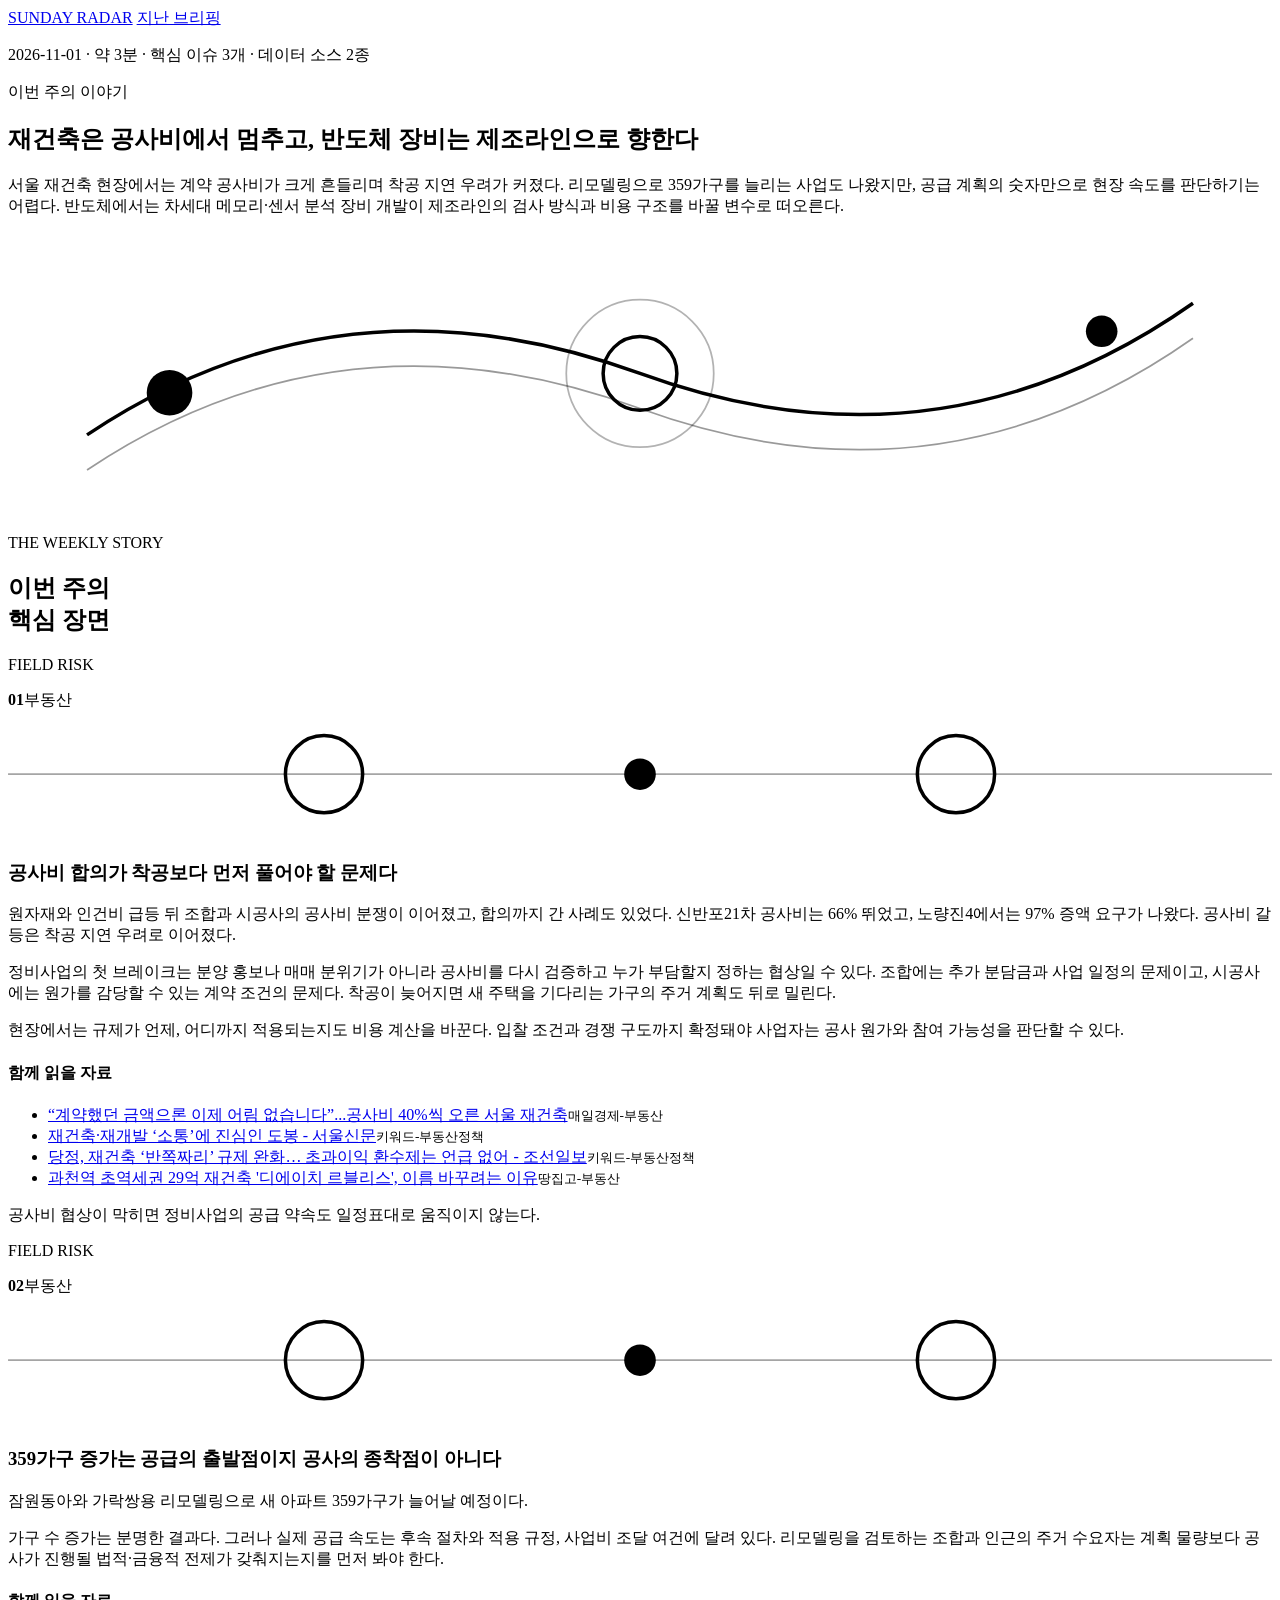
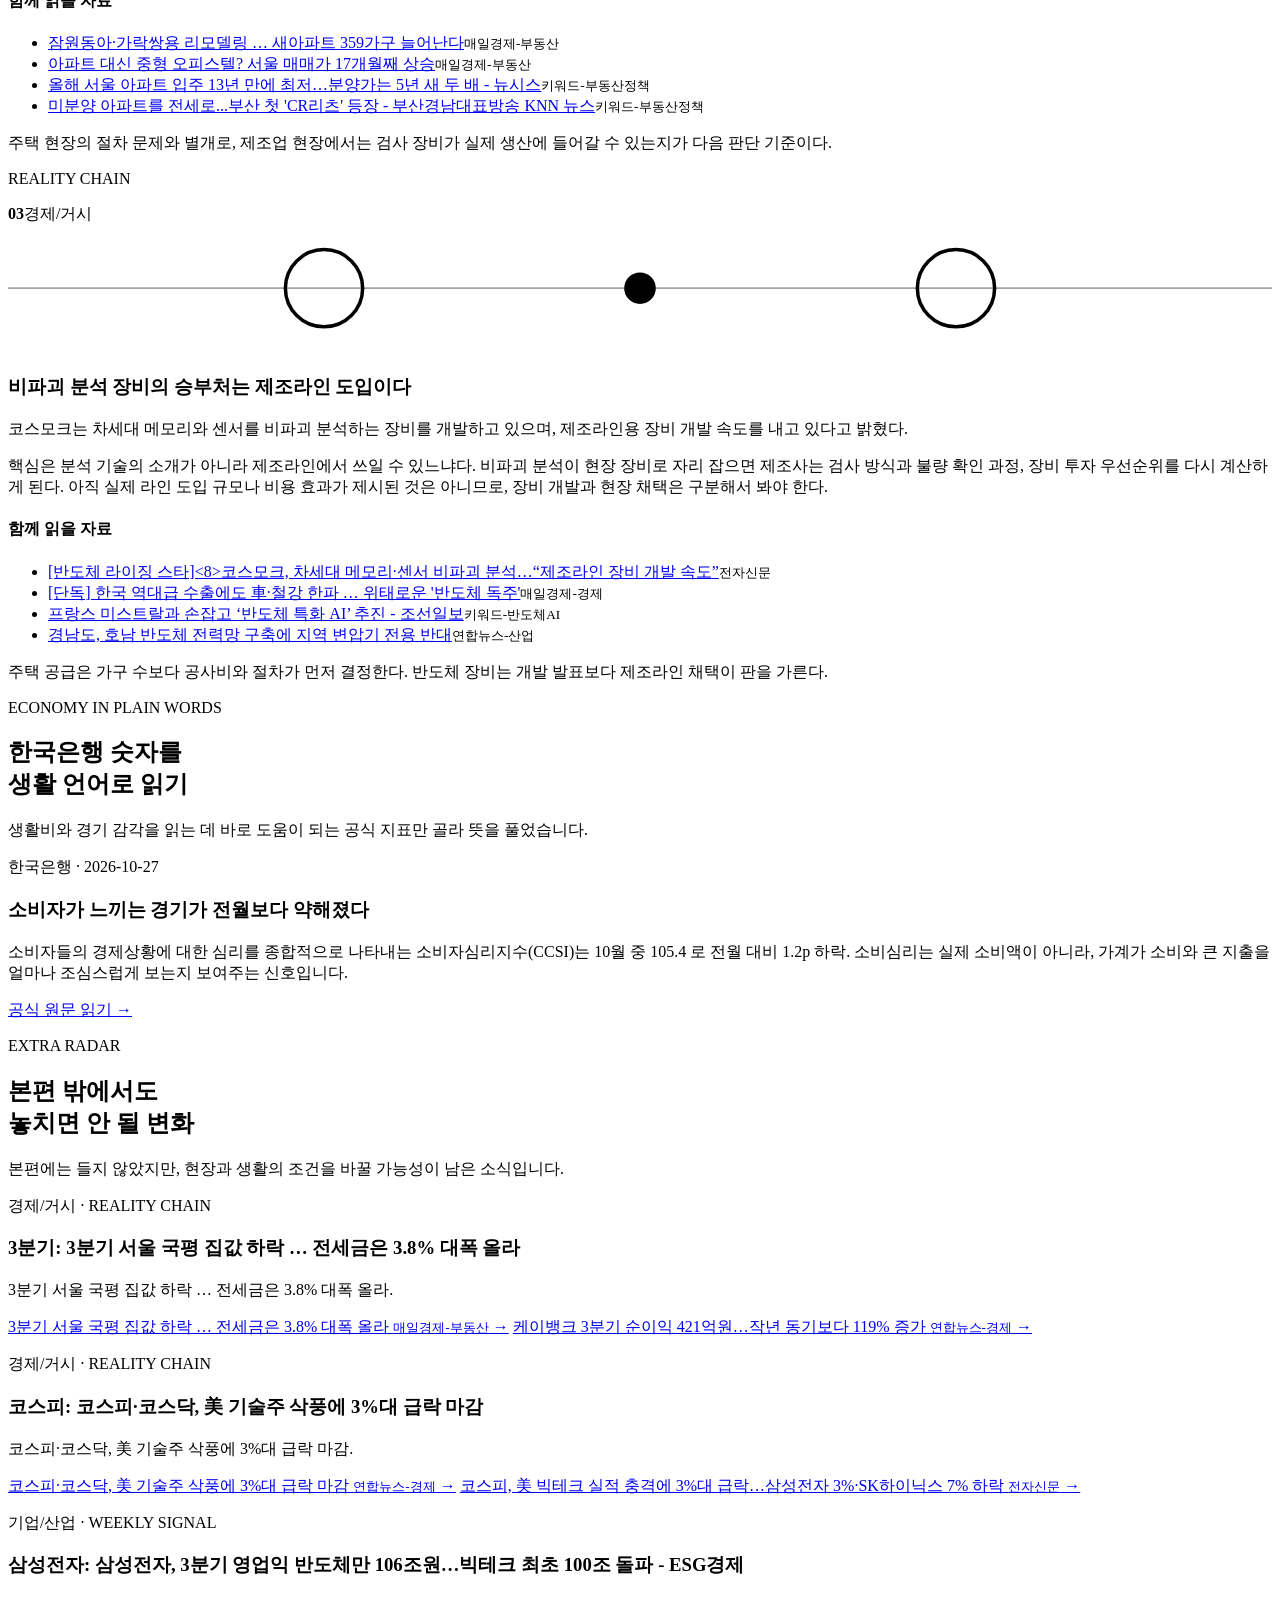
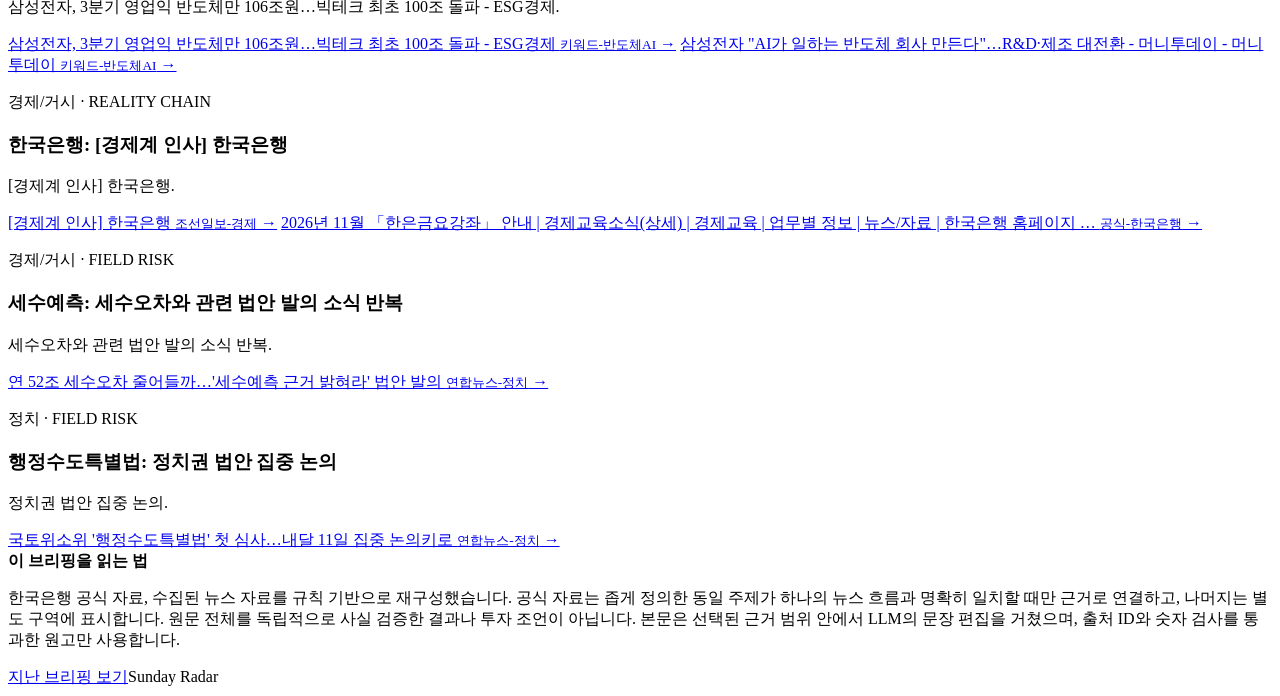
==== commit 06218a1c: "Publish Sunday Radar 2026-11-01" ====
--- a/docs/index.html
+++ b/docs/index.html
@@ -4,7 +4,7 @@
   <meta charset="utf-8">
   <meta name="viewport" content="width=device-width, initial-scale=1">
   <meta name="description" content="정치·정책과 시장·생활의 연결을 읽는 주간 브리핑">
-  <title>Sunday Radar — 2026-10-25</title>
+  <title>Sunday Radar — 2026-11-01</title>
   <link rel="stylesheet" href="/sunday-radar/assets/style.css">
 </head>
 <body>
@@ -16,10 +16,10 @@
   </header>
   <main class="shell">
     <section class="hero">
-      <p class="edition">2026-10-25 · 약 3분 · 핵심 이슈 3개 · 데이터 소스 2종</p>
+      <p class="edition">2026-11-01 · 약 3분 · 핵심 이슈 3개 · 데이터 소스 2종</p>
       <p class="hero-label">이번 주의 이야기</p>
-      <h1>입주는 줄고, 재건축 수주는 커졌다</h1>
-      <p class="lede">11월 수도권 아파트 입주 물량이 절반으로 줄어든다는 소식이 먼저 전해졌다. 임대차 시장에서는 새 집의 수가 곧 선택지다. 한편 목동에서는 2조6000억원 규모 재건축 수주가 나왔고, 반도체 부품 계약은 공급망의 경쟁 기준을 더 촘촘하게 만들고 있다.</p>
+      <h1>재건축은 공사비에서 멈추고, 반도체 장비는 제조라인으로 향한다</h1>
+      <p class="lede">서울 재건축 현장에서는 계약 공사비가 크게 흔들리며 착공 지연 우려가 커졌다. 리모델링으로 359가구를 늘리는 사업도 나왔지만, 공급 계획의 숫자만으로 현장 속도를 판단하기는 어렵다. 반도체에서는 차세대 메모리·센서 분석 장비 개발이 제조라인의 검사 방식과 비용 구조를 바꿀 변수로 떠오른다.</p>
       <div class="hero-art" aria-hidden="true">
         <svg viewBox="0 0 720 160" preserveAspectRatio="xMidYMid meet" focusable="false" xmlns="http://www.w3.org/2000/svg">
           <path d="M45 115Q190 18 360 80T675 40" fill="none" stroke="currentColor" stroke-width="2"/>
@@ -43,15 +43,15 @@
             <circle cx="540" cy="36" r="22" fill="none" stroke="currentColor" stroke-width="2"/>
           </svg>
         </div>
-        <h3>11월 입주 감소가 임대차 협상의 변수다</h3>
+        <h3>공사비 합의가 착공보다 먼저 풀어야 할 문제다</h3>
         <div class="story-copy">
-          <p class="story-paragraph story-paragraph-fact">11월 수도권 아파트 입주 물량이 절반으로 줄어든다는 보도가 나왔다.</p>
-          <p class="story-paragraph story-paragraph-interpretation">입주 물량이 줄면 새집으로 옮길 수 있는 세입자의 선택 폭도 좁아진다. 전셋값 협상은 매물 수와 이사 시점에 민감하다. 대출 여건과 신규 공급 기대까지 바뀌면 거래량과 주거비 부담이 함께 흔들릴 수 있다.</p>
-          <p class="story-paragraph story-paragraph-interpretation">현장에서는 입찰 조건과 경쟁 구도가 사업자 선정과 원가를 가른다. 공급 부족을 이유로 공사와 정비사업이 곧바로 빨라지는 것은 아니다. 사업비와 자금 조달 조건이 맞아야 착공과 입주로 이어진다.</p>
+          <p class="story-paragraph story-paragraph-fact">원자재와 인건비 급등 뒤 조합과 시공사의 공사비 분쟁이 이어졌고, 합의까지 간 사례도 있었다. 신반포21차 공사비는 66% 뛰었고, 노량진4에서는 97% 증액 요구가 나왔다. 공사비 갈등은 착공 지연 우려로 이어졌다.</p>
+          <p class="story-paragraph story-paragraph-interpretation">정비사업의 첫 브레이크는 분양 홍보나 매매 분위기가 아니라 공사비를 다시 검증하고 누가 부담할지 정하는 협상일 수 있다. 조합에는 추가 분담금과 사업 일정의 문제이고, 시공사에는 원가를 감당할 수 있는 계약 조건의 문제다. 착공이 늦어지면 새 주택을 기다리는 가구의 주거 계획도 뒤로 밀린다.</p>
+          <p class="story-paragraph story-paragraph-interpretation">현장에서는 규제가 언제, 어디까지 적용되는지도 비용 계산을 바꾼다. 입찰 조건과 경쟁 구도까지 확정돼야 사업자는 공사 원가와 참여 가능성을 판단할 수 있다.</p>
         </div>
-<div class="sources"><h4>함께 읽을 자료</h4><ul><li><a href="https://www.mk.co.kr/news/realestate/12179325" rel="noopener noreferrer">“전셋값 더 뛰겠네요”…11월 수도권 아파트 입주 물량 절반 ‘뚝’</a><small>매일경제-부동산</small></li><li><a href="https://www.chosun.com/economy/2026/10/21/Z4CIN453ZRC25APNSXJALS2534" rel="noopener noreferrer">AI가 공사 일정 검토… 오슬로 아파트 공기 104일 줄였다</a><small>조선일보-경제</small></li><li><a href="https://www.chosun.com/economy/real_estate/2026/10/19/4UVGQ2WJP5GR5CXWHJNXNACG5E" rel="noopener noreferrer">경기 아파트값 토허구역 지정 후 상승률 3배</a><small>조선일보-경제</small></li><li><a href="https://news.google.com/rss/articles/CBMid0FVX3lxTE94eDhxeXFwYTBycTRITlprVWYwQ2l2eEVCYkJidFM5Q0FqazRwajQwcmVQS2JLSTlTUmtiUW9zQ1VrTWFQWHJVV2NxYWM2c2JnYU5zTGIxT1plRzhLdTBxQlZudDJOejhVaXM0Yy11c1VPQ1k2eUsw" rel="noopener noreferrer">낡은 아파트가 새 아파트보다 비싼 이유…재건축 기대가 만든 가격의 문턱 - 하이뉴스</a><small>키워드-부동산정책</small></li></ul></div>      </article>
-<p class="story-transition">입주 물량의 공백을 보는 시장에서는, 기존 주택을 새로 짓는 사업의 수주 규모도 중요한 가격 신호가 된다.</p>      <article class="issue-card issue-card-real_world_chain" id="issue-2">
-        <p class="chapter-kicker">REALITY CHAIN</p>
+<div class="sources"><h4>함께 읽을 자료</h4><ul><li><a href="https://www.mk.co.kr/news/realestate/12185267" rel="noopener noreferrer">“계약했던 금액으론 이제 어림 없습니다”...공사비 40%씩 오른 서울 재건축</a><small>매일경제-부동산</small></li><li><a href="https://news.google.com/rss/articles/[base64]" rel="noopener noreferrer">재건축·재개발 ‘소통’에 진심인 도봉 - 서울신문</a><small>키워드-부동산정책</small></li><li><a href="https://news.google.com/rss/articles/CBMiiAFBVV95cUxQX3FFMVdBbEFDM2NUY1ZHYTZPbkMwTzJpTFhXS0lFVnJ6bzcwamN1bU9yYlBDM3BWQzdUem8yTlNwcDhlU1ZleFM2Zmg3SFVDN2k3QTVzMWc4T3RMMC1jZ2VLVFladk4tSVJFeWVZWUstaDVNeEVHUlM0dUEzdjFUdFZhWHNURndq" rel="noopener noreferrer">당정, 재건축 ‘반쪽짜리’ 규제 완화… 초과이익 환수제는 언급 없어 - 조선일보</a><small>키워드-부동산정책</small></li><li><a href="https://realty.chosun.com/site/data/html_dir/2026/10/28/2026102803052.html" rel="noopener noreferrer">과천역 초역세권 29억 재건축 '디에이치 르블리스', 이름 바꾸려는 이유</a><small>땅집고-부동산</small></li></ul></div>      </article>
+<p class="story-transition">공사비 협상이 막히면 정비사업의 공급 약속도 일정표대로 움직이지 않는다.</p>      <article class="issue-card issue-card-operational_risk" id="issue-2">
+        <p class="chapter-kicker">FIELD RISK</p>
         <div class="issue-number"><b>02</b><span>부동산</span></div>
         <div class="issue-art" aria-hidden="true">
           <svg viewBox="0 0 720 72" preserveAspectRatio="xMidYMid meet" focusable="false" xmlns="http://www.w3.org/2000/svg">
@@ -61,13 +61,13 @@
             <circle cx="540" cy="36" r="22" fill="none" stroke="currentColor" stroke-width="2"/>
           </svg>
         </div>
-        <h3>목동 재건축 수주는 공사비 2조6000억원의 신호다</h3>
+        <h3>359가구 증가는 공급의 출발점이지 공사의 종착점이 아니다</h3>
         <div class="story-copy">
-          <p class="story-paragraph story-paragraph-fact">현대건설은 공사비 2조6000억원 규모의 서울 목동10단지 재건축사업을 수주했다.</p>
-          <p class="story-paragraph story-paragraph-interpretation">대형 수주는 건설사에는 수주잔고를, 조합과 주변 시장에는 사업 추진의 기준점을 남긴다. 그러나 수주 소식 자체가 입주나 주거비 하락을 뜻하지는 않는다. 대출 한도와 사업비가 분양·거래·주거비 선택지로 전달되는 과정이 남아 있다.</p>
+          <p class="story-paragraph story-paragraph-fact">잠원동아와 가락쌍용 리모델링으로 새 아파트 359가구가 늘어날 예정이다.</p>
+          <p class="story-paragraph story-paragraph-interpretation">가구 수 증가는 분명한 결과다. 그러나 실제 공급 속도는 후속 절차와 적용 규정, 사업비 조달 여건에 달려 있다. 리모델링을 검토하는 조합과 인근의 주거 수요자는 계획 물량보다 공사가 진행될 법적·금융적 전제가 갖춰지는지를 먼저 봐야 한다.</p>
         </div>
-<div class="sources"><h4>함께 읽을 자료</h4><ul><li><a href="https://news.google.com/rss/articles/CBMib0FVX3lxTFBMTm9sTjd2OURsYWFGVVVqVVVibkFEa1p4dWZ6Sl9CX0pXSFRCdkZRbnU0YmhGMF91VVQzc1VHNVF5NWs2Y3NYOV9hdFVhSDJJalBSMm1aVEVtSUNySExqdnhUeXdqci1xSGZXV0piaw" rel="noopener noreferrer">홍지선 국토부 장관, 고양시 찾아 일산신도시 재건축 현장 점검 - 기호일보</a><small>키워드-부동산정책</small></li><li><a href="https://news.google.com/rss/articles/CBMiZEFVX3lxTE1ydGRvRjhNWmhEb09IMkJNbzZ2RzV4Qmx1b0c3YW9yN1I0WlI0UE81X2hHWEFjckZmYnA4M2dfT3dKNmtWZDJXd05OUHM4TDdrckZmdGVZV2h1TkpjMUxTaFd2QXQ" rel="noopener noreferrer">재건축·반도체 호재… 분당·영통·동탄, 수도권 집값 주도 - 경기신문</a><small>키워드-부동산정책</small></li><li><a href="https://www.mk.co.kr/news/realestate/12179609" rel="noopener noreferrer">현대건설, ‘2.6조’ 목동10단지 재건축 수주</a><small>매일경제-부동산</small></li><li><a href="https://news.google.com/rss/articles/CBMiaEFVX3lxTE1QdUYyUjVpaE53eVVPM1NEbWpXTmpVMDgtMHNfcndhMmRuR1Btd3BQRkVXY014ZjRwUGFnbVRrbVZJNjBvNzJ6ZlplYTJQaUtlYXlucE1kMlVGRGxpaDNGWEkxXzFMMGdh" rel="noopener noreferrer">“같은 수성구도 집값 상승률 큰 차이”…재건축부담금 산정기준 개선 목소리 - 대구일보</a><small>키워드-부동산정책</small></li></ul></div>      </article>
-<p class="story-transition">건설 현장의 공급 논리와 별개로, 반도체에서는 장기 계약이 부품 공급망의 경쟁을 재편하고 있다.</p>      <article class="issue-card issue-card-real_world_chain" id="issue-3">
+<div class="sources"><h4>함께 읽을 자료</h4><ul><li><a href="https://www.mk.co.kr/news/realestate/12188625" rel="noopener noreferrer">잠원동아·가락쌍용 리모델링 … 새아파트 359가구 늘어난다</a><small>매일경제-부동산</small></li><li><a href="https://www.mk.co.kr/news/realestate/12187316" rel="noopener noreferrer">아파트 대신 중형 오피스텔? 서울 매매가 17개월째 상승</a><small>매일경제-부동산</small></li><li><a href="https://news.google.com/rss/articles/[base64]" rel="noopener noreferrer">올해 서울 아파트 입주 13년 만에 최저…분양가는 5년 새 두 배 - 뉴시스</a><small>키워드-부동산정책</small></li><li><a href="https://news.google.com/rss/articles/CBMiVEFVX3lxTE80c0dyRUlLVXZnVy12WGU3eGdVUEhuU3hXNjZ0LU4zbGZ2a2JjczUtMnZhT25pc0hVa01Td3Bia3JjSVNYRXR6M25MOHZQeGxtMTF6eg" rel="noopener noreferrer">미분양 아파트를 전세로...부산 첫 'CR리츠' 등장 - 부산경남대표방송 KNN 뉴스</a><small>키워드-부동산정책</small></li></ul></div>      </article>
+<p class="story-transition">주택 현장의 절차 문제와 별개로, 제조업 현장에서는 검사 장비가 실제 생산에 들어갈 수 있는지가 다음 판단 기준이다.</p>      <article class="issue-card issue-card-real_world_chain" id="issue-3">
         <p class="chapter-kicker">REALITY CHAIN</p>
         <div class="issue-number"><b>03</b><span>경제/거시</span></div>
         <div class="issue-art" aria-hidden="true">
@@ -78,23 +78,23 @@
             <circle cx="540" cy="36" r="22" fill="none" stroke="currentColor" stroke-width="2"/>
           </svg>
         </div>
-        <h3>패키지기판 장기 계약이 부품사의 경쟁을 앞당긴다</h3>
+        <h3>비파괴 분석 장비의 승부처는 제조라인 도입이다</h3>
         <div class="story-copy">
-          <p class="story-paragraph story-paragraph-fact">엔비디아는 반도체 부품사에도 투자하고 삼성전기 등과 패키지기판 장기 계약을 맺었다는 보도가 나왔다.</p>
-          <p class="story-paragraph story-paragraph-interpretation">AI 반도체 경쟁은 칩 설계사만의 싸움이 아니다. 패키지기판처럼 공급망의 한 단계가 장기 계약으로 묶이면 부품사의 생산 역량과 비용 경쟁도 더 중요해진다. 기술의 성능과 비용 구조가 바뀌면 기존 제품과 일자리의 경쟁 기준도 다시 짜일 수 있다.</p>
+          <p class="story-paragraph story-paragraph-fact">코스모크는 차세대 메모리와 센서를 비파괴 분석하는 장비를 개발하고 있으며, 제조라인용 장비 개발 속도를 내고 있다고 밝혔다.</p>
+          <p class="story-paragraph story-paragraph-interpretation">핵심은 분석 기술의 소개가 아니라 제조라인에서 쓰일 수 있느냐다. 비파괴 분석이 현장 장비로 자리 잡으면 제조사는 검사 방식과 불량 확인 과정, 장비 투자 우선순위를 다시 계산하게 된다. 아직 실제 라인 도입 규모나 비용 효과가 제시된 것은 아니므로, 장비 개발과 현장 채택은 구분해서 봐야 한다.</p>
         </div>
-<div class="sources"><h4>함께 읽을 자료</h4><ul><li><a href="https://www.chosun.com/economy/tech_it/2026/10/23/MKCN5SGPYNEJZOQ6DAWQIES4UI" rel="noopener noreferrer">엔비디아, 반도체 부품사에도 투자… 삼성전기 등과 패키지기판 장기 계약</a><small>조선일보-경제</small></li><li><a href="https://www.yna.co.kr/view/AKR20261020140000054" rel="noopener noreferrer">광주 반도체 패키징실증센터, 행안부 투자심사 '제동'</a><small>연합뉴스-경제</small></li><li><a href="https://www.etnews.com/20261020000284" rel="noopener noreferrer">LG전자, 가전용 칩 '100만개' 돌파…반도체로 가전 영토 넓힌다</a><small>전자신문</small></li><li><a href="https://www.chosun.com/politics/assembly/2026/10/21/GWAYHJMZEFCK3LOQSZJ7V35UGM" rel="noopener noreferrer">與, 호남 반도체 단지 ’52시간 예외법' 발의… 양대 노총 일제 반발</a><small>조선일보-정치</small></li></ul></div>      </article>
-<p class="story-conclusion">주택 시장에서는 실제 입주 물량이 협상력을 만든다. 산업에서는 장기 계약이 경쟁의 출발선을 바꾼다.</p>    </section>
+<div class="sources"><h4>함께 읽을 자료</h4><ul><li><a href="https://www.etnews.com/20261030000209" rel="noopener noreferrer">[반도체 라이징 스타]&lt;8&gt;코스모크, 차세대 메모리·센서 비파괴 분석…“제조라인 장비 개발 속도”</a><small>전자신문</small></li><li><a href="https://www.mk.co.kr/news/economy/12186126" rel="noopener noreferrer">[단독] 한국 역대급 수출에도 車·철강 한파 … 위태로운 '반도체 독주'</a><small>매일경제-경제</small></li><li><a href="https://news.google.com/rss/articles/CBMigwFBVV95cUxOSDJvcTliWFdpR2NDSEtaakZrdk02QU9lVjk5dHFfY0czdVAtVzZOb2tXenRYOUlYemxrTGhvblhBT1kzTVRDOEVvc2s1U1hxRkhlOEJOYXQ3dWNPbkczSzFFaDh1Q05uUWd4STBUX2twVjg1TnhubV9FdVZ1SS1COWZYMA" rel="noopener noreferrer">프랑스 미스트랄과 손잡고 ‘반도체 특화 AI’ 추진 - 조선일보</a><small>키워드-반도체AI</small></li><li><a href="https://www.yna.co.kr/view/AKR20261029180400052" rel="noopener noreferrer">경남도, 호남 반도체 전력망 구축에 지역 변압기 전용 반대</a><small>연합뉴스-산업</small></li></ul></div>      </article>
+<p class="story-conclusion">주택 공급은 가구 수보다 공사비와 절차가 먼저 결정한다. 반도체 장비는 개발 발표보다 제조라인 채택이 판을 가른다.</p>    </section>
 
     <section aria-labelledby="official-title">
       <div class="section-heading secondary"><p>ECONOMY IN PLAIN WORDS</p><h2 id="official-title">한국은행 숫자를<br>생활 언어로 읽기</h2></div>
       <p class="section-intro">생활비와 경기 감각을 읽는 데 바로 도움이 되는 공식 지표만 골라 뜻을 풀었습니다.</p>
       <div class="reading-notes">
         <article>
-          <p class="current-meta">한국은행 · 2026-10-21</p>
-          <h3>기업이 먼저 마주한 원가 압력이 확인됐다</h3>
-          <p>한국은행이 「2026년 9월 생산자물가지수(잠정)」 자료를 발표했습니다. 생산자물가는 기업이 재료와 상품을 들여오는 가격이라, 이후 소비자 가격의 압력을 읽는 데 쓰입니다.</p>
-          <a class="text-link" href="https://www.bok.or.kr/portal/bbs/B0000501/view.do?nttId=11065766&menuNo=200690" rel="noopener noreferrer">공식 원문 읽기 →</a>
+          <p class="current-meta">한국은행 · 2026-10-27</p>
+          <h3>소비자가 느끼는 경기가 전월보다 약해졌다</h3>
+          <p>소비자들의 경제상황에 대한 심리를 종합적으로 나타내는 소비자심리지수(CCSI)는 10월 중 105.4 로 전월 대비 1.2p 하락. 소비심리는 실제 소비액이 아니라, 가계가 소비와 큰 지출을 얼마나 조심스럽게 보는지 보여주는 신호입니다.</p>
+          <a class="text-link" href="https://www.bok.or.kr/portal/bbs/B0000501/view.do?nttId=11065921&menuNo=200690" rel="noopener noreferrer">공식 원문 읽기 →</a>
         </article>
       </div>
     </section>
@@ -104,56 +104,55 @@
       <p class="section-intro">본편에는 들지 않았지만, 현장과 생활의 조건을 바꿀 가능성이 남은 소식입니다.</p>
       <div class="reading-notes">
         <article>
-          <p class="current-meta">기업/산업 · FIELD RISK</p>
-          <h3>부동산: 관악구 봉천동아 59.76㎡ 11억 6500만원… 최근 3년 신고가 [MAI부동산]</h3>
-          <p>MAI 부동산 2026년 10월 22일 국토부 실거래가 시스템에 신규 등록된 서울 관악구 봉천동 봉천동아 전용 59.76㎡가 11억 6,500만원에 거래되며 최근 3년 신고가를 기..</p>
+          <p class="current-meta">경제/거시 · REALITY CHAIN</p>
+          <h3>3분기: 3분기 서울 국평 집값 하락 … 전세금은 3.8% 대폭 올라</h3>
+          <p>3분기 서울 국평 집값 하락 … 전세금은 3.8% 대폭 올라.</p>
           <div class="current-links">
-            <a class="text-link" href="https://www.mk.co.kr/news/realestate/12183840" rel="noopener noreferrer">관악구 봉천동아 59.76㎡ 11억 6500만원… 최근 3년 신고가 [MAI부동산] <small>매일경제-부동산</small> →</a>
-            <a class="text-link" href="https://www.mk.co.kr/news/realestate/12183841" rel="noopener noreferrer">서초구 양재동 우성 84.88㎡ 22억 1천만원… 최근 3년 신고가 [MAI부동산] <small>매일경제-부동산</small> →</a>
-          </div>
-        </article>
-        <article>
-          <p class="current-meta">국제 · REALITY CHAIN</p>
-          <h3>프랑스: 프랑스 전역서 대규모 시위…최소 135명 체포</h3>
-          <p>프랑스 전역서 대규모 시위…최소 135명 체포.</p>
-          <div class="current-links">
-            <a class="text-link" href="https://www.donga.com/news/Inter/article/all/20261024/134901470/1" rel="noopener noreferrer">프랑스 전역서 대규모 시위…최소 135명 체포 <small>동아일보-국제</small> →</a>
-            <a class="text-link" href="https://news.google.com/rss/articles/CBMidEFVX3lxTE1VMEo3YnVxM3MwQmdlVmVMQWhKSE8tb3hXTy10blB1Nk5VQ2xVV3ZFRWRGbEZuQ0l4dHRJWEd1c3JiRVNWVC1YZXZZZkZjOUVQLTMxS3VETUMyY3A3VlZQUFRSQW5pQ3pGRVQ2c29QS2RkR2JJ" rel="noopener noreferrer">유로-달러, 프랑스 소요 사태에 하락세 | - 연합인포맥스 <small>키워드-금리환율코스피</small> →</a>
+            <a class="text-link" href="https://www.mk.co.kr/news/realestate/12190120" rel="noopener noreferrer">3분기 서울 국평 집값 하락 … 전세금은 3.8% 대폭 올라 <small>매일경제-부동산</small> →</a>
+            <a class="text-link" href="https://www.yna.co.kr/view/AKR20261030115100002" rel="noopener noreferrer">케이뱅크 3분기 순이익 421억원…작년 동기보다 119% 증가 <small>연합뉴스-경제</small> →</a>
           </div>
         </article>
         <article>
           <p class="current-meta">경제/거시 · REALITY CHAIN</p>
-          <h3>삼성전자: 중국 CXMT 가파른 성장은 메모리반도체 업황에 긍정 신호, 삼성전자 SK하이닉스에 영향 주목 - 비즈니스포스트</h3>
-          <p>중국 CXMT 가파른 성장은 메모리반도체 업황에 긍정 신호, 삼성전자 SK하이닉스에 영향 주목 - 비즈니스포스트.</p>
+          <h3>코스피: 코스피·코스닥, 美 기술주 삭풍에 3%대 급락 마감</h3>
+          <p>코스피·코스닥, 美 기술주 삭풍에 3%대 급락 마감.</p>
           <div class="current-links">
-            <a class="text-link" href="https://news.google.com/rss/articles/CBMic0FVX3lxTE9IMFVkeE9KZVR3c3FaQzFDaktvX0F1TkZ3RkJEc2lwYXVxXy1zeXhscWlPU1NZY2RSdEl1VEQxYWFqbkZ4YVNPODdrVG1IUUF4WW9lRUNrSk9ydGtBRHlFMEp0cWxzeE9sNG5rb2ZXU0NNaEE" rel="noopener noreferrer">중국 CXMT 가파른 성장은 메모리반도체 업황에 긍정 신호, 삼성전자 SK하이닉스에 영향 주목 - 비즈니스포스트 <small>키워드-반도체AI</small> →</a>
-            <a class="text-link" href="https://www.yna.co.kr/view/AKR20261020043051008" rel="noopener noreferrer">삼성전자, 낙폭 키워 3% 하락 마감…SK하이닉스도 4.2%↓(종합) <small>연합뉴스-경제</small> →</a>
+            <a class="text-link" href="https://www.yna.co.kr/view/AKR20261030131500008" rel="noopener noreferrer">코스피·코스닥, 美 기술주 삭풍에 3%대 급락 마감 <small>연합뉴스-경제</small> →</a>
+            <a class="text-link" href="https://www.etnews.com/20261030000308" rel="noopener noreferrer">코스피, 美 빅테크 실적 충격에 3%대 급락…삼성전자 3%·SK하이닉스 7% 하락 <small>전자신문</small> →</a>
+          </div>
+        </article>
+        <article>
+          <p class="current-meta">기업/산업 · WEEKLY SIGNAL</p>
+          <h3>삼성전자: 삼성전자, 3분기 영업익 반도체만 106조원…빅테크 최초 100조 돌파 - ESG경제</h3>
+          <p>삼성전자, 3분기 영업익 반도체만 106조원…빅테크 최초 100조 돌파 - ESG경제.</p>
+          <div class="current-links">
+            <a class="text-link" href="https://news.google.com/rss/articles/CBMibEFVX3lxTE9PNXJSRXM5UU1wR2liNm81TGpnSmtEckNGelhDeWJIWXg4YmVWcmd3TnVlOGk2SVFWVjFNSHlHeG1SR0wyVmo3OHZ1V1I4ZmVHZGxlbmM5ZWxqSC00N3huQ3NQWTJTYk05dkV1bQ" rel="noopener noreferrer">삼성전자, 3분기 영업익 반도체만 106조원…빅테크 최초 100조 돌파 - ESG경제 <small>키워드-반도체AI</small> →</a>
+            <a class="text-link" href="https://news.google.com/rss/articles/[base64]" rel="noopener noreferrer">삼성전자 "AI가 일하는 반도체 회사 만든다"…R&D·제조 대전환 - 머니투데이 - 머니투데이 <small>키워드-반도체AI</small> →</a>
           </div>
         </article>
         <article>
           <p class="current-meta">경제/거시 · REALITY CHAIN</p>
-          <h3>인프라: 美 데이터센터 올해 최소 47곳 차질… 흔들리는 AI 인프라 붐</h3>
-          <p>美 데이터센터 올해 최소 47곳 차질… 흔들리는 AI 인프라 붐.</p>
+          <h3>한국은행: [경제계 인사] 한국은행</h3>
+          <p>[경제계 인사] 한국은행.</p>
           <div class="current-links">
-            <a class="text-link" href="https://www.donga.com/news/Economy/article/all/20261019/134869919/2" rel="noopener noreferrer">美 데이터센터 올해 최소 47곳 차질… 흔들리는 AI 인프라 붐 <small>동아일보-국제</small> →</a>
-            <a class="text-link" href="https://www.mk.co.kr/news/realestate/12179239" rel="noopener noreferrer">“전력망 계통 연계 사업까지”…현대건설, 호주 에너지 인프라 시장 공략 보폭 넓힌다 <small>매일경제-부동산</small> →</a>
+            <a class="text-link" href="https://www.chosun.com/economy/economy_general/2026/10/27/N4XE236DNVE4RKK6CHJNO2CYEM" rel="noopener noreferrer">[경제계 인사] 한국은행 <small>조선일보-경제</small> →</a>
+            <a class="text-link" href="https://news.google.com/rss/articles/[base64]" rel="noopener noreferrer">2026년 11월 「한은금요강좌」 안내 | 경제교육소식(상세) | 경제교육 | 업무별 정보 | 뉴스/자료 | 한국은행 홈페이지 … <small>공식-한국은행</small> →</a>
           </div>
         </article>
         <article>
           <p class="current-meta">경제/거시 · FIELD RISK</p>
-          <h3>경쟁력: 경제계 "초광역특구법안 환영…노동특례는 경쟁력 제고에 필수"</h3>
-          <p>경제계 "초광역특구법안 환영…노동특례는 경쟁력 제고에 필수".</p>
+          <h3>세수예측: 세수오차와 관련 법안 발의 소식 반복</h3>
+          <p>세수오차와 관련 법안 발의 소식 반복.</p>
           <div class="current-links">
-            <a class="text-link" href="https://www.yna.co.kr/view/AKR20261020144400003" rel="noopener noreferrer">경제계 "초광역특구법안 환영…노동특례는 경쟁력 제고에 필수" <small>연합뉴스-정치</small> →</a>
-            <a class="text-link" href="https://www.yna.co.kr/view/AKR20261020153100052" rel="noopener noreferrer">창원시, AI·로봇으로 가전제조 경쟁력 높인다…공모 선정 <small>연합뉴스-산업</small> →</a>
+            <a class="text-link" href="https://www.yna.co.kr/view/AKR20261030186300002" rel="noopener noreferrer">연 52조 세수오차 줄어들까…'세수예측 근거 밝혀라' 법안 발의 <small>연합뉴스-정치</small> →</a>
           </div>
         </article>
         <article>
-          <p class="current-meta">국제 · FIELD RISK</p>
-          <h3>나온다: 강동 대장 '올파포', 5억 로또 아파트로 나온다…21일 입찰 진행</h3>
-          <p>[땅집고] 국내 최대 규모 대단지인 서울 강동구 둔촌동 ‘올림픽파크포레온’에서 최근 32억원에 거래된 전용면적 84㎡ 아파트가 26억원대에 매물로 나왔다. 기존 실거래가보다 무려 5억8000만원가량 낮은 가격이다. 재건축 조합이 남겨둔 보류지를 공개 입찰에 부친 것으로, 청약통장 없이도 살 수 있다. 다만 최고가 입찰자…</p>
+          <p class="current-meta">정치 · FIELD RISK</p>
+          <h3>행정수도특별법: 정치권 법안 집중 논의</h3>
+          <p>정치권 법안 집중 논의.</p>
           <div class="current-links">
-            <a class="text-link" href="https://realty.chosun.com/site/data/html_dir/2026/10/19/2026101902668.html" rel="noopener noreferrer">강동 대장 '올파포', 5억 로또 아파트로 나온다…21일 입찰 진행 <small>땅집고-부동산</small> →</a>
+            <a class="text-link" href="https://www.yna.co.kr/view/AKR20261028170100001" rel="noopener noreferrer">국토위소위 '행정수도특별법' 첫 심사…내달 11일 집중 논의키로 <small>연합뉴스-정치</small> →</a>
           </div>
         </article>
       </div>
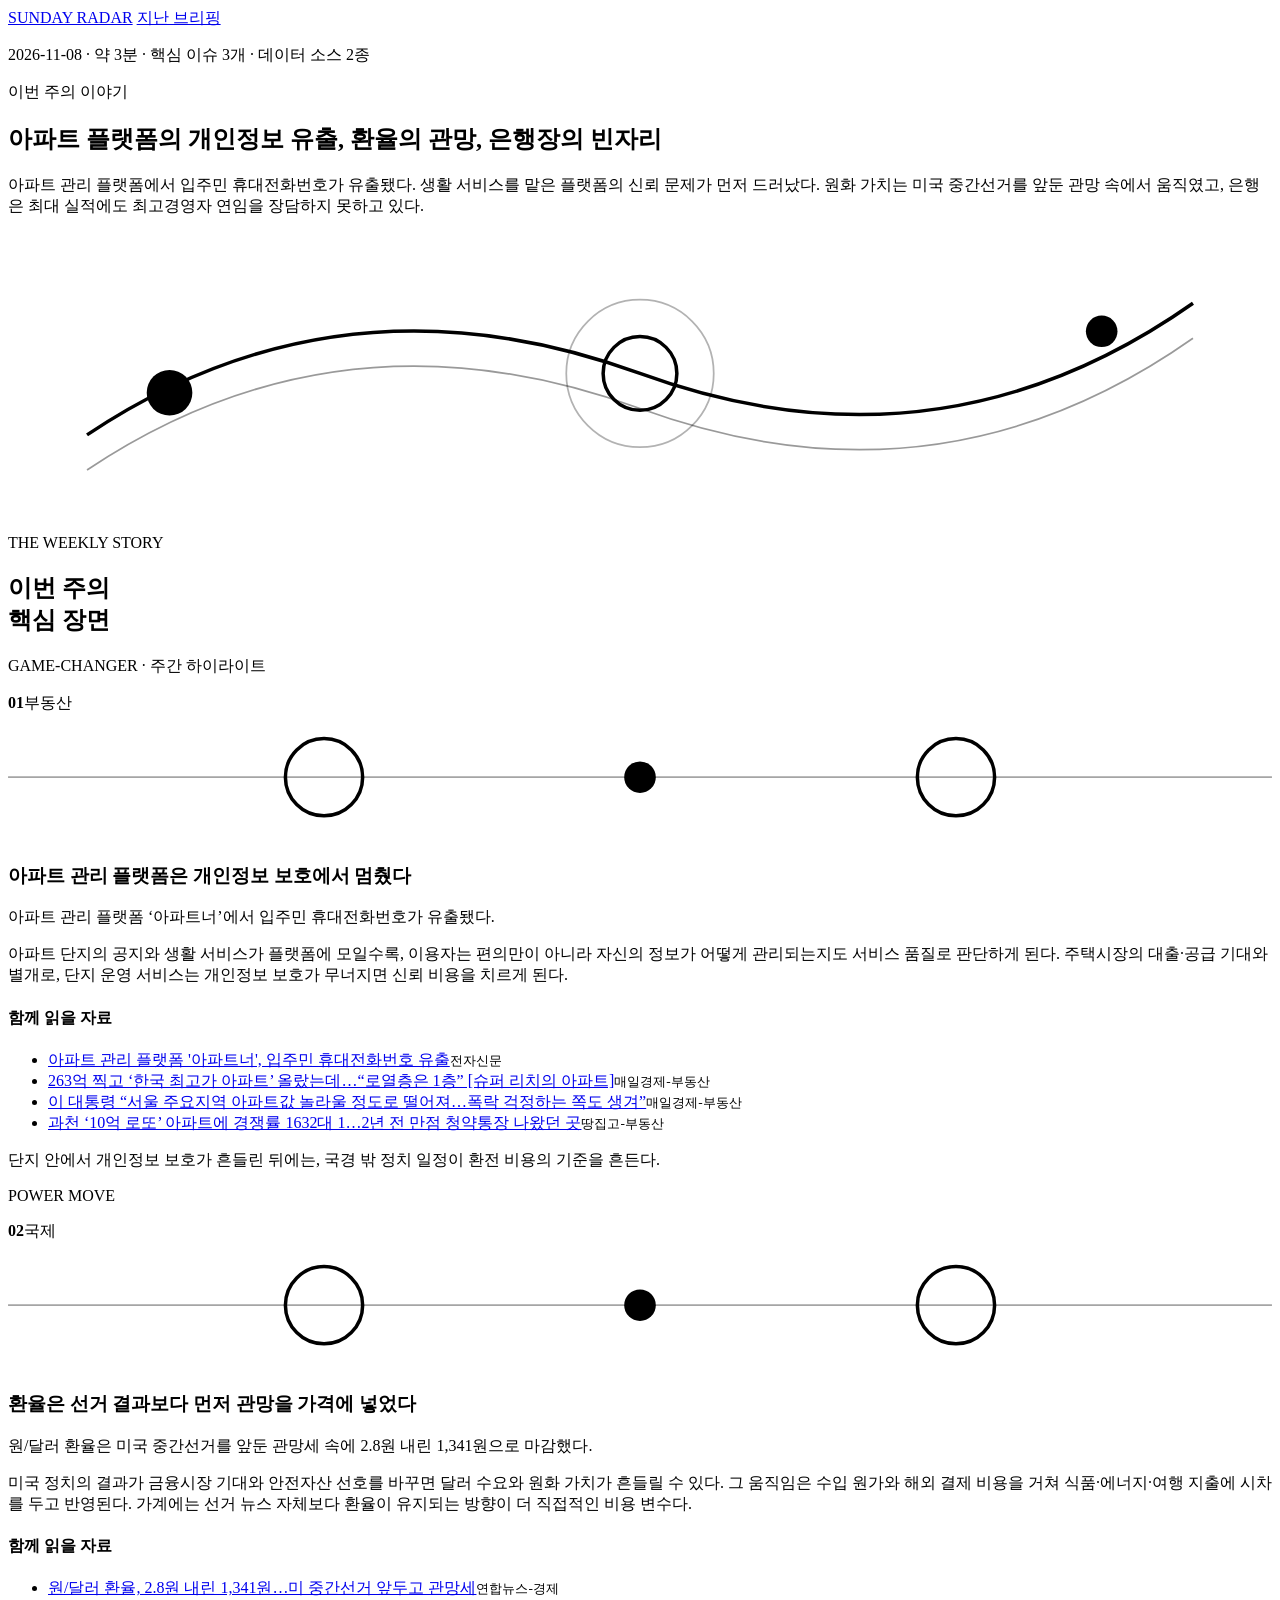
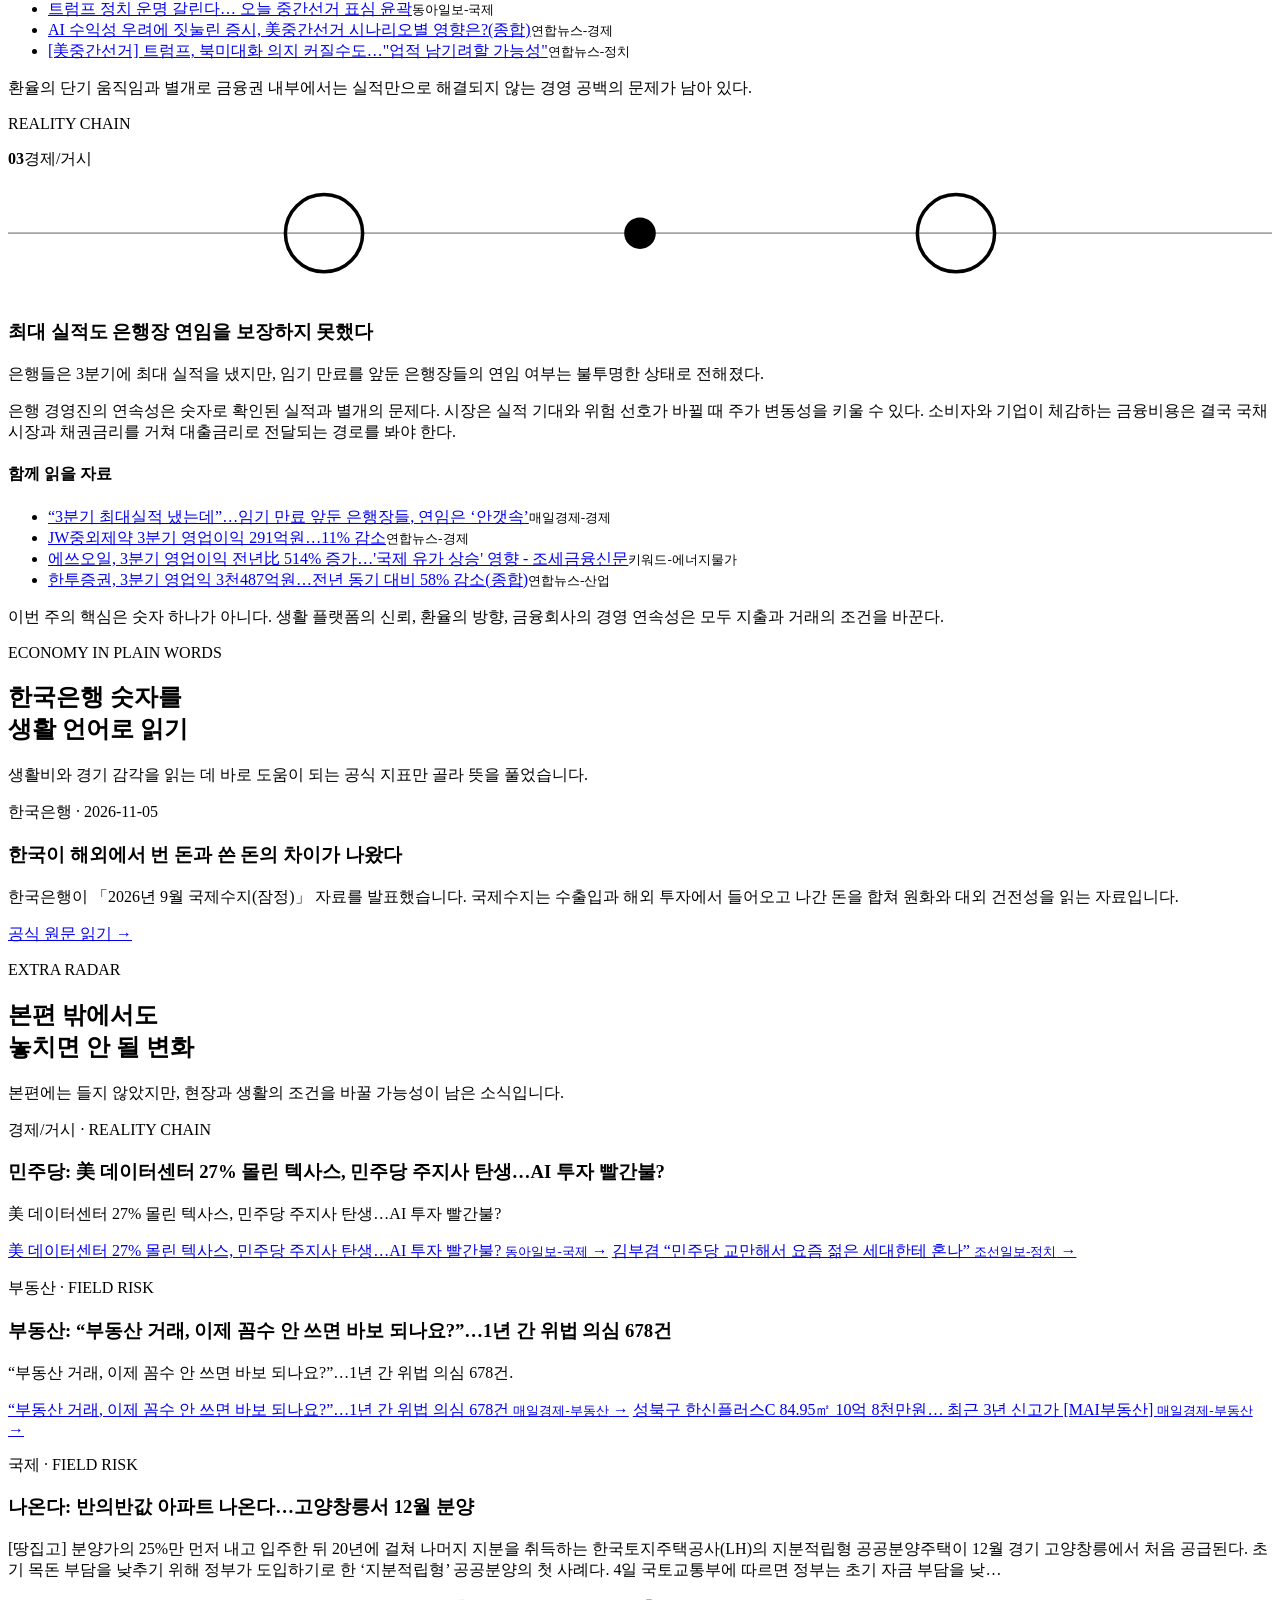
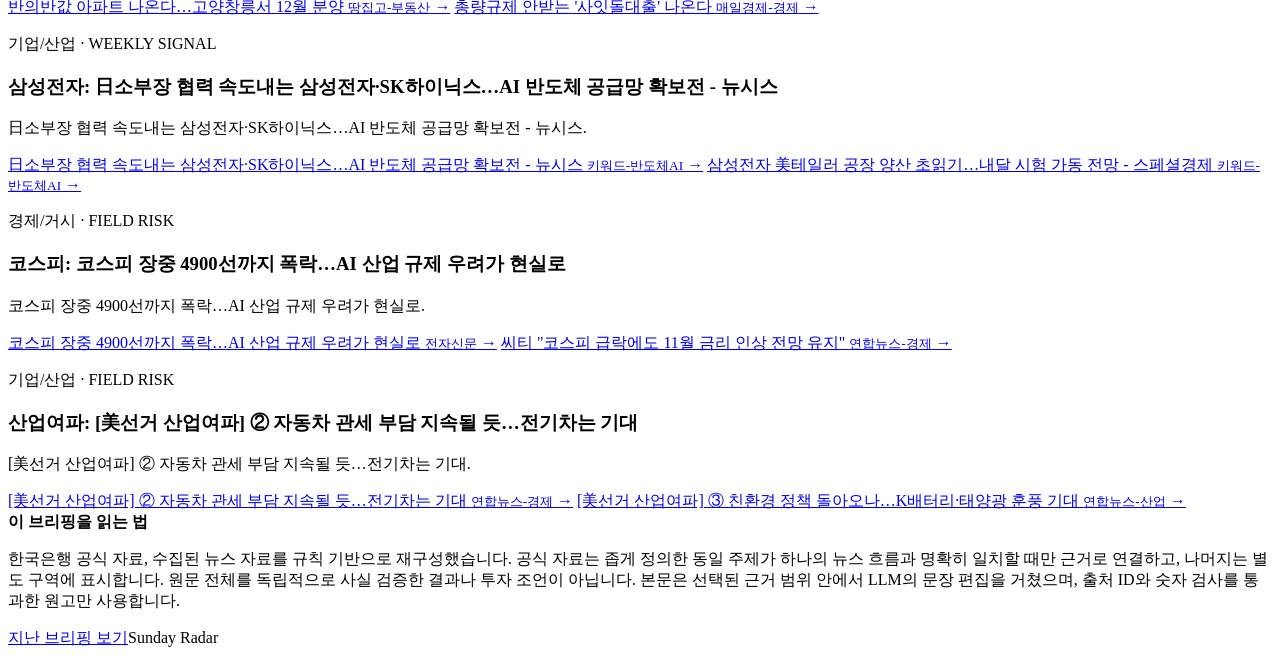
==== commit 832daf8a: "Publish Sunday Radar 2026-11-08" ====
--- a/docs/index.html
+++ b/docs/index.html
@@ -4,7 +4,7 @@
   <meta charset="utf-8">
   <meta name="viewport" content="width=device-width, initial-scale=1">
   <meta name="description" content="정치·정책과 시장·생활의 연결을 읽는 주간 브리핑">
-  <title>Sunday Radar — 2026-11-01</title>
+  <title>Sunday Radar — 2026-11-08</title>
   <link rel="stylesheet" href="/sunday-radar/assets/style.css">
 </head>
 <body>
@@ -16,10 +16,10 @@
   </header>
   <main class="shell">
     <section class="hero">
-      <p class="edition">2026-11-01 · 약 3분 · 핵심 이슈 3개 · 데이터 소스 2종</p>
+      <p class="edition">2026-11-08 · 약 3분 · 핵심 이슈 3개 · 데이터 소스 2종</p>
       <p class="hero-label">이번 주의 이야기</p>
-      <h1>재건축은 공사비에서 멈추고, 반도체 장비는 제조라인으로 향한다</h1>
-      <p class="lede">서울 재건축 현장에서는 계약 공사비가 크게 흔들리며 착공 지연 우려가 커졌다. 리모델링으로 359가구를 늘리는 사업도 나왔지만, 공급 계획의 숫자만으로 현장 속도를 판단하기는 어렵다. 반도체에서는 차세대 메모리·센서 분석 장비 개발이 제조라인의 검사 방식과 비용 구조를 바꿀 변수로 떠오른다.</p>
+      <h1>아파트 플랫폼의 개인정보 유출, 환율의 관망, 은행장의 빈자리</h1>
+      <p class="lede">아파트 관리 플랫폼에서 입주민 휴대전화번호가 유출됐다. 생활 서비스를 맡은 플랫폼의 신뢰 문제가 먼저 드러났다. 원화 가치는 미국 중간선거를 앞둔 관망 속에서 움직였고, 은행은 최대 실적에도 최고경영자 연임을 장담하지 못하고 있다.</p>
       <div class="hero-art" aria-hidden="true">
         <svg viewBox="0 0 720 160" preserveAspectRatio="xMidYMid meet" focusable="false" xmlns="http://www.w3.org/2000/svg">
           <path d="M45 115Q190 18 360 80T675 40" fill="none" stroke="currentColor" stroke-width="2"/>
@@ -32,8 +32,8 @@
 
     <section class="story" aria-labelledby="board-title">
       <div class="section-heading"><p>THE WEEKLY STORY</p><h2 id="board-title">이번 주의<br>핵심 장면</h2></div>
-      <article class="issue-card issue-card-operational_risk" id="issue-1">
-        <p class="chapter-kicker">FIELD RISK</p>
+      <article class="issue-card issue-card-game_changer" id="issue-1">
+        <p class="chapter-kicker">GAME-CHANGER · 주간 하이라이트</p>
         <div class="issue-number"><b>01</b><span>부동산</span></div>
         <div class="issue-art" aria-hidden="true">
           <svg viewBox="0 0 720 72" preserveAspectRatio="xMidYMid meet" focusable="false" xmlns="http://www.w3.org/2000/svg">
@@ -43,16 +43,15 @@
             <circle cx="540" cy="36" r="22" fill="none" stroke="currentColor" stroke-width="2"/>
           </svg>
         </div>
-        <h3>공사비 합의가 착공보다 먼저 풀어야 할 문제다</h3>
+        <h3>아파트 관리 플랫폼은 개인정보 보호에서 멈췄다</h3>
         <div class="story-copy">
-          <p class="story-paragraph story-paragraph-fact">원자재와 인건비 급등 뒤 조합과 시공사의 공사비 분쟁이 이어졌고, 합의까지 간 사례도 있었다. 신반포21차 공사비는 66% 뛰었고, 노량진4에서는 97% 증액 요구가 나왔다. 공사비 갈등은 착공 지연 우려로 이어졌다.</p>
-          <p class="story-paragraph story-paragraph-interpretation">정비사업의 첫 브레이크는 분양 홍보나 매매 분위기가 아니라 공사비를 다시 검증하고 누가 부담할지 정하는 협상일 수 있다. 조합에는 추가 분담금과 사업 일정의 문제이고, 시공사에는 원가를 감당할 수 있는 계약 조건의 문제다. 착공이 늦어지면 새 주택을 기다리는 가구의 주거 계획도 뒤로 밀린다.</p>
-          <p class="story-paragraph story-paragraph-interpretation">현장에서는 규제가 언제, 어디까지 적용되는지도 비용 계산을 바꾼다. 입찰 조건과 경쟁 구도까지 확정돼야 사업자는 공사 원가와 참여 가능성을 판단할 수 있다.</p>
+          <p class="story-paragraph story-paragraph-fact">아파트 관리 플랫폼 ‘아파트너’에서 입주민 휴대전화번호가 유출됐다.</p>
+          <p class="story-paragraph story-paragraph-interpretation">아파트 단지의 공지와 생활 서비스가 플랫폼에 모일수록, 이용자는 편의만이 아니라 자신의 정보가 어떻게 관리되는지도 서비스 품질로 판단하게 된다. 주택시장의 대출·공급 기대와 별개로, 단지 운영 서비스는 개인정보 보호가 무너지면 신뢰 비용을 치르게 된다.</p>
         </div>
-<div class="sources"><h4>함께 읽을 자료</h4><ul><li><a href="https://www.mk.co.kr/news/realestate/12185267" rel="noopener noreferrer">“계약했던 금액으론 이제 어림 없습니다”...공사비 40%씩 오른 서울 재건축</a><small>매일경제-부동산</small></li><li><a href="https://news.google.com/rss/articles/[base64]" rel="noopener noreferrer">재건축·재개발 ‘소통’에 진심인 도봉 - 서울신문</a><small>키워드-부동산정책</small></li><li><a href="https://news.google.com/rss/articles/CBMiiAFBVV95cUxQX3FFMVdBbEFDM2NUY1ZHYTZPbkMwTzJpTFhXS0lFVnJ6bzcwamN1bU9yYlBDM3BWQzdUem8yTlNwcDhlU1ZleFM2Zmg3SFVDN2k3QTVzMWc4T3RMMC1jZ2VLVFladk4tSVJFeWVZWUstaDVNeEVHUlM0dUEzdjFUdFZhWHNURndq" rel="noopener noreferrer">당정, 재건축 ‘반쪽짜리’ 규제 완화… 초과이익 환수제는 언급 없어 - 조선일보</a><small>키워드-부동산정책</small></li><li><a href="https://realty.chosun.com/site/data/html_dir/2026/10/28/2026102803052.html" rel="noopener noreferrer">과천역 초역세권 29억 재건축 '디에이치 르블리스', 이름 바꾸려는 이유</a><small>땅집고-부동산</small></li></ul></div>      </article>
-<p class="story-transition">공사비 협상이 막히면 정비사업의 공급 약속도 일정표대로 움직이지 않는다.</p>      <article class="issue-card issue-card-operational_risk" id="issue-2">
-        <p class="chapter-kicker">FIELD RISK</p>
-        <div class="issue-number"><b>02</b><span>부동산</span></div>
+<div class="sources"><h4>함께 읽을 자료</h4><ul><li><a href="https://www.etnews.com/20261107000012" rel="noopener noreferrer">아파트 관리 플랫폼 '아파트너', 입주민 휴대전화번호 유출</a><small>전자신문</small></li><li><a href="https://www.mk.co.kr/news/realestate/12200965" rel="noopener noreferrer">263억 찍고 ‘한국 최고가 아파트’ 올랐는데…“로열층은 1층” [슈퍼 리치의 아파트]</a><small>매일경제-부동산</small></li><li><a href="https://www.mk.co.kr/news/realestate/12194492" rel="noopener noreferrer">이 대통령 “서울 주요지역 아파트값 놀라울 정도로 떨어져…폭락 걱정하는 쪽도 생겨”</a><small>매일경제-부동산</small></li><li><a href="https://realty.chosun.com/site/data/html_dir/2026/11/03/2026110301051.html" rel="noopener noreferrer">과천 ‘10억 로또’ 아파트에 경쟁률 1632대 1…2년 전 만점 청약통장 나왔던 곳</a><small>땅집고-부동산</small></li></ul></div>      </article>
+<p class="story-transition">단지 안에서 개인정보 보호가 흔들린 뒤에는, 국경 밖 정치 일정이 환전 비용의 기준을 흔든다.</p>      <article class="issue-card issue-card-power_move" id="issue-2">
+        <p class="chapter-kicker">POWER MOVE</p>
+        <div class="issue-number"><b>02</b><span>국제</span></div>
         <div class="issue-art" aria-hidden="true">
           <svg viewBox="0 0 720 72" preserveAspectRatio="xMidYMid meet" focusable="false" xmlns="http://www.w3.org/2000/svg">
             <path d="M0 36h720" stroke="currentColor" stroke-width="1" opacity=".35"/>
@@ -61,13 +60,13 @@
             <circle cx="540" cy="36" r="22" fill="none" stroke="currentColor" stroke-width="2"/>
           </svg>
         </div>
-        <h3>359가구 증가는 공급의 출발점이지 공사의 종착점이 아니다</h3>
+        <h3>환율은 선거 결과보다 먼저 관망을 가격에 넣었다</h3>
         <div class="story-copy">
-          <p class="story-paragraph story-paragraph-fact">잠원동아와 가락쌍용 리모델링으로 새 아파트 359가구가 늘어날 예정이다.</p>
-          <p class="story-paragraph story-paragraph-interpretation">가구 수 증가는 분명한 결과다. 그러나 실제 공급 속도는 후속 절차와 적용 규정, 사업비 조달 여건에 달려 있다. 리모델링을 검토하는 조합과 인근의 주거 수요자는 계획 물량보다 공사가 진행될 법적·금융적 전제가 갖춰지는지를 먼저 봐야 한다.</p>
+          <p class="story-paragraph story-paragraph-fact">원/달러 환율은 미국 중간선거를 앞둔 관망세 속에 2.8원 내린 1,341원으로 마감했다.</p>
+          <p class="story-paragraph story-paragraph-interpretation">미국 정치의 결과가 금융시장 기대와 안전자산 선호를 바꾸면 달러 수요와 원화 가치가 흔들릴 수 있다. 그 움직임은 수입 원가와 해외 결제 비용을 거쳐 식품·에너지·여행 지출에 시차를 두고 반영된다. 가계에는 선거 뉴스 자체보다 환율이 유지되는 방향이 더 직접적인 비용 변수다.</p>
         </div>
-<div class="sources"><h4>함께 읽을 자료</h4><ul><li><a href="https://www.mk.co.kr/news/realestate/12188625" rel="noopener noreferrer">잠원동아·가락쌍용 리모델링 … 새아파트 359가구 늘어난다</a><small>매일경제-부동산</small></li><li><a href="https://www.mk.co.kr/news/realestate/12187316" rel="noopener noreferrer">아파트 대신 중형 오피스텔? 서울 매매가 17개월째 상승</a><small>매일경제-부동산</small></li><li><a href="https://news.google.com/rss/articles/[base64]" rel="noopener noreferrer">올해 서울 아파트 입주 13년 만에 최저…분양가는 5년 새 두 배 - 뉴시스</a><small>키워드-부동산정책</small></li><li><a href="https://news.google.com/rss/articles/CBMiVEFVX3lxTE80c0dyRUlLVXZnVy12WGU3eGdVUEhuU3hXNjZ0LU4zbGZ2a2JjczUtMnZhT25pc0hVa01Td3Bia3JjSVNYRXR6M25MOHZQeGxtMTF6eg" rel="noopener noreferrer">미분양 아파트를 전세로...부산 첫 'CR리츠' 등장 - 부산경남대표방송 KNN 뉴스</a><small>키워드-부동산정책</small></li></ul></div>      </article>
-<p class="story-transition">주택 현장의 절차 문제와 별개로, 제조업 현장에서는 검사 장비가 실제 생산에 들어갈 수 있는지가 다음 판단 기준이다.</p>      <article class="issue-card issue-card-real_world_chain" id="issue-3">
+<div class="sources"><h4>함께 읽을 자료</h4><ul><li><a href="https://www.yna.co.kr/view/AKR20261103144300002" rel="noopener noreferrer">원/달러 환율, 2.8원 내린 1,341원…미 중간선거 앞두고 관망세</a><small>연합뉴스-경제</small></li><li><a href="https://www.donga.com/news/Inter/article/all/20261104/134961367/2" rel="noopener noreferrer">트럼프 정치 운명 갈린다… 오늘 중간선거 표심 윤곽</a><small>동아일보-국제</small></li><li><a href="https://www.yna.co.kr/view/AKR20261103085151008" rel="noopener noreferrer">AI 수익성 우려에 짓눌린 증시, 美중간선거 시나리오별 영향은?(종합)</a><small>연합뉴스-경제</small></li><li><a href="https://www.yna.co.kr/view/AKR20261104130100504" rel="noopener noreferrer">[美중간선거] 트럼프, 북미대화 의지 커질수도…"업적 남기려할 가능성"</a><small>연합뉴스-정치</small></li></ul></div>      </article>
+<p class="story-transition">환율의 단기 움직임과 별개로 금융권 내부에서는 실적만으로 해결되지 않는 경영 공백의 문제가 남아 있다.</p>      <article class="issue-card issue-card-real_world_chain" id="issue-3">
         <p class="chapter-kicker">REALITY CHAIN</p>
         <div class="issue-number"><b>03</b><span>경제/거시</span></div>
         <div class="issue-art" aria-hidden="true">
@@ -78,23 +77,23 @@
             <circle cx="540" cy="36" r="22" fill="none" stroke="currentColor" stroke-width="2"/>
           </svg>
         </div>
-        <h3>비파괴 분석 장비의 승부처는 제조라인 도입이다</h3>
+        <h3>최대 실적도 은행장 연임을 보장하지 못했다</h3>
         <div class="story-copy">
-          <p class="story-paragraph story-paragraph-fact">코스모크는 차세대 메모리와 센서를 비파괴 분석하는 장비를 개발하고 있으며, 제조라인용 장비 개발 속도를 내고 있다고 밝혔다.</p>
-          <p class="story-paragraph story-paragraph-interpretation">핵심은 분석 기술의 소개가 아니라 제조라인에서 쓰일 수 있느냐다. 비파괴 분석이 현장 장비로 자리 잡으면 제조사는 검사 방식과 불량 확인 과정, 장비 투자 우선순위를 다시 계산하게 된다. 아직 실제 라인 도입 규모나 비용 효과가 제시된 것은 아니므로, 장비 개발과 현장 채택은 구분해서 봐야 한다.</p>
+          <p class="story-paragraph story-paragraph-fact">은행들은 3분기에 최대 실적을 냈지만, 임기 만료를 앞둔 은행장들의 연임 여부는 불투명한 상태로 전해졌다.</p>
+          <p class="story-paragraph story-paragraph-interpretation">은행 경영진의 연속성은 숫자로 확인된 실적과 별개의 문제다. 시장은 실적 기대와 위험 선호가 바뀔 때 주가 변동성을 키울 수 있다. 소비자와 기업이 체감하는 금융비용은 결국 국채시장과 채권금리를 거쳐 대출금리로 전달되는 경로를 봐야 한다.</p>
         </div>
-<div class="sources"><h4>함께 읽을 자료</h4><ul><li><a href="https://www.etnews.com/20261030000209" rel="noopener noreferrer">[반도체 라이징 스타]&lt;8&gt;코스모크, 차세대 메모리·센서 비파괴 분석…“제조라인 장비 개발 속도”</a><small>전자신문</small></li><li><a href="https://www.mk.co.kr/news/economy/12186126" rel="noopener noreferrer">[단독] 한국 역대급 수출에도 車·철강 한파 … 위태로운 '반도체 독주'</a><small>매일경제-경제</small></li><li><a href="https://news.google.com/rss/articles/CBMigwFBVV95cUxOSDJvcTliWFdpR2NDSEtaakZrdk02QU9lVjk5dHFfY0czdVAtVzZOb2tXenRYOUlYemxrTGhvblhBT1kzTVRDOEVvc2s1U1hxRkhlOEJOYXQ3dWNPbkczSzFFaDh1Q05uUWd4STBUX2twVjg1TnhubV9FdVZ1SS1COWZYMA" rel="noopener noreferrer">프랑스 미스트랄과 손잡고 ‘반도체 특화 AI’ 추진 - 조선일보</a><small>키워드-반도체AI</small></li><li><a href="https://www.yna.co.kr/view/AKR20261029180400052" rel="noopener noreferrer">경남도, 호남 반도체 전력망 구축에 지역 변압기 전용 반대</a><small>연합뉴스-산업</small></li></ul></div>      </article>
-<p class="story-conclusion">주택 공급은 가구 수보다 공사비와 절차가 먼저 결정한다. 반도체 장비는 개발 발표보다 제조라인 채택이 판을 가른다.</p>    </section>
+<div class="sources"><h4>함께 읽을 자료</h4><ul><li><a href="https://www.mk.co.kr/news/economy/12193536" rel="noopener noreferrer">“3분기 최대실적 냈는데”…임기 만료 앞둔 은행장들, 연임은 ‘안갯속’</a><small>매일경제-경제</small></li><li><a href="https://www.yna.co.kr/view/AKR20261104149700017" rel="noopener noreferrer">JW중외제약 3분기 영업이익 291억원…11% 감소</a><small>연합뉴스-경제</small></li><li><a href="https://news.google.com/rss/articles/CBMiY0FVX3lxTE5xUS1GeWZKVG95aEhYNUlzTi1Db2FYd1NfWkRzSGxUak1icUFlempEeDhHVzMzZEFCWF9SMzFEYS1JcDhBcGZXczM2XzV2RHZrTFJSTzdsS3hnQWFGbzZjZy0xdw" rel="noopener noreferrer">에쓰오일, 3분기 영업이익 전년比 514% 증가…'국제 유가 상승' 영향 - 조세금융신문</a><small>키워드-에너지물가</small></li><li><a href="https://www.yna.co.kr/view/AKR20261105141051527" rel="noopener noreferrer">한투증권, 3분기 영업익 3천487억원…전년 동기 대비 58% 감소(종합)</a><small>연합뉴스-산업</small></li></ul></div>      </article>
+<p class="story-conclusion">이번 주의 핵심은 숫자 하나가 아니다. 생활 플랫폼의 신뢰, 환율의 방향, 금융회사의 경영 연속성은 모두 지출과 거래의 조건을 바꾼다.</p>    </section>
 
     <section aria-labelledby="official-title">
       <div class="section-heading secondary"><p>ECONOMY IN PLAIN WORDS</p><h2 id="official-title">한국은행 숫자를<br>생활 언어로 읽기</h2></div>
       <p class="section-intro">생활비와 경기 감각을 읽는 데 바로 도움이 되는 공식 지표만 골라 뜻을 풀었습니다.</p>
       <div class="reading-notes">
         <article>
-          <p class="current-meta">한국은행 · 2026-10-27</p>
-          <h3>소비자가 느끼는 경기가 전월보다 약해졌다</h3>
-          <p>소비자들의 경제상황에 대한 심리를 종합적으로 나타내는 소비자심리지수(CCSI)는 10월 중 105.4 로 전월 대비 1.2p 하락. 소비심리는 실제 소비액이 아니라, 가계가 소비와 큰 지출을 얼마나 조심스럽게 보는지 보여주는 신호입니다.</p>
-          <a class="text-link" href="https://www.bok.or.kr/portal/bbs/B0000501/view.do?nttId=11065921&menuNo=200690" rel="noopener noreferrer">공식 원문 읽기 →</a>
+          <p class="current-meta">한국은행 · 2026-11-05</p>
+          <h3>한국이 해외에서 번 돈과 쓴 돈의 차이가 나왔다</h3>
+          <p>한국은행이 「2026년 9월 국제수지(잠정)」 자료를 발표했습니다. 국제수지는 수출입과 해외 투자에서 들어오고 나간 돈을 합쳐 원화와 대외 건전성을 읽는 자료입니다.</p>
+          <a class="text-link" href="https://www.bok.or.kr/portal/bbs/B0000501/view.do?nttId=11066294&menuNo=200690" rel="noopener noreferrer">공식 원문 읽기 →</a>
         </article>
       </div>
     </section>
@@ -105,54 +104,56 @@
       <div class="reading-notes">
         <article>
           <p class="current-meta">경제/거시 · REALITY CHAIN</p>
-          <h3>3분기: 3분기 서울 국평 집값 하락 … 전세금은 3.8% 대폭 올라</h3>
-          <p>3분기 서울 국평 집값 하락 … 전세금은 3.8% 대폭 올라.</p>
+          <h3>민주당: 美 데이터센터 27% 몰린 텍사스, 민주당 주지사 탄생…AI 투자 빨간불?</h3>
+          <p>美 데이터센터 27% 몰린 텍사스, 민주당 주지사 탄생…AI 투자 빨간불?</p>
           <div class="current-links">
-            <a class="text-link" href="https://www.mk.co.kr/news/realestate/12190120" rel="noopener noreferrer">3분기 서울 국평 집값 하락 … 전세금은 3.8% 대폭 올라 <small>매일경제-부동산</small> →</a>
-            <a class="text-link" href="https://www.yna.co.kr/view/AKR20261030115100002" rel="noopener noreferrer">케이뱅크 3분기 순이익 421억원…작년 동기보다 119% 증가 <small>연합뉴스-경제</small> →</a>
+            <a class="text-link" href="https://www.donga.com/news/Inter/article/all/20261104/134965302/1" rel="noopener noreferrer">美 데이터센터 27% 몰린 텍사스, 민주당 주지사 탄생…AI 투자 빨간불? <small>동아일보-국제</small> →</a>
+            <a class="text-link" href="https://www.chosun.com/politics/politics_general/2026/11/04/5R4Y22CA55GTZIRJCRKIR2TGDM" rel="noopener noreferrer">김부겸 “민주당 교만해서 요즘 젊은 세대한테 혼나” <small>조선일보-정치</small> →</a>
           </div>
         </article>
         <article>
-          <p class="current-meta">경제/거시 · REALITY CHAIN</p>
-          <h3>코스피: 코스피·코스닥, 美 기술주 삭풍에 3%대 급락 마감</h3>
-          <p>코스피·코스닥, 美 기술주 삭풍에 3%대 급락 마감.</p>
+          <p class="current-meta">부동산 · FIELD RISK</p>
+          <h3>부동산: “부동산 거래, 이제 꼼수 안 쓰면 바보 되나요?”…1년 간 위법 의심 678건</h3>
+          <p>“부동산 거래, 이제 꼼수 안 쓰면 바보 되나요?”…1년 간 위법 의심 678건.</p>
           <div class="current-links">
-            <a class="text-link" href="https://www.yna.co.kr/view/AKR20261030131500008" rel="noopener noreferrer">코스피·코스닥, 美 기술주 삭풍에 3%대 급락 마감 <small>연합뉴스-경제</small> →</a>
-            <a class="text-link" href="https://www.etnews.com/20261030000308" rel="noopener noreferrer">코스피, 美 빅테크 실적 충격에 3%대 급락…삼성전자 3%·SK하이닉스 7% 하락 <small>전자신문</small> →</a>
+            <a class="text-link" href="https://www.mk.co.kr/news/realestate/12194406" rel="noopener noreferrer">“부동산 거래, 이제 꼼수 안 쓰면 바보 되나요?”…1년 간 위법 의심 678건 <small>매일경제-부동산</small> →</a>
+            <a class="text-link" href="https://www.mk.co.kr/news/realestate/12200159" rel="noopener noreferrer">성북구 한신플러스C 84.95㎡ 10억 8천만원… 최근 3년 신고가 [MAI부동산] <small>매일경제-부동산</small> →</a>
+          </div>
+        </article>
+        <article>
+          <p class="current-meta">국제 · FIELD RISK</p>
+          <h3>나온다: 반의반값 아파트 나온다…고양창릉서 12월 분양</h3>
+          <p>[땅집고] 분양가의 25%만 먼저 내고 입주한 뒤 20년에 걸쳐 나머지 지분을 취득하는 한국토지주택공사(LH)의 지분적립형 공공분양주택이 12월 경기 고양창릉에서 처음 공급된다. 초기 목돈 부담을 낮추기 위해 정부가 도입하기로 한 ‘지분적립형’ 공공분양의 첫 사례다. 4일 국토교통부에 따르면 정부는 초기 자금 부담을 낮…</p>
+          <div class="current-links">
+            <a class="text-link" href="https://realty.chosun.com/site/data/html_dir/2026/11/04/2026110401891.html" rel="noopener noreferrer">반의반값 아파트 나온다…고양창릉서 12월 분양 <small>땅집고-부동산</small> →</a>
+            <a class="text-link" href="https://www.mk.co.kr/news/economy/12192934" rel="noopener noreferrer">총량규제 안받는 '사잇돌대출' 나온다 <small>매일경제-경제</small> →</a>
           </div>
         </article>
         <article>
           <p class="current-meta">기업/산업 · WEEKLY SIGNAL</p>
-          <h3>삼성전자: 삼성전자, 3분기 영업익 반도체만 106조원…빅테크 최초 100조 돌파 - ESG경제</h3>
-          <p>삼성전자, 3분기 영업익 반도체만 106조원…빅테크 최초 100조 돌파 - ESG경제.</p>
+          <h3>삼성전자: 日소부장 협력 속도내는 삼성전자·SK하이닉스…AI 반도체 공급망 확보전 - 뉴시스</h3>
+          <p>日소부장 협력 속도내는 삼성전자·SK하이닉스…AI 반도체 공급망 확보전 - 뉴시스.</p>
           <div class="current-links">
-            <a class="text-link" href="https://news.google.com/rss/articles/CBMibEFVX3lxTE9PNXJSRXM5UU1wR2liNm81TGpnSmtEckNGelhDeWJIWXg4YmVWcmd3TnVlOGk2SVFWVjFNSHlHeG1SR0wyVmo3OHZ1V1I4ZmVHZGxlbmM5ZWxqSC00N3huQ3NQWTJTYk05dkV1bQ" rel="noopener noreferrer">삼성전자, 3분기 영업익 반도체만 106조원…빅테크 최초 100조 돌파 - ESG경제 <small>키워드-반도체AI</small> →</a>
-            <a class="text-link" href="https://news.google.com/rss/articles/[base64]" rel="noopener noreferrer">삼성전자 "AI가 일하는 반도체 회사 만든다"…R&D·제조 대전환 - 머니투데이 - 머니투데이 <small>키워드-반도체AI</small> →</a>
-          </div>
-        </article>
-        <article>
-          <p class="current-meta">경제/거시 · REALITY CHAIN</p>
-          <h3>한국은행: [경제계 인사] 한국은행</h3>
-          <p>[경제계 인사] 한국은행.</p>
-          <div class="current-links">
-            <a class="text-link" href="https://www.chosun.com/economy/economy_general/2026/10/27/N4XE236DNVE4RKK6CHJNO2CYEM" rel="noopener noreferrer">[경제계 인사] 한국은행 <small>조선일보-경제</small> →</a>
-            <a class="text-link" href="https://news.google.com/rss/articles/[base64]" rel="noopener noreferrer">2026년 11월 「한은금요강좌」 안내 | 경제교육소식(상세) | 경제교육 | 업무별 정보 | 뉴스/자료 | 한국은행 홈페이지 … <small>공식-한국은행</small> →</a>
+            <a class="text-link" href="https://news.google.com/rss/articles/[base64]" rel="noopener noreferrer">日소부장 협력 속도내는 삼성전자·SK하이닉스…AI 반도체 공급망 확보전 - 뉴시스 <small>키워드-반도체AI</small> →</a>
+            <a class="text-link" href="https://news.google.com/rss/articles/CBMibEFVX3lxTE5OWWxzeDdLaFZtTFl3Sm9tX0lqaExYb3ROWVNzRXNFMC1vWTI5RnM1dkM2aTh6c0twSEY0OGhvRkRmcnVfNHFQb0ktV084Sm5UUnlCN1gtd3VDVHRqQ3RTQldUM2FWZ3BjWTFUaQ" rel="noopener noreferrer">삼성전자 美테일러 공장 양산 초읽기…내달 시험 가동 전망 - 스페셜경제 <small>키워드-반도체AI</small> →</a>
           </div>
         </article>
         <article>
           <p class="current-meta">경제/거시 · FIELD RISK</p>
-          <h3>세수예측: 세수오차와 관련 법안 발의 소식 반복</h3>
-          <p>세수오차와 관련 법안 발의 소식 반복.</p>
+          <h3>코스피: 코스피 장중 4900선까지 폭락…AI 산업 규제 우려가 현실로</h3>
+          <p>코스피 장중 4900선까지 폭락…AI 산업 규제 우려가 현실로.</p>
           <div class="current-links">
-            <a class="text-link" href="https://www.yna.co.kr/view/AKR20261030186300002" rel="noopener noreferrer">연 52조 세수오차 줄어들까…'세수예측 근거 밝혀라' 법안 발의 <small>연합뉴스-정치</small> →</a>
+            <a class="text-link" href="https://www.etnews.com/20261106000268" rel="noopener noreferrer">코스피 장중 4900선까지 폭락…AI 산업 규제 우려가 현실로 <small>전자신문</small> →</a>
+            <a class="text-link" href="https://www.yna.co.kr/view/AKR20261106149800002" rel="noopener noreferrer">씨티 "코스피 급락에도 11월 금리 인상 전망 유지" <small>연합뉴스-경제</small> →</a>
           </div>
         </article>
         <article>
-          <p class="current-meta">정치 · FIELD RISK</p>
-          <h3>행정수도특별법: 정치권 법안 집중 논의</h3>
-          <p>정치권 법안 집중 논의.</p>
+          <p class="current-meta">기업/산업 · FIELD RISK</p>
+          <h3>산업여파: [美선거 산업여파] ② 자동차 관세 부담 지속될 듯…전기차는 기대</h3>
+          <p>[美선거 산업여파] ② 자동차 관세 부담 지속될 듯…전기차는 기대.</p>
           <div class="current-links">
-            <a class="text-link" href="https://www.yna.co.kr/view/AKR20261028170100001" rel="noopener noreferrer">국토위소위 '행정수도특별법' 첫 심사…내달 11일 집중 논의키로 <small>연합뉴스-정치</small> →</a>
+            <a class="text-link" href="https://www.yna.co.kr/view/AKR20261106181800003" rel="noopener noreferrer">[美선거 산업여파] ② 자동차 관세 부담 지속될 듯…전기차는 기대 <small>연합뉴스-경제</small> →</a>
+            <a class="text-link" href="https://www.yna.co.kr/view/AKR20261106170700003" rel="noopener noreferrer">[美선거 산업여파] ③ 친환경 정책 돌아오나…K배터리·태양광 훈풍 기대 <small>연합뉴스-산업</small> →</a>
           </div>
         </article>
       </div>
